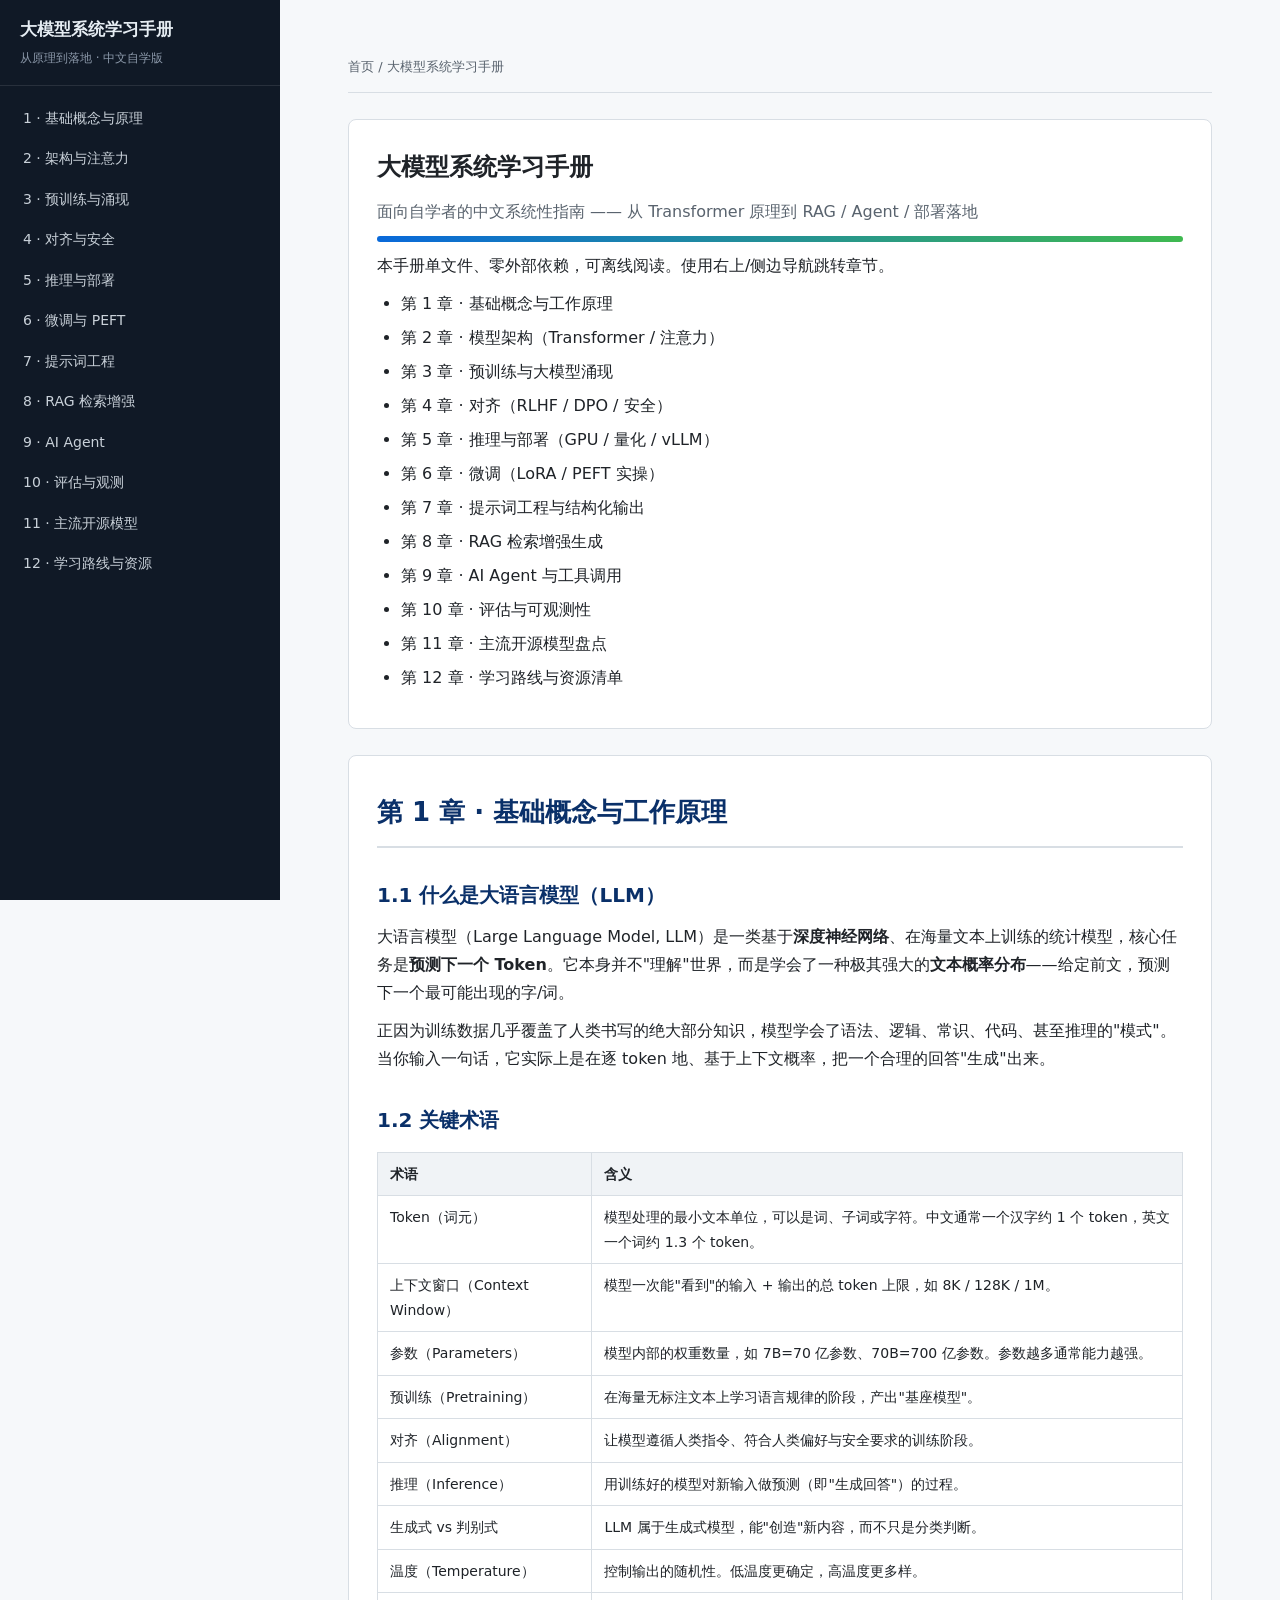
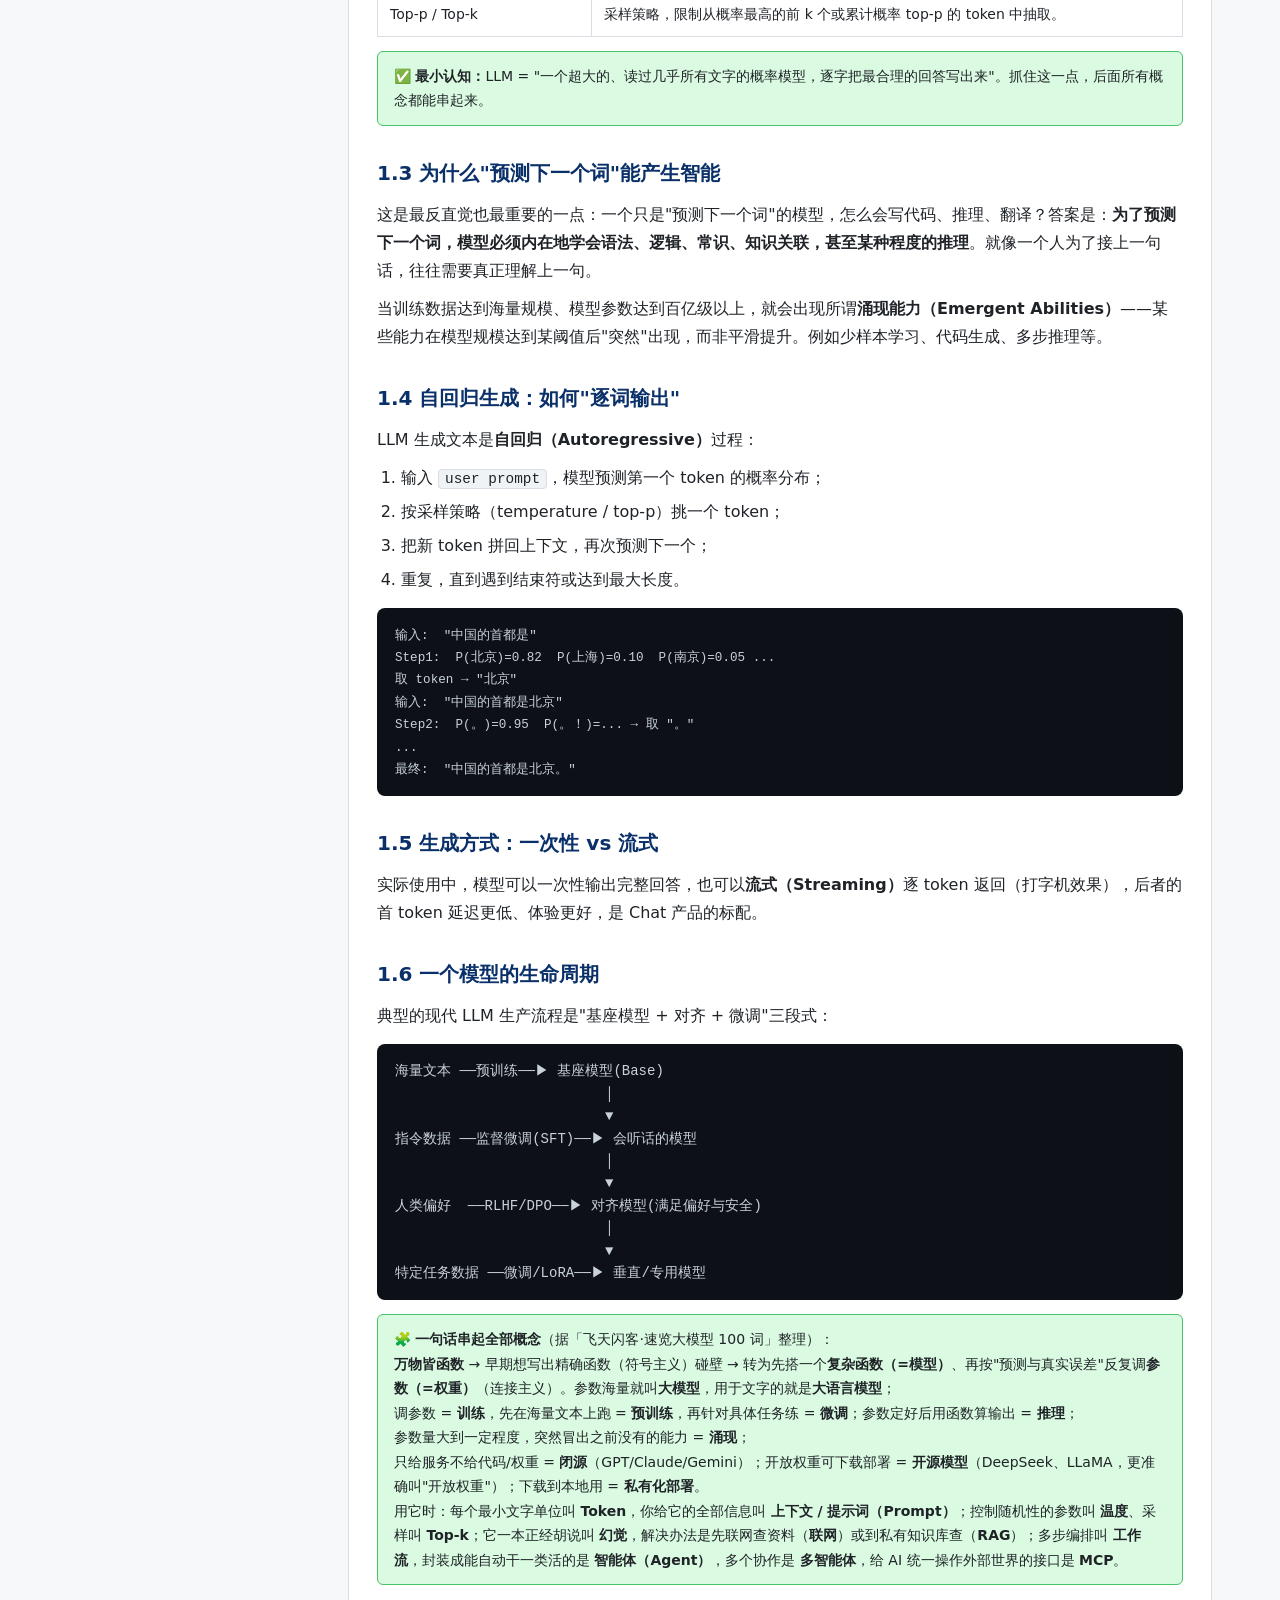
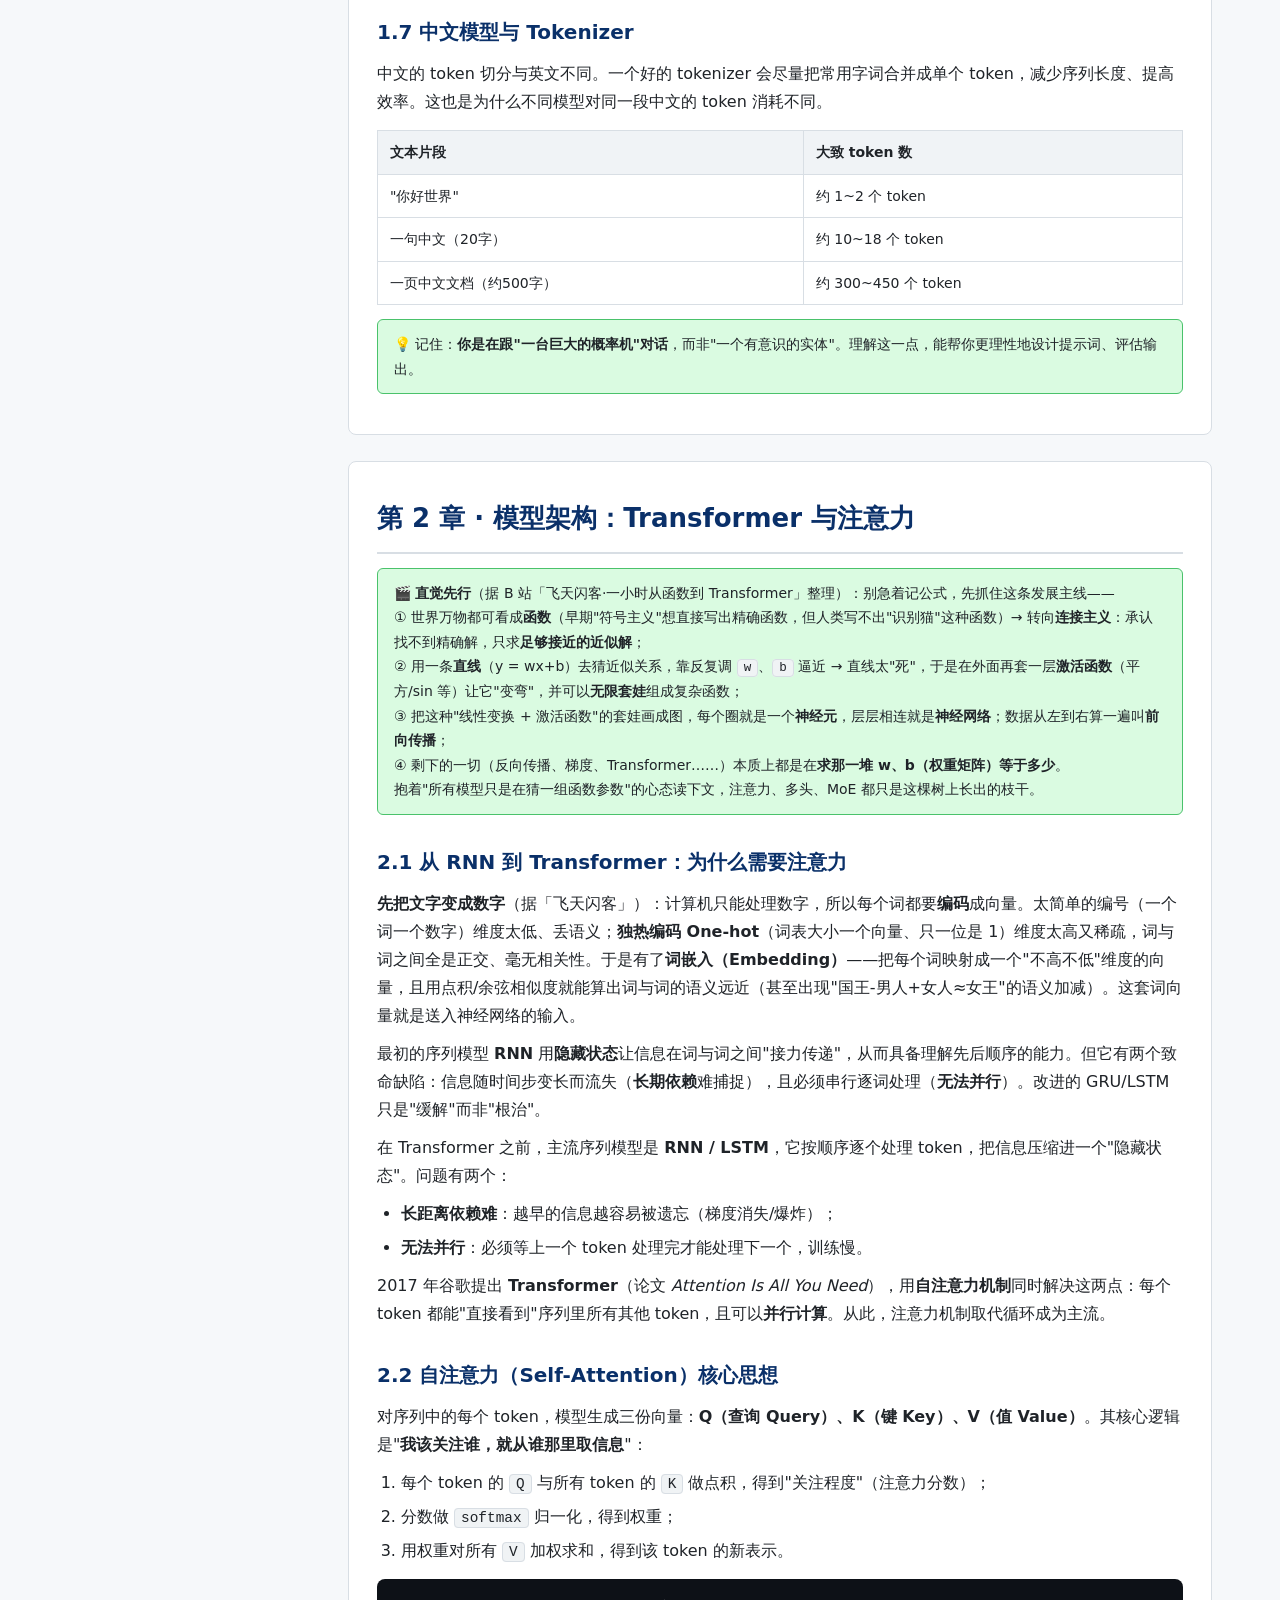
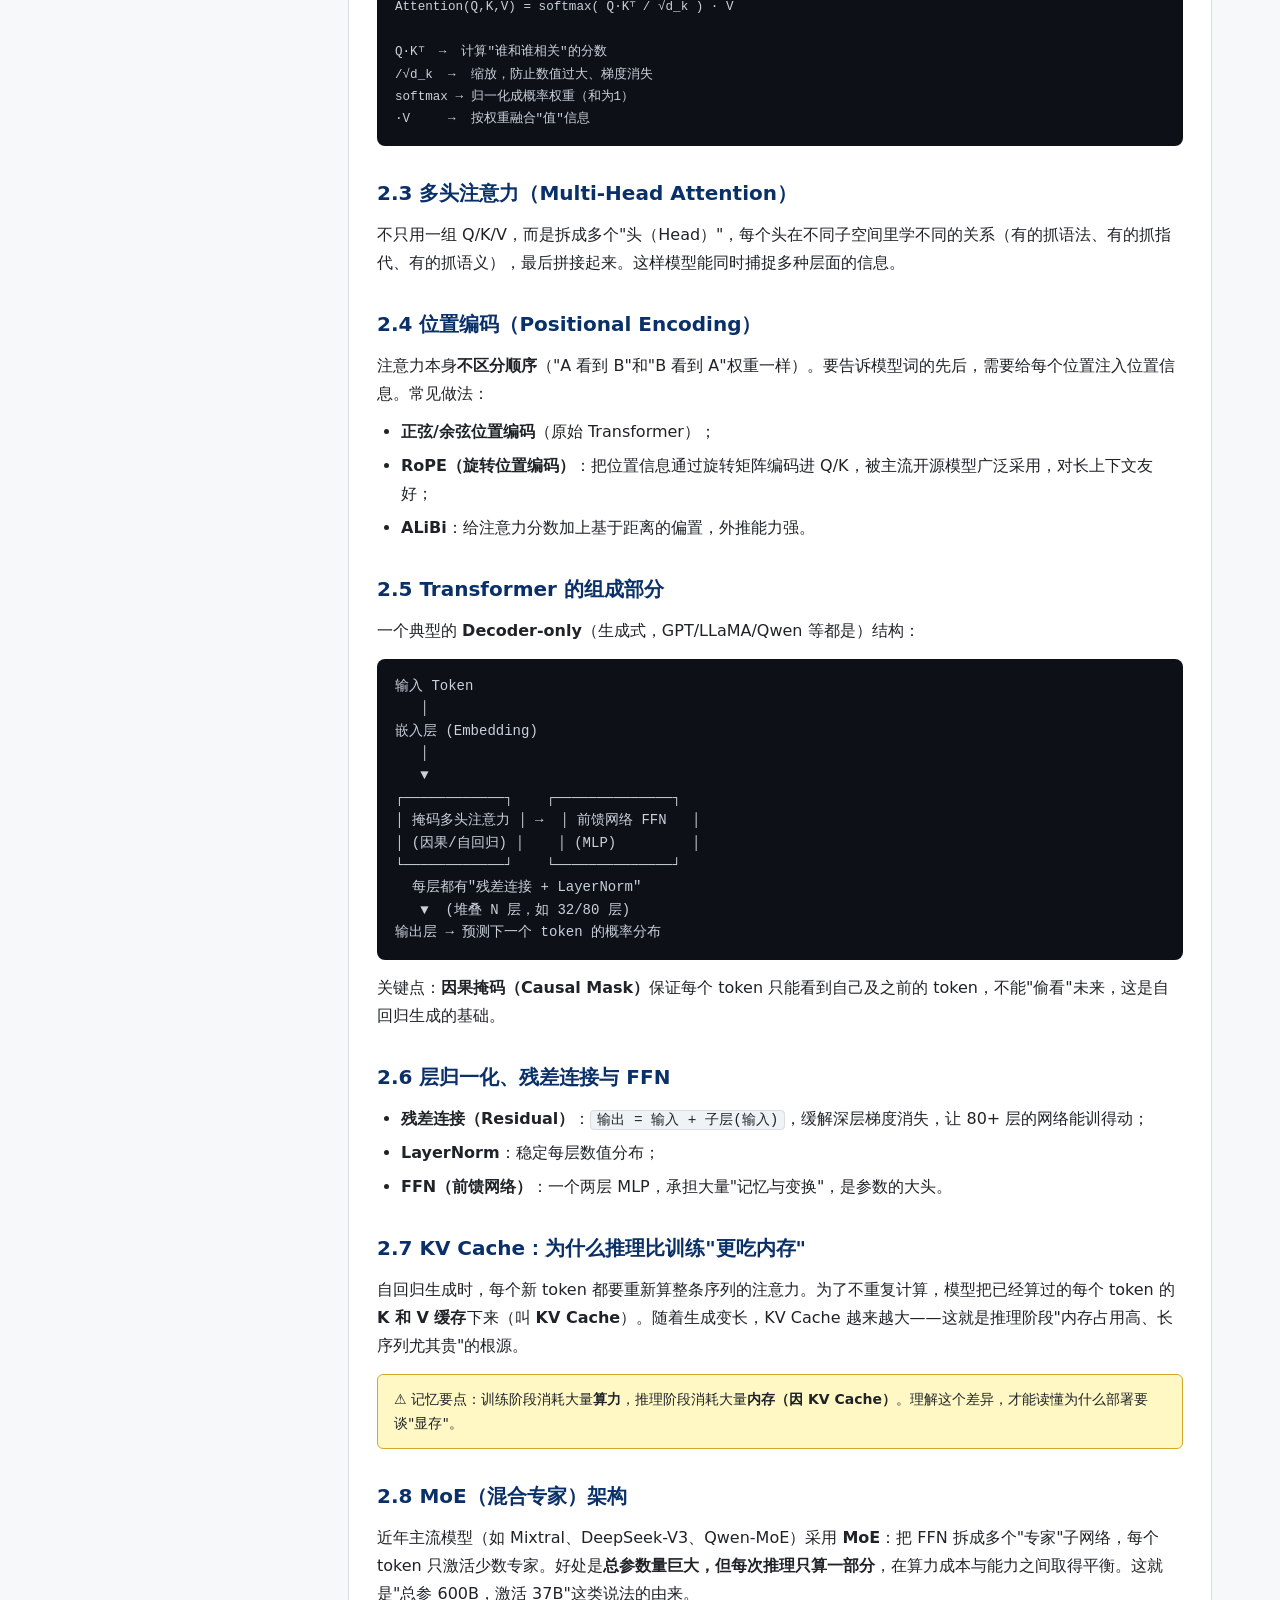
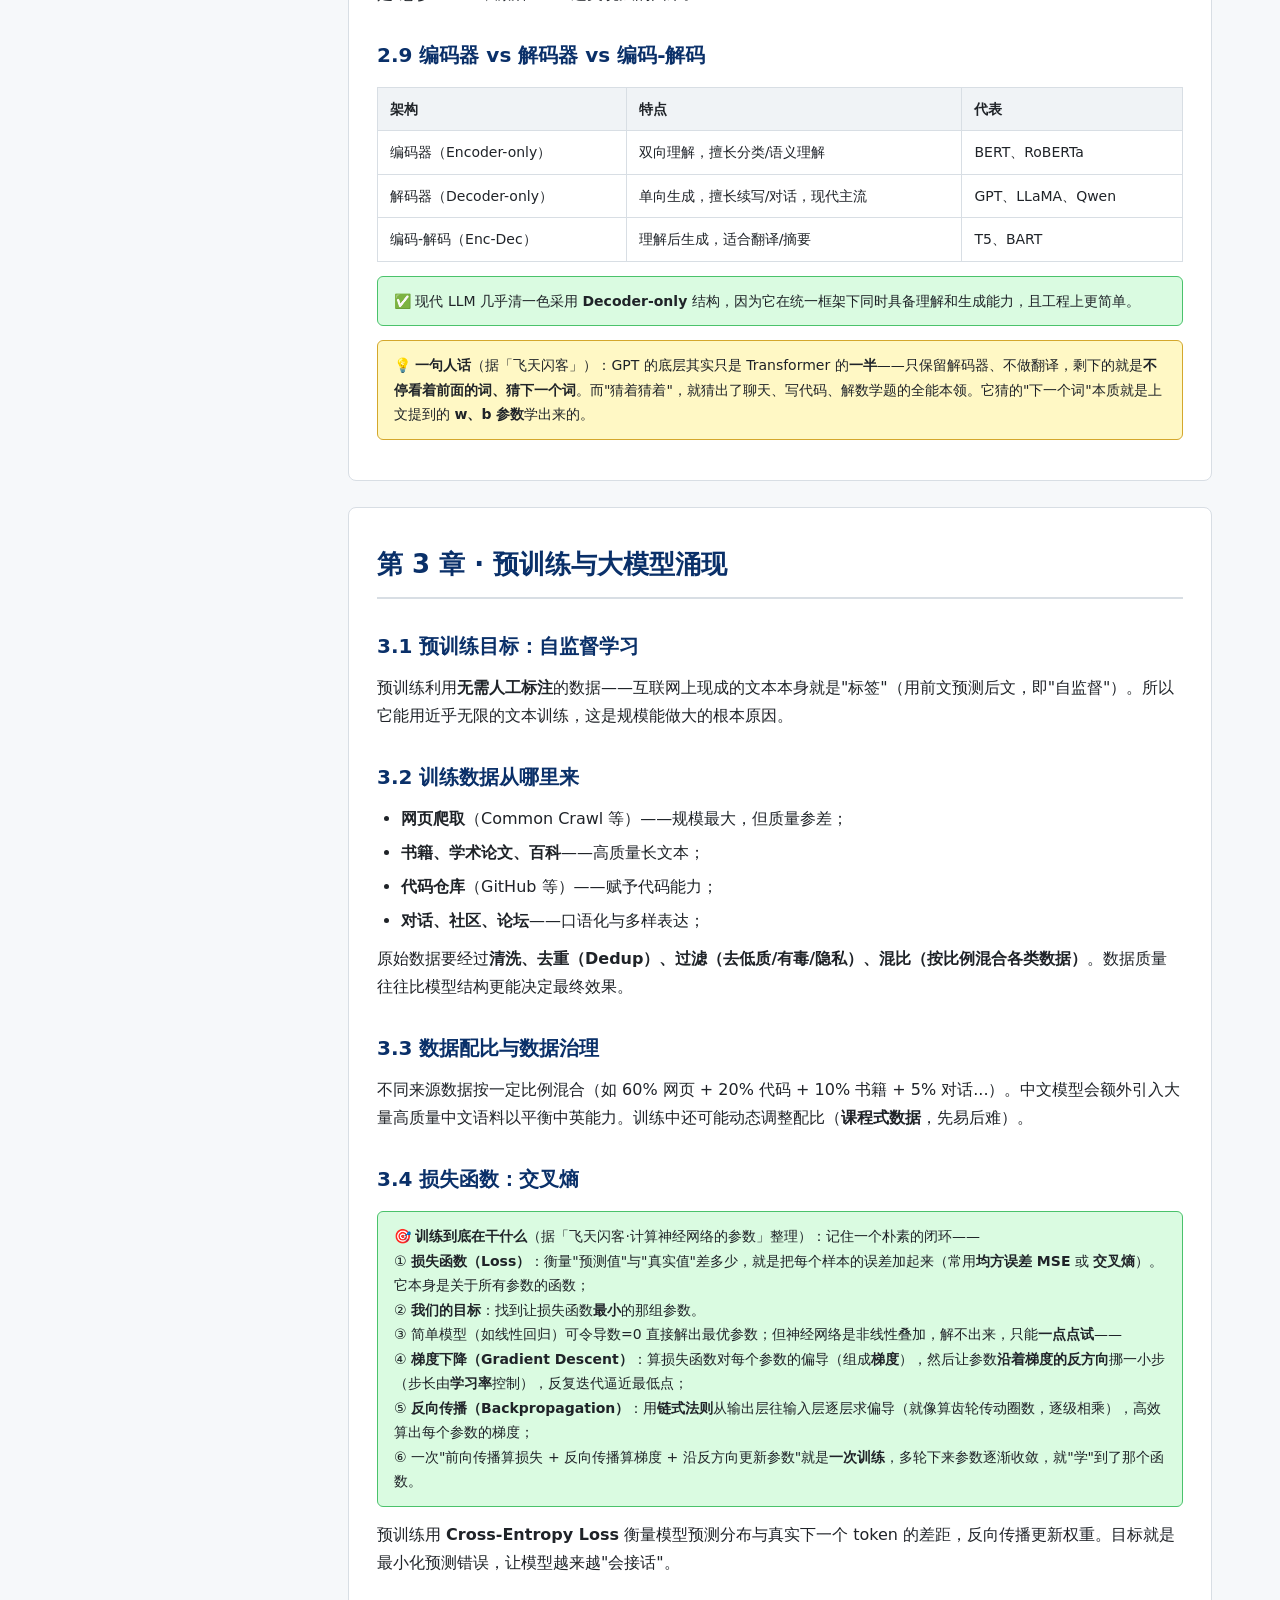
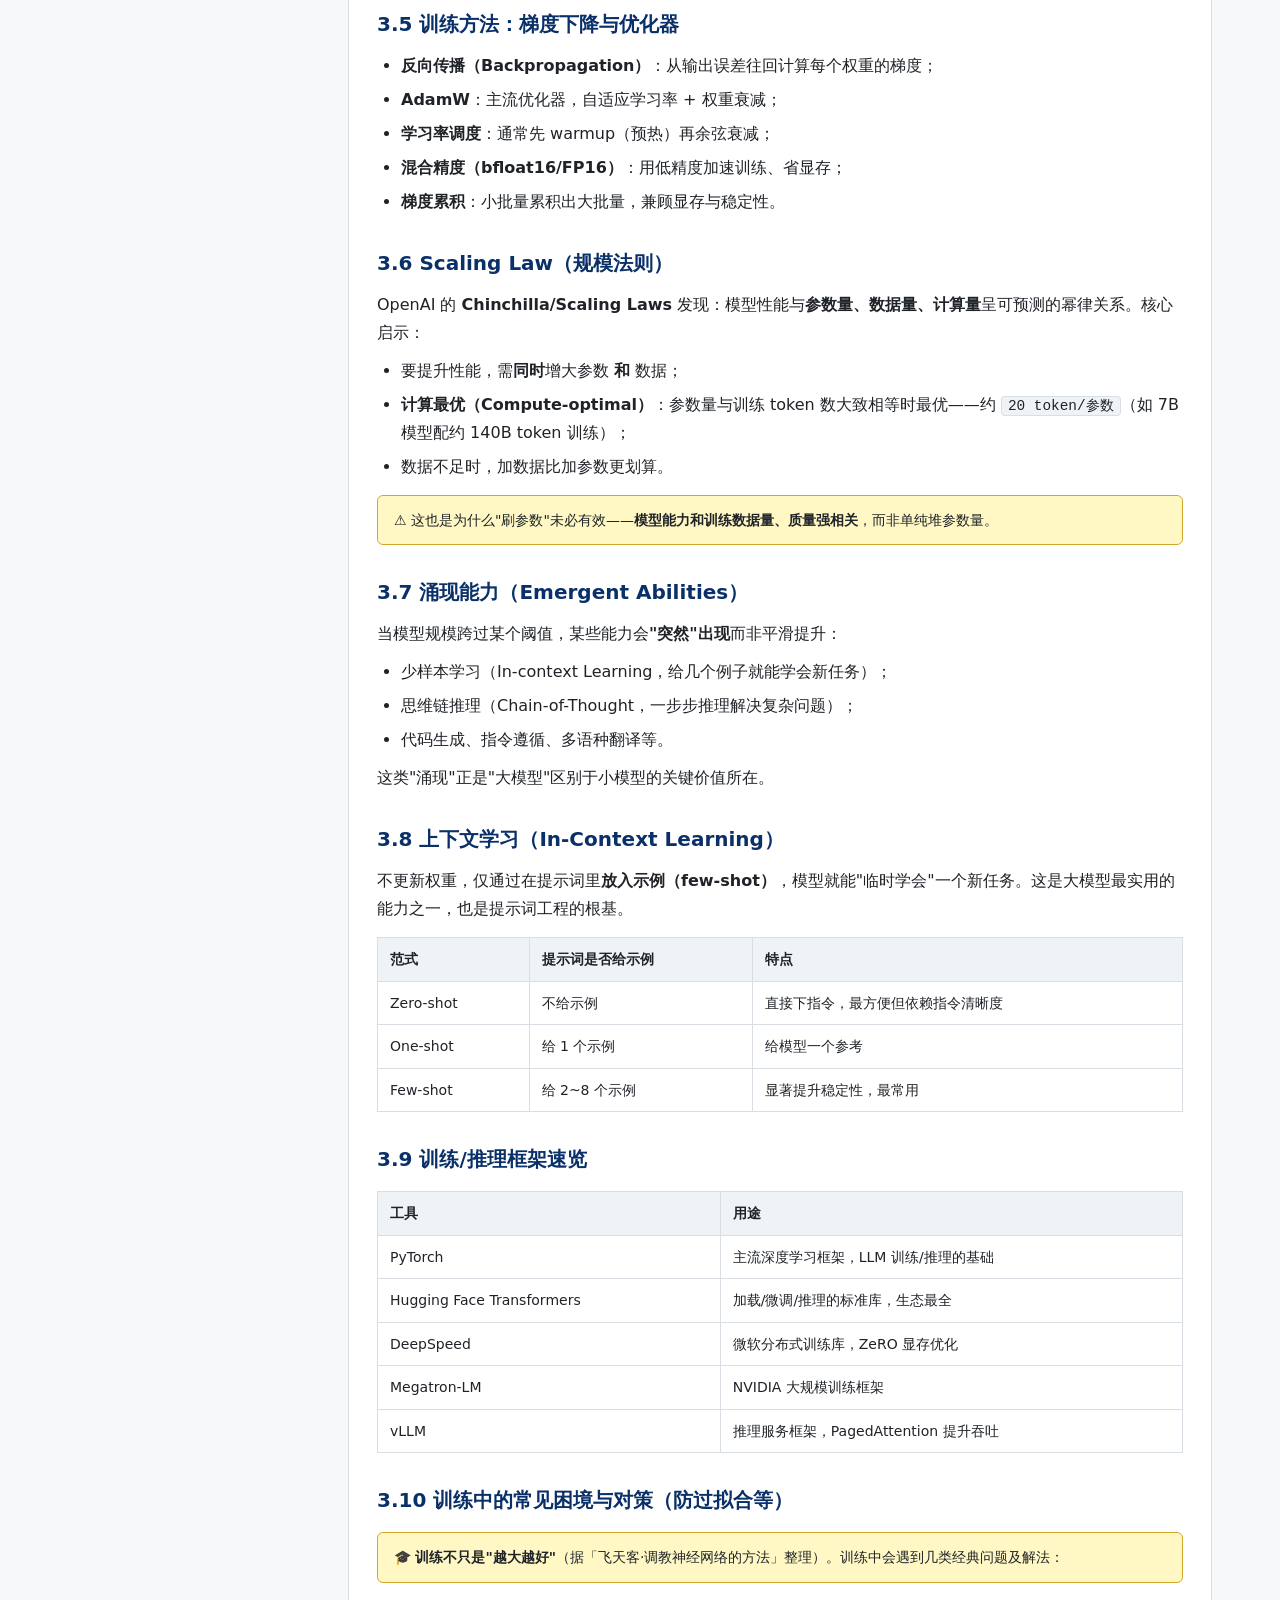
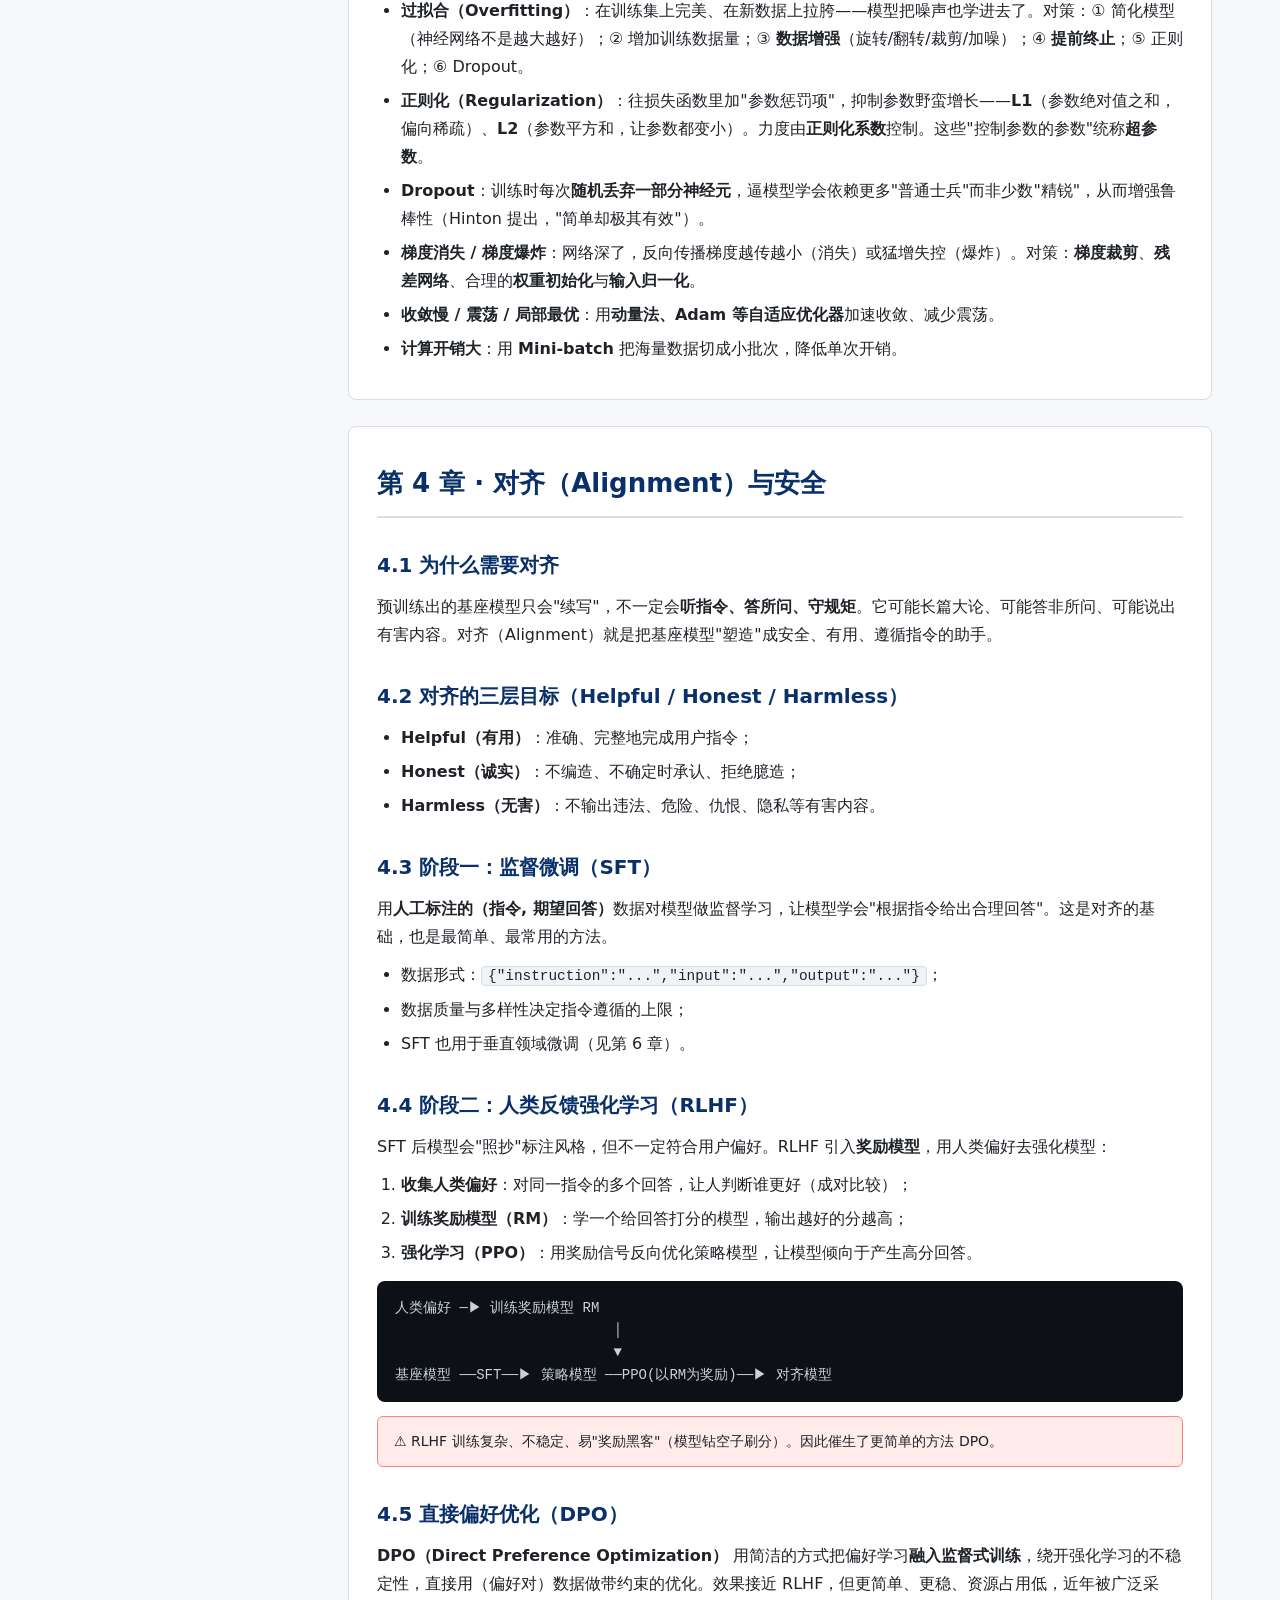
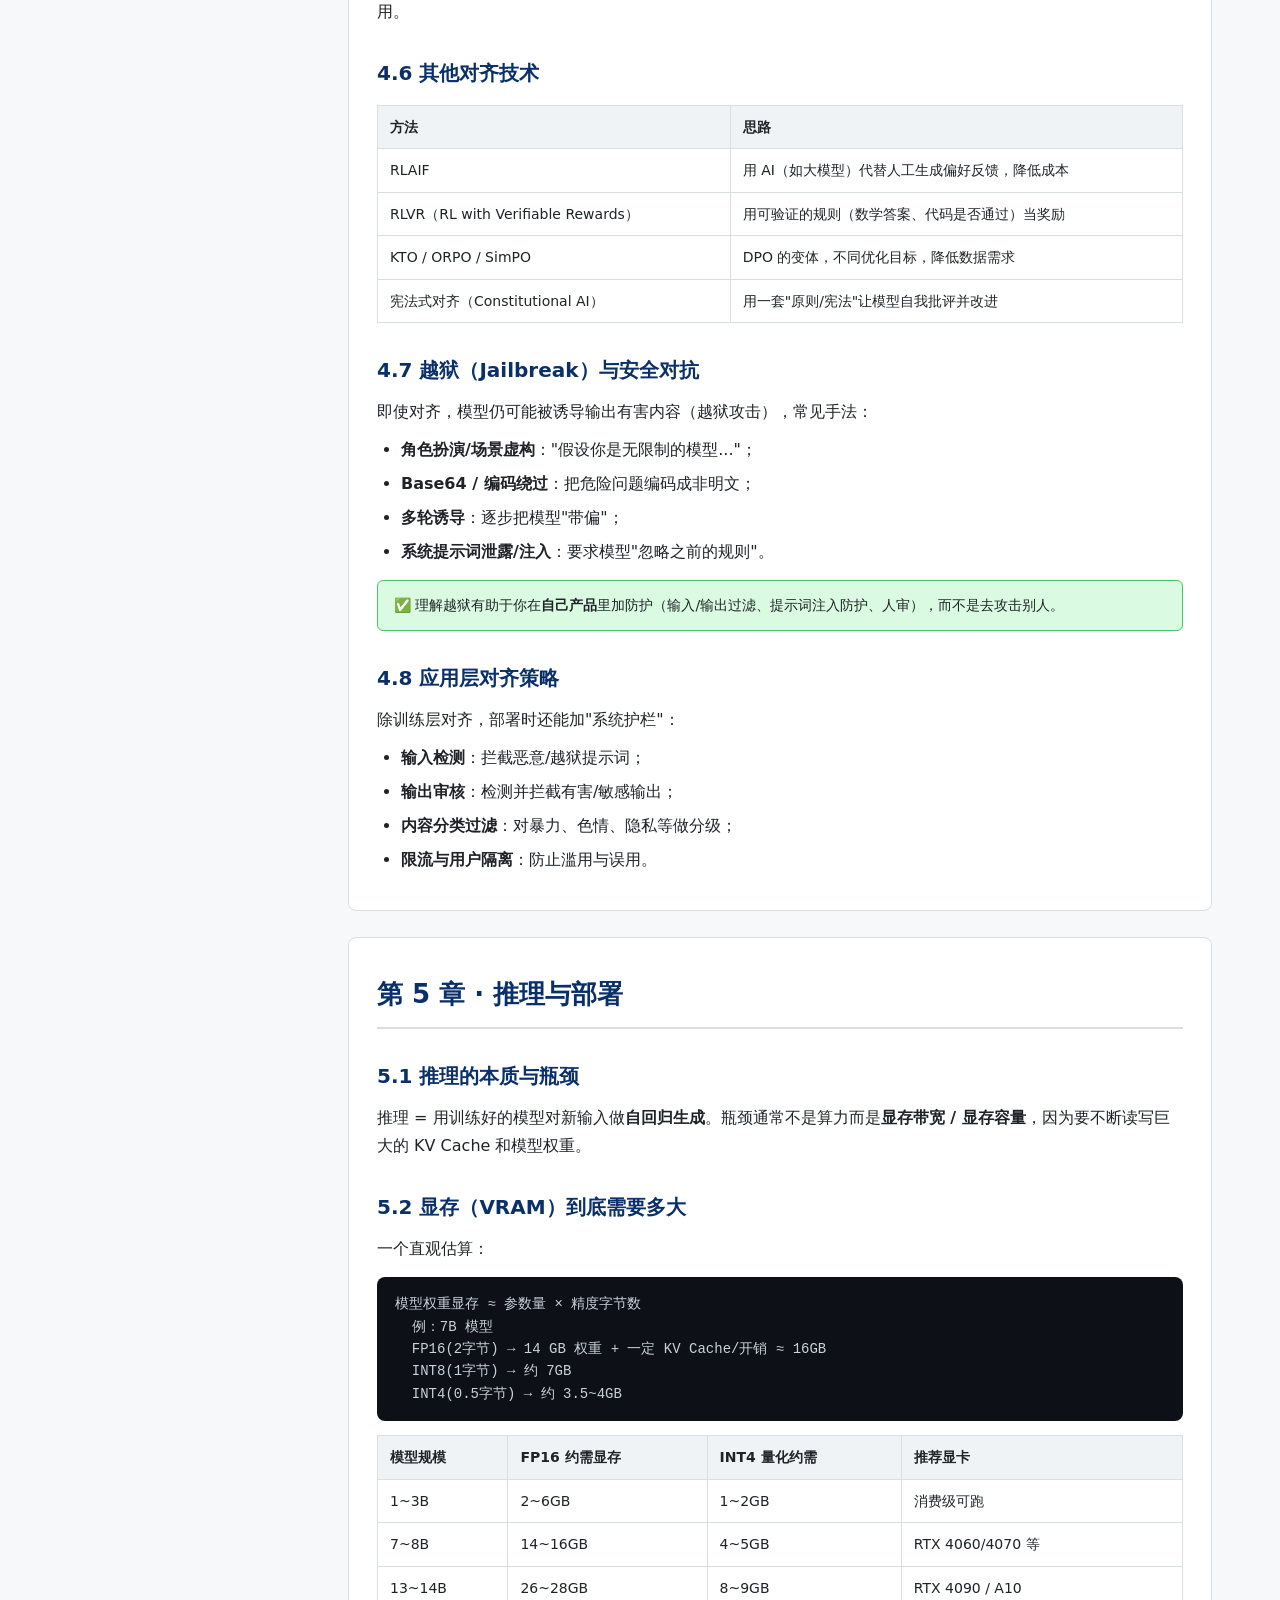
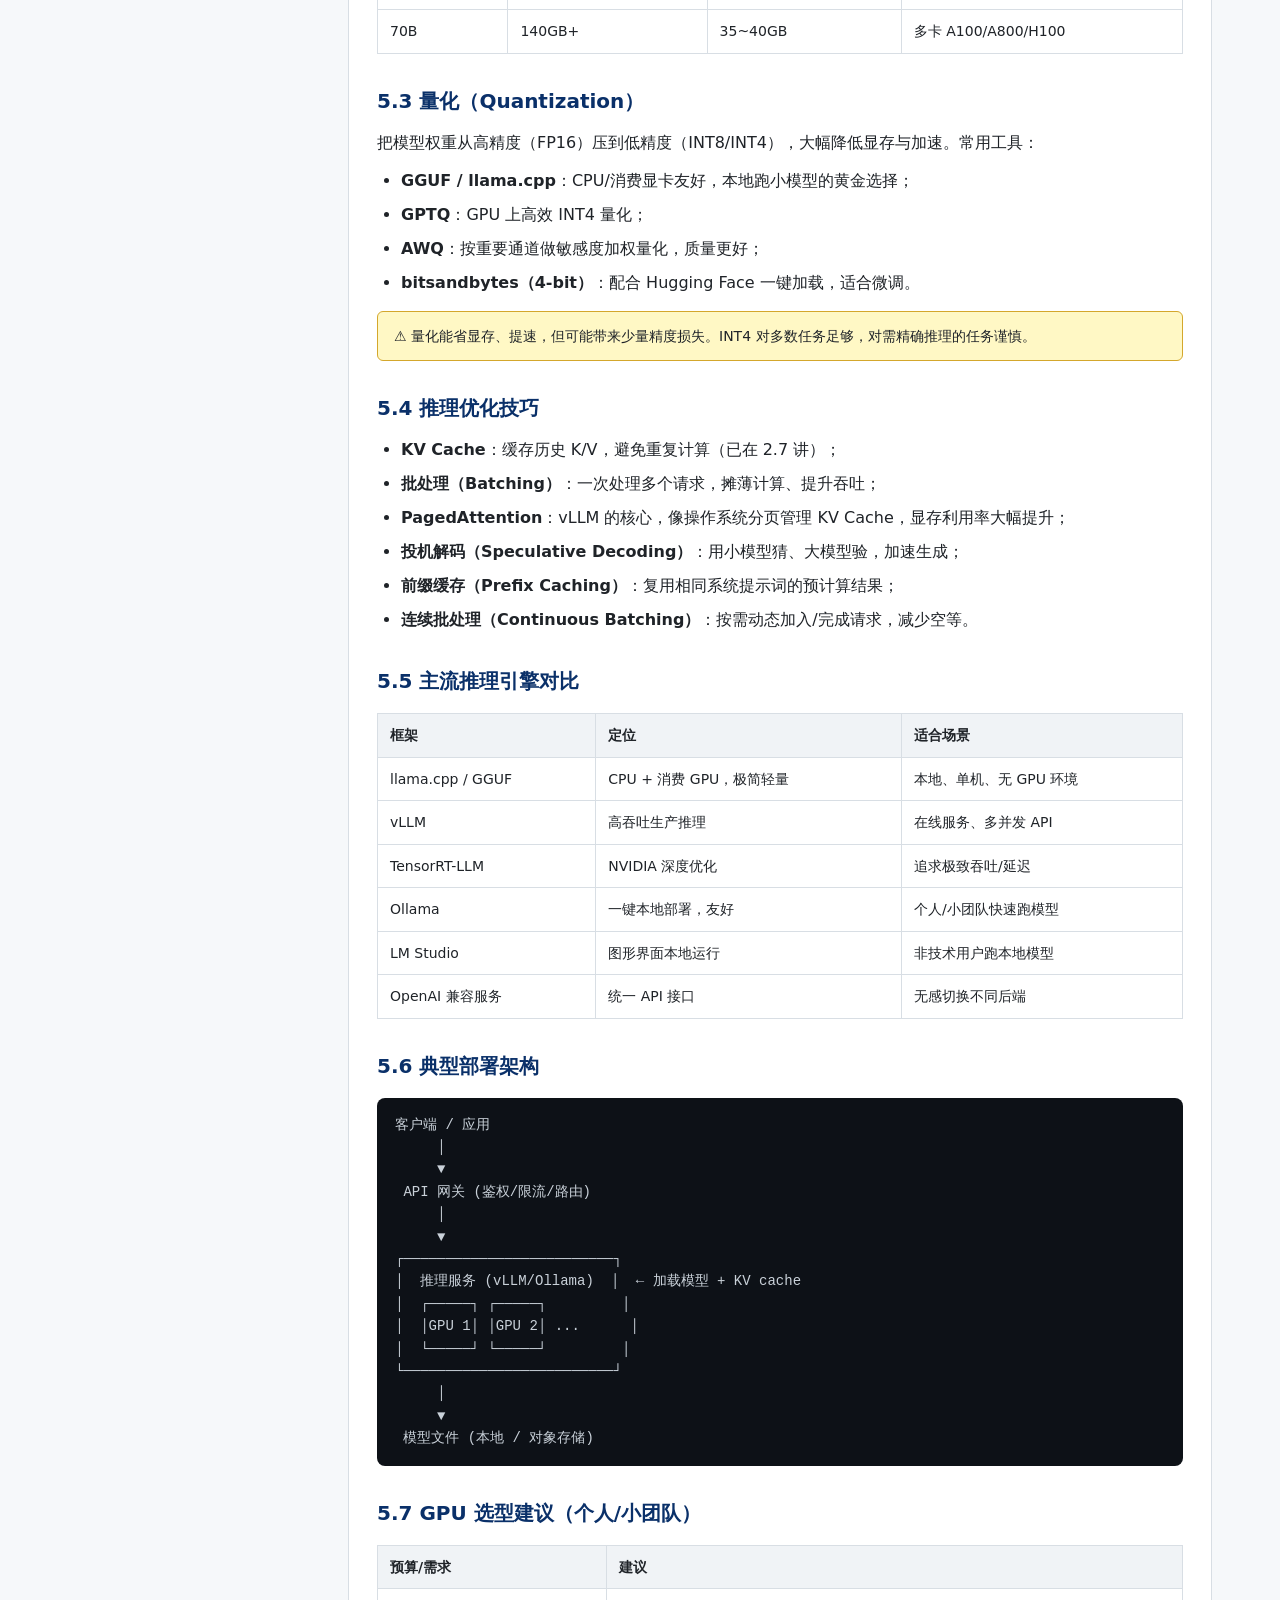
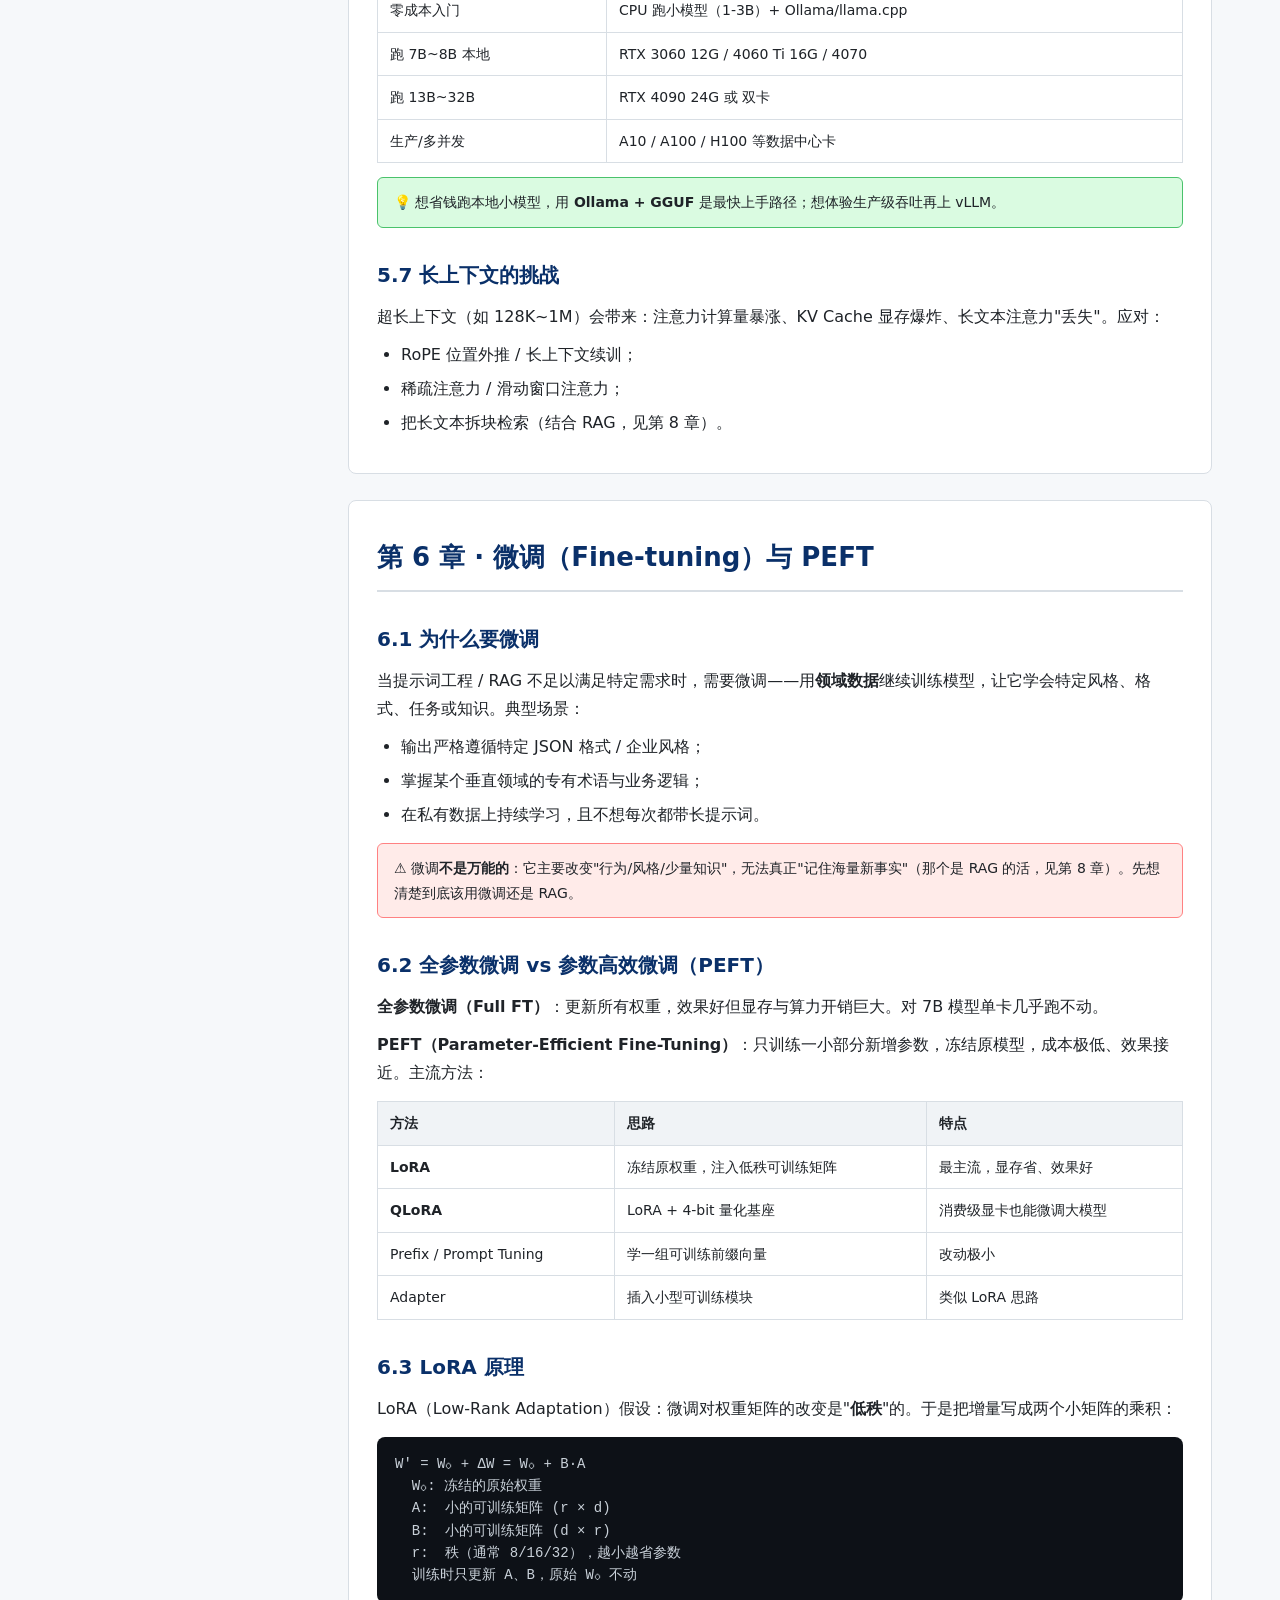
==== index.html @ dfbf9e56 "Add README (bilingual) and index.html for GitHub Pages" ====
<!DOCTYPE html>
<html lang="zh-CN">
<head>
<meta charset="UTF-8">
<meta name="viewport" content="width=device-width, initial-scale=1.0">
<title>大模型系统学习手册 · 从原理到落地</title>
<style>
  :root{
    --bg:#f6f8fa; --card:#ffffff; --ink:#1f2328; --muted:#59636e;
    --line:#d8dee4; --brand:#0969da; --brand2:#0550ae; --code-bg:#f0f3f5;
    --accent:#0a3069;
  }
  *{box-sizing:border-box}
  html{scroll-behavior:smooth}
  body{
    margin:0; font-family:"Microsoft YaHei","PingFang SC",system-ui,-apple-system,sans-serif;
    color:var(--ink); background:var(--bg,#f6f6fa); line-height:1.75; font-size:16px;
  }
  .layout{display:flex; min-height:100vh}
  /* 侧边栏 */
  .sidebar{
    width:280px; flex-shrink:0; background:#101926; color:#e6edf3;
    position:sticky; top:0; height:100vh; overflow-y:auto; padding:18px 0;
  }
  .sidebar .brand{padding:0 20px 16px; border-bottom:1px solid rgba(255,255,255,.1); margin-bottom:12px}
  .sidebar .brand h1{font-size:17px; margin:0; line-height:1.4}
  .sidebar .brand p{margin:6px 0 0; font-size:12px; color:#8b98a9}
  .sidebar nav a{
    display:block; color:#c9d1d9; text-decoration:none; padding:8px 20px; font-size:14px;
    border-left:3px solid transparent;
  }
  .sidebar nav a:hover{background:rgba(255,255,255,.06); color:#fff}
  .sidebar nav a.on{border-left-color:#3fb950; background:rgba(63,185,80,.1); color:#7ee787}
  .sidebar nav .lvl2{padding-left:36px; font-size:13px; color:#a9b8c9}
  .content{flex:1; min-width:0; max-width:960px; margin:0 auto; padding:40px 48px 80px}
  .topbar{position:sticky; top:0; background:rgba(246,248,250,.92); backdrop-filter:blur(6px); z-index:5;
    border-bottom:1px solid var(--line); padding:12px 0; margin-bottom:24px}
  .topbar .crumbs{font-size:13px; color:var(--muted)}
  .card{
    background:var(--card); border:1px solid var(--line); border-radius:8px;
    padding:26px 28px; margin:26px 0;
  }
  h2.sec{
    font-size:26px; margin:8px 0 4px; color:var(--accent,#0969da);
    border-bottom:2px solid var(--line); padding-bottom:10px; scroll-margin-top:70px;
  }
  h3.sub{font-size:20px; margin:30px 0 10px; color:var(--accent)}
  h4{font-size:17px; margin:22px 0 8px}
  p{margin:10px 0}
  ul,ol{margin:10px 0; padding-left:24px}
  li{margin:6px 0}
  code{background:var(--code-bg); border:1px solid var(--line); border-radius:4px; padding:1px 6px; font-size:.9em; font-family:Consolas,"Courier New",monospace}
  pre{
    background:#0d1117; color:#c9d1d9; border-radius:8px; padding:16px 18px; overflow-x:auto;
    font-size:14px; line-height:1.6; margin:14px 0; font-family:Consolas,"Courier New",monospace;
  }
  pre code{background:none; border:none; padding:0; color:inherit}
  table{width:100%; border-collapse:collapse; margin:14px 0; font-size:14px}
  th,td{border:1px solid var(--line); padding:9px 12px; text-align:left; vertical-align:top}
  th{background:#f0f3f6; font-weight:600}
  .tag{display:inline-block; font-size:12px; padding:1px 8px; border-radius:10px; margin-right:6px; vertical-align:middle}
  .tag-b{background:#ddf4ff; color:#0550ae}
  .tag-g{background:#dafbe1; color:#1a7f37}
  .tag-y{background:#fff8c5; color:#9a6700}
  .tag-r{background:#ffebe9; color:#cf222e}
  .note{
    background:#fff8c5; border:1px solid #d4a72c; border-radius:6px; padding:12px 16px; margin:14px 0; font-size:14px;
  }
  .tip{
    background:#dafbe1; border:1px solid #4ac26b; border-radius:6px; padding:12px 16px; margin:14px 0; font-size:14px;
  }
  .warn{
    background:#ffebe9; border:1px solid #ff8182; border-radius:6px; padding:12px 16px; margin:14px 0; font-size:14px;
  }
  .progress{
    height:6px; border-radius:3px; background:var(--line); overflow:hidden; margin:6px 0 2px;
  }
  .progress>span{display:block; height:100%; background:linear-gradient(90deg,#0969da,#3fb950)}
  .toc-note{font-size:13px; color:var(--muted); margin-top:6px}
  .kbd{display:inline-block; border:1px solid var(--line); border-bottom-width:2px; border-radius:4px; padding:0 6px; font-size:12px; background:#fff}
  footer{color:var(--muted); font-size:13px; text-align:center; padding:30px 0 40px}
  @media(max-width:820px){
    .layout{flex-direction:column}
    .sidebar{width:100%; height:auto; position:static}
    .content{padding:20px}
  }
</style>
</head>
<body>
<div class="layout">
  <!-- ============ 侧边栏 ============ -->
  <aside class="sidebar">
    <div class="brand">
      <h1>大模型系统学习手册</h1>
      <p>从原理到落地 · 中文自学版</p>
    </div>
    <nav id="nav"></nav>
  </aside>

  <!-- ============ 内容 ============ -->
  <main class="content">
    <div class="topbar">
      <span class="crumbs">首页 / 大模型系统学习手册</span>
    </div>

    <!-- 封面 -->
    <div class="card">
      <h2 style="border:none; margin:0 0 6px">大模型系统学习手册</h2>
      <p style="color:var(--muted)">面向自学者的中文系统性指南 —— 从 Transformer 原理到 RAG / Agent / 部署落地</p>
      <div class="progress"><span style="width:100%"></span></div>
      <p class="toc">本手册单文件、零外部依赖，可离线阅读。使用右上/侧边导航跳转章节。</p>
      <ul>
        <li>第 1 章 · 基础概念与工作原理</li>
        <li>第 2 章 · 模型架构（Transformer / 注意力）</li>
        <li>第 3 章 · 预训练与大模型涌现</li>
        <li>第 4 章 · 对齐（RLHF / DPO / 安全）</li>
        <li>第 5 章 · 推理与部署（GPU / 量化 / vLLM）</li>
        <li>第 6 章 · 微调（LoRA / PEFT 实操）</li>
        <li>第 7 章 · 提示词工程与结构化输出</li>
        <li>第 8 章 · RAG 检索增强生成</li>
        <li>第 9 章 · AI Agent 与工具调用</li>
        <li>第 10 章 · 评估与可观测性</li>
        <li>第 11 章 · 主流开源模型盘点</li>
        <li>第 12 章 · 学习路线与资源清单</li>
      </ul>
    </div>

    <!-- 各章节占位，将在后续填充 -->
    <section id="ch1">
  <div class="card">
    <h2 class="sec">第 1 章 · 基础概念与工作原理</h2>
    <h3 class="sub">1.1 什么是大语言模型（LLM）</h3>
    <p>大语言模型（Large Language Model, LLM）是一类基于<strong>深度神经网络</strong>、在海量文本上训练的统计模型，核心任务是<b>预测下一个 Token</b>。它本身并不"理解"世界，而是学会了一种极其强大的<b>文本概率分布</b>——给定前文，预测下一个最可能出现的字/词。</p>
    <p>正因为训练数据几乎覆盖了人类书写的绝大部分知识，模型学会了语法、逻辑、常识、代码、甚至推理的"模式"。当你输入一句话，它实际上是在逐 token 地、基于上下文概率，把一个合理的回答"生成"出来。</p>

    <h3 class="sub">1.2 关键术语</h3>
    <table>
      <tr><th>术语</th><th>含义</th></tr>
      <tr><td>Token（词元）</td><td>模型处理的最小文本单位，可以是词、子词或字符。中文通常一个汉字约 1 个 token，英文一个词约 1.3 个 token。</td></tr>
      <tr><td>上下文窗口（Context Window）</td><td>模型一次能"看到"的输入 + 输出的总 token 上限，如 8K / 128K / 1M。</td></tr>
      <tr><td>参数（Parameters）</td><td>模型内部的权重数量，如 7B=70 亿参数、70B=700 亿参数。参数越多通常能力越强。</td></tr>
      <tr><td>预训练（Pretraining）</td><td>在海量无标注文本上学习语言规律的阶段，产出"基座模型"。</td></tr>
      <tr><td>对齐（Alignment）</td><td>让模型遵循人类指令、符合人类偏好与安全要求的训练阶段。</td></tr>
      <tr><td>推理（Inference）</td><td>用训练好的模型对新输入做预测（即"生成回答"）的过程。</td></tr>
      <tr><td>生成式 vs 判别式</td><td>LLM 属于生成式模型，能"创造"新内容，而不只是分类判断。</td></tr>
      <tr><td>温度（Temperature）</td><td>控制输出的随机性。低温度更确定，高温度更多样。</td></tr>
      <tr><td>Top-p / Top-k</td><td>采样策略，限制从概率最高的前 k 个或累计概率 top-p 的 token 中抽取。</td></tr>
    </table>

    <div class="tip">✅ <b>最小认知：</b>LLM = "一个超大的、读过几乎所有文字的概率模型，逐字把最合理的回答写出来"。抓住这一点，后面所有概念都能串起来。</div>

    <h3 class="sub">1.3 为什么"预测下一个词"能产生智能</h3>
    <p>这是最反直觉也最重要的一点：一个只是"预测下一个词"的模型，怎么会写代码、推理、翻译？答案是：<b>为了预测下一个词，模型必须内在地学会语法、逻辑、常识、知识关联，甚至某种程度的推理</b>。就像一个人为了接上一句话，往往需要真正理解上一句。</p>
    <p>当训练数据达到海量规模、模型参数达到百亿级以上，就会出现所谓<b>涌现能力（Emergent Abilities）</b>——某些能力在模型规模达到某阈值后"突然"出现，而非平滑提升。例如少样本学习、代码生成、多步推理等。</p>

    <h3 class="sub">1.4 自回归生成：如何"逐词输出"</h3>
    <p>LLM 生成文本是<strong>自回归（Autoregressive）</strong>过程：</p>
    <ol>
      <li>输入 <code>user prompt</code>，模型预测第一个 token 的概率分布；</li>
      <li>按采样策略（temperature / top-p）挑一个 token；</li>
      <li>把新 token 拼回上下文，再次预测下一个；</li>
      <li>重复，直到遇到结束符或达到最大长度。</li>
    </ol>
    <pre><code>输入:  "中国的首都是"
Step1:  P(北京)=0.82  P(上海)=0.10  P(南京)=0.05 ...
取 token → "北京"
输入:  "中国的首都是北京"
Step2:  P(。)=0.95  P(。！)=... → 取 "。"
...
最终:  "中国的首都是北京。"</code></pre>

    <h3 class="sub">1.5 生成方式：一次性 vs 流式</h3>
    <p>实际使用中，模型可以一次性输出完整回答，也可以<strong>流式（Streaming）</strong>逐 token 返回（打字机效果），后者的首 token 延迟更低、体验更好，是 Chat 产品的标配。</p>

    <h3 class="sub">1.6 一个模型的生命周期</h3>
    <p>典型的现代 LLM 生产流程是"基座模型 + 对齐 + 微调"三段式：</p>
    <pre>海量文本 ──预训练──▶ 基座模型(Base)
                         │
                         ▼
指令数据 ──监督微调(SFT)──▶ 会听话的模型
                         │
                         ▼
人类偏好  ──RLHF/DPO──▶ 对齐模型(满足偏好与安全)
                         │
                         ▼
特定任务数据 ──微调/LoRA──▶ 垂直/专用模型</pre>

    <div class="tip">🧩 <b>一句话串起全部概念</b>（据「飞天闪客·速览大模型 100 词」整理）：<br>
      <b>万物皆函数</b> → 早期想写出精确函数（符号主义）碰壁 → 转为先搭一个<b>复杂函数（=模型）</b>、再按"预测与真实误差"反复调<b>参数（=权重）</b>（连接主义）。参数海量就叫<b>大模型</b>，用于文字的就是<b>大语言模型</b>；<br>
      调参数 = <b>训练</b>，先在海量文本上跑 = <b>预训练</b>，再针对具体任务练 = <b>微调</b>；参数定好后用函数算输出 = <b>推理</b>；<br>
      参数量大到一定程度，突然冒出之前没有的能力 = <b>涌现</b>；<br>
      只给服务不给代码/权重 = <b>闭源</b>（GPT/Claude/Gemini）；开放权重可下载部署 = <b>开源模型</b>（DeepSeek、LLaMA，更准确叫"开放权重"）；下载到本地用 = <b>私有化部署</b>。<br>
      用它时：每个最小文字单位叫 <b>Token</b>，你给它的全部信息叫 <b>上下文 / 提示词（Prompt）</b>；控制随机性的参数叫 <b>温度</b>、采样叫 <b>Top-k</b>；它一本正经胡说叫 <b>幻觉</b>，解决办法是先联网查资料（<b>联网</b>）或到私有知识库查（<b>RAG</b>）；多步编排叫 <b>工作流</b>，封装成能自动干一类活的是 <b>智能体（Agent）</b>，多个协作是 <b>多智能体</b>，给 AI 统一操作外部世界的接口是 <b>MCP</b>。</div>
    <h3 class="sub">1.7 中文模型与 Tokenizer</h3>
    <p>中文的 token 切分与英文不同。一个好的 tokenizer 会尽量把常用字词合并成单个 token，减少序列长度、提高效率。这也是为什么不同模型对同一段中文的 token 消耗不同。</p>
    <table>
      <tr><th>文本片段</th><th>大致 token 数</th></tr>
      <tr><td>"你好世界"</td><td>约 1~2 个 token</td></tr>
      <tr><td>一句中文（20字）</td><td>约 10~18 个 token</td></tr>
      <tr><td>一页中文文档（约500字）</td><td>约 300~450 个 token</td></tr>
    </table>

    <div class="tip">💡 记住：<b>你是在跟"一台巨大的概率机"对话</b>，而非"一个有意识的实体"。理解这一点，能帮你更理性地设计提示词、评估输出。</div>
  </div>
</section>
    <section id="ch2">
  <div class="card">
    <h2 class="sec">第 2 章 · 模型架构：Transformer 与注意力</h2>
    <div class="tip">🎬 <b>直觉先行</b>（据 B 站「飞天闪客·一小时从函数到 Transformer」整理）：别急着记公式，先抓住这条发展主线——<br>
      ① 世界万物都可看成<b>函数</b>（早期"符号主义"想直接写出精确函数，但人类写不出"识别猫"这种函数）→ 转向<b>连接主义</b>：承认找不到精确解，只求<b>足够接近的近似解</b>；<br>
      ② 用一条<b>直线</b>（y = wx+b）去猜近似关系，靠反复调 <code>w</code>、<code>b</code> 逼近 → 直线太"死"，于是在外面再套一层<b>激活函数</b>（平方/sin 等）让它"变弯"，并可以<b>无限套娃</b>组成复杂函数；<br>
      ③ 把这种"线性变换 + 激活函数"的套娃画成图，每个圈就是一个<b>神经元</b>，层层相连就是<b>神经网络</b>；数据从左到右算一遍叫<b>前向传播</b>；<br>
      ④ 剩下的一切（反向传播、梯度、Transformer……）本质上都是在<b>求那一堆 w、b（权重矩阵）等于多少</b>。<br>
      抱着"所有模型只是在猜一组函数参数"的心态读下文，注意力、多头、MoE 都只是这棵树上长出的枝干。</div>
    <h3 class="sub">2.1 从 RNN 到 Transformer：为什么需要注意力</h3>
    <p><b>先把文字变成数字</b>（据「飞天闪客」）：计算机只能处理数字，所以每个词都要<b>编码</b>成向量。太简单的编号（一个词一个数字）维度太低、丢语义；<b>独热编码 One-hot</b>（词表大小一个向量、只一位是 1）维度太高又稀疏，词与词之间全是正交、毫无相关性。于是有了<b>词嵌入（Embedding）</b>——把每个词映射成一个"不高不低"维度的向量，且用点积/余弦相似度就能算出词与词的语义远近（甚至出现"国王-男人+女人≈女王"的语义加减）。这套词向量就是送入神经网络的输入。</p>
    <p>最初的序列模型 <b>RNN</b> 用<b>隐藏状态</b>让信息在词与词之间"接力传递"，从而具备理解先后顺序的能力。但它有两个致命缺陷：信息随时间步变长而流失（<b>长期依赖</b>难捕捉），且必须串行逐词处理（<b>无法并行</b>）。改进的 GRU/LSTM 只是"缓解"而非"根治"。</p>
    <p>在 Transformer 之前，主流序列模型是 <b>RNN / LSTM</b>，它按顺序逐个处理 token，把信息压缩进一个"隐藏状态"。问题有两个：</p>
    <ul>
      <li><b>长距离依赖难</b>：越早的信息越容易被遗忘（梯度消失/爆炸）；</li>
      <li><b>无法并行</b>：必须等上一个 token 处理完才能处理下一个，训练慢。</li>
    </ul>
    <p>2017 年谷歌提出 <strong>Transformer</strong>（论文 <em>Attention Is All You Need</em>），用<b>自注意力机制</b>同时解决这两点：每个 token 都能"直接看到"序列里所有其他 token，且可以<b>并行计算</b>。从此，注意力机制取代循环成为主流。</p>

    <h3 class="sub">2.2 自注意力（Self-Attention）核心思想</h3>
    <p>对序列中的每个 token，模型生成三份向量：<strong>Q（查询 Query）、K（键 Key）、V（值 Value）</strong>。其核心逻辑是"<b>我该关注谁，就从谁那里取信息</b>"：</p>
    <ol>
      <li>每个 token 的 <code>Q</code> 与所有 token 的 <code>K</code> 做点积，得到"关注程度"（注意力分数）；</li>
      <li>分数做 <code>softmax</code> 归一化，得到权重；</li>
      <li>用权重对所有 <code>V</code> 加权求和，得到该 token 的新表示。</li>
    </ol>
    <pre><code>Attention(Q,K,V) = softmax( Q·Kᵀ / √d_k ) · V

Q·Kᵀ  →  计算"谁和谁相关"的分数
/√d_k  →  缩放，防止数值过大、梯度消失
softmax → 归一化成概率权重（和为1）
·V     →  按权重融合"值"信息</code></pre>

    <h3 class="sub">2.3 多头注意力（Multi-Head Attention）</h3>
    <p>不只用一组 Q/K/V，而是拆成多个"头（Head）"，每个头在不同子空间里学不同的关系（有的抓语法、有的抓指代、有的抓语义），最后拼接起来。这样模型能同时捕捉多种层面的信息。</p>

    <h3 class="sub">2.4 位置编码（Positional Encoding）</h3>
    <p>注意力本身<b>不区分顺序</b>（"A 看到 B"和"B 看到 A"权重一样）。要告诉模型词的先后，需要给每个位置注入位置信息。常见做法：</p>
    <ul>
      <li><b>正弦/余弦位置编码</b>（原始 Transformer）；</li>
      <li><b>RoPE（旋转位置编码）</b>：把位置信息通过旋转矩阵编码进 Q/K，被主流开源模型广泛采用，对长上下文友好；</li>
      <li><b>ALiBi</b>：给注意力分数加上基于距离的偏置，外推能力强。</li>
    </ul>

    <h3 class="sub">2.5 Transformer 的组成部分</h3>
    <p>一个典型的 <b>Decoder-only</b>（生成式，GPT/LLaMA/Qwen 等都是）结构：</p>
    <pre>输入 Token
   │
嵌入层 (Embedding)
   │
   ▼
┌────────────┐    ┌──────────────┐
│ 掩码多头注意力 │ →  │ 前馈网络 FFN   │
│ (因果/自回归) │    │ (MLP)         │
└────────────┘    └──────────────┘
  每层都有"残差连接 + LayerNorm"
   ▼  (堆叠 N 层，如 32/80 层)
输出层 → 预测下一个 token 的概率分布</pre>
    <p>关键点：<b>因果掩码（Causal Mask）</b>保证每个 token 只能看到自己及之前的 token，不能"偷看"未来，这是自回归生成的基础。</p>

    <h3 class="sub">2.6 层归一化、残差连接与 FFN</h3>
    <ul>
      <li><b>残差连接（Residual）</b>：<code>输出 = 输入 + 子层(输入)</code>，缓解深层梯度消失，让 80+ 层的网络能训得动；</li>
      <li><b>LayerNorm</b>：稳定每层数值分布；</li>
      <li><b>FFN（前馈网络）</b>：一个两层 MLP，承担大量"记忆与变换"，是参数的大头。</li>
    </ul>

    <h3 class="sub">2.7 KV Cache：为什么推理比训练"更吃内存"</h3>
    <p>自回归生成时，每个新 token 都要重新算整条序列的注意力。为了不重复计算，模型把已经算过的每个 token 的 <b>K 和 V 缓存</b>下来（叫 <b>KV Cache</b>）。随着生成变长，KV Cache 越来越大——这就是推理阶段"内存占用高、长序列尤其贵"的根源。</p>
    <div class="note">⚠️ 记忆要点：训练阶段消耗大量<strong>算力</strong>，推理阶段消耗大量<strong>内存（因 KV Cache）</strong>。理解这个差异，才能读懂为什么部署要谈"显存"。</div>

    <h3 class="sub">2.8 MoE（混合专家）架构</h3>
    <p>近年主流模型（如 Mixtral、DeepSeek-V3、Qwen-MoE）采用 <b>MoE</b>：把 FFN 拆成多个"专家"子网络，每个 token 只激活少数专家。好处是<b>总参数量巨大，但每次推理只算一部分</b>，在算力成本与能力之间取得平衡。这就是"总参 600B，激活 37B"这类说法的由来。</p>

    <h3 class="sub">2.9 编码器 vs 解码器 vs 编码-解码</h3>
    <table>
      <tr><th>架构</th><th>特点</th><th>代表</th></tr>
      <tr><td>编码器（Encoder-only）</td><td>双向理解，擅长分类/语义理解</td><td>BERT、RoBERTa</td></tr>
      <tr><td>解码器（Decoder-only）</td><td>单向生成，擅长续写/对话，现代主流</td><td>GPT、LLaMA、Qwen</td></tr>
      <tr><td>编码-解码（Enc-Dec）</td><td>理解后生成，适合翻译/摘要</td><td>T5、BART</td></tr>
    </table>
    <div class="tip">✅ 现代 LLM 几乎清一色采用 <b>Decoder-only</b> 结构，因为它在统一框架下同时具备理解和生成能力，且工程上更简单。</div>
    <div class="note">💡 <b>一句人话</b>（据「飞天闪客」）：GPT 的底层其实只是 Transformer 的<b>一半</b>——只保留解码器、不做翻译，剩下的就是<b>不停看着前面的词、猜下一个词</b>。而"猜着猜着"，就猜出了聊天、写代码、解数学题的全能本领。它猜的"下一个词"本质就是上文提到的 <b>w、b 参数</b>学出来的。</div>
  </div>
</section>
    <section id="ch3">
  <div class="card">
    <h2 class="sec">第 3 章 · 预训练与大模型涌现</h2>
    <h3 class="sub">3.1 预训练目标：自监督学习</h3>
    <p>预训练利用<b>无需人工标注</b>的数据——互联网上现成的文本本身就是"标签"（用前文预测后文，即"自监督"）。所以它能用近乎无限的文本训练，这是规模能做大的根本原因。</p>

    <h3 class="sub">3.2 训练数据从哪里来</h3>
    <ul>
      <li><strong>网页爬取</strong>（Common Crawl 等）——规模最大，但质量参差；</li>
      <li><strong>书籍、学术论文、百科</strong>——高质量长文本；</li>
      <li><strong>代码仓库</strong>（GitHub 等）——赋予代码能力；</li>
      <li><strong>对话、社区、论坛</strong>——口语化与多样表达；</li>
    </ul>
    <p>原始数据要经过<b>清洗、去重（Dedup）、过滤（去低质/有毒/隐私）、混比（按比例混合各类数据）</b>。数据质量往往比模型结构更能决定最终效果。</p>

    <h3 class="sub">3.3 数据配比与数据治理</h3>
    <p>不同来源数据按一定比例混合（如 60% 网页 + 20% 代码 + 10% 书籍 + 5% 对话...）。中文模型会额外引入大量高质量中文语料以平衡中英能力。训练中还可能动态调整配比（<b>课程式数据</b>，先易后难）。</p>

    <h3 class="sub">3.4 损失函数：交叉熵</h3>
    <div class="tip">🎯 <b>训练到底在干什么</b>（据「飞天闪客·计算神经网络的参数」整理）：记住一个朴素的闭环——<br>
      ① <b>损失函数（Loss）</b>：衡量"预测值"与"真实值"差多少，就是把每个样本的误差加起来（常用<b>均方误差 MSE</b> 或 <b>交叉熵</b>）。它本身是关于所有参数的函数；<br>
      ② <b>我们的目标</b>：找到让损失函数<b>最小</b>的那组参数。<br>
      ③ 简单模型（如线性回归）可令导数=0 直接解出最优参数；但神经网络是非线性叠加，解不出来，只能<b>一点点试</b>——<br>
      ④ <b>梯度下降（Gradient Descent）</b>：算损失函数对每个参数的偏导（组成<b>梯度</b>），然后让参数<b>沿着梯度的反方向</b>挪一小步（步长由<b>学习率</b>控制），反复迭代逼近最低点；<br>
      ⑤ <b>反向传播（Backpropagation）</b>：用<b>链式法则</b>从输出层往输入层逐层求偏导（就像算齿轮传动圈数，逐级相乘），高效算出每个参数的梯度；<br>
      ⑥ 一次"前向传播算损失 + 反向传播算梯度 + 沿反方向更新参数"就是<b>一次训练</b>，多轮下来参数逐渐收敛，就"学"到了那个函数。</div>
    <p>预训练用 <b>Cross-Entropy Loss</b> 衡量模型预测分布与真实下一个 token 的差距，反向传播更新权重。目标就是最小化预测错误，让模型越来越"会接话"。</p>

    <h3 class="sub">3.5 训练方法：梯度下降与优化器</h3>
    <ul>
      <li><b>反向传播（Backpropagation）</b>：从输出误差往回计算每个权重的梯度；</li>
      <li><b>AdamW</b>：主流优化器，自适应学习率 + 权重衰减；</li>
      <li><b>学习率调度</b>：通常先 warmup（预热）再余弦衰减；</li>
      <li><b>混合精度（bfloat16/FP16）</b>：用低精度加速训练、省显存；</li>
      <li><b>梯度累积</b>：小批量累积出大批量，兼顾显存与稳定性。</li>
    </ul>

    <h3 class="sub">3.6 Scaling Law（规模法则）</h3>
    <p>OpenAI 的 <b>Chinchilla/Scaling Laws</b> 发现：模型性能与<b>参数量、数据量、计算量</b>呈可预测的幂律关系。核心启示：</p>
    <ul>
      <li>要提升性能，需<b>同时</b>增大参数 <b>和</b> 数据；</li>
      <li><b>计算最优（Compute-optimal）</b>：参数量与训练 token 数大致相等时最优——约 <code>20 token/参数</code>（如 7B 模型配约 140B token 训练）；</li>
      <li>数据不足时，加数据比加参数更划算。</li>
    </ul>
    <div class="note">⚠️ 这也是为什么"刷参数"未必有效——<b>模型能力和训练数据量、质量强相关</b>，而非单纯堆参数量。</div>

    <h3 class="sub">3.7 涌现能力（Emergent Abilities）</h3>
    <p>当模型规模跨过某个阈值，某些能力会<b>"突然"出现</b>而非平滑提升：</p>
    <ul>
      <li>少样本学习（In-context Learning，给几个例子就能学会新任务）；</li>
      <li>思维链推理（Chain-of-Thought，一步步推理解决复杂问题）；</li>
      <li>代码生成、指令遵循、多语种翻译等。</li>
    </ul>
    <p>这类"涌现"正是"大模型"区别于小模型的关键价值所在。</p>

    <h3 class="sub">3.8 上下文学习（In-Context Learning）</h3>
    <p>不更新权重，仅通过在提示词里<b>放入示例（few-shot）</b>，模型就能"临时学会"一个新任务。这是大模型最实用的能力之一，也是提示词工程的根基。</p>
    <table>
      <tr><th>范式</th><th>提示词是否给示例</th><th>特点</th></tr>
      <tr><td>Zero-shot</td><td>不给示例</td><td>直接下指令，最方便但依赖指令清晰度</td></tr>
      <tr><td>One-shot</td><td>给 1 个示例</td><td>给模型一个参考</td></tr>
      <tr><td>Few-shot</td><td>给 2~8 个示例</td><td>显著提升稳定性，最常用</td></tr>
    </table>

    <h3 class="sub">3.9 训练/推理框架速览</h3>
    <table>
      <tr><th>工具</th><th>用途</th></tr>
      <tr><td>PyTorch</td><td>主流深度学习框架，LLM 训练/推理的基础</td></tr>
      <tr><td>Hugging Face Transformers</td><td>加载/微调/推理的标准库，生态最全</td></tr>
      <tr><td>DeepSpeed</td><td>微软分布式训练库，ZeRO 显存优化</td></tr>
      <tr><td>Megatron-LM</td><td>NVIDIA 大规模训练框架</td></tr>
      <tr><td>vLLM</td><td>推理服务框架，PagedAttention 提升吞吐</td></tr>
    </table>

    <h3 class="sub">3.10 训练中的常见困境与对策（防过拟合等）</h3>
    <div class="note">🎓 <b>训练不只是"越大越好"</b>（据「飞天客·调教神经网络的方法」整理）。训练中会遇到几类经典问题及解法：</div>
    <ul>
      <li><b>过拟合（Overfitting）</b>：在训练集上完美、在新数据上拉胯——模型把噪声也学进去了。对策：① 简化模型（神经网络不是越大越好）；② 增加训练数据量；③ <b>数据增强</b>（旋转/翻转/裁剪/加噪）；④ <b>提前终止</b>；⑤ 正则化；⑥ Dropout。</li>
      <li><b>正则化（Regularization）</b>：往损失函数里加"参数惩罚项"，抑制参数野蛮增长——<b>L1</b>（参数绝对值之和，偏向稀疏）、<b>L2</b>（参数平方和，让参数都变小）。力度由<b>正则化系数</b>控制。这些"控制参数的参数"统称<b>超参数</b>。</li>
      <li><b>Dropout</b>：训练时每次<b>随机丢弃一部分神经元</b>，逼模型学会依赖更多"普通士兵"而非少数"精锐"，从而增强鲁棒性（Hinton 提出，"简单却极其有效"）。</li>
      <li><b>梯度消失 / 梯度爆炸</b>：网络深了，反向传播梯度越传越小（消失）或猛增失控（爆炸）。对策：<b>梯度裁剪</b>、<b>残差网络</b>、合理的<b>权重初始化</b>与<b>输入归一化</b>。</li>
      <li><b>收敛慢 / 震荡 / 局部最优</b>：用<b>动量法、Adam 等自适应优化器</b>加速收敛、减少震荡。</li>
      <li><b>计算开销大</b>：用 <b>Mini-batch</b> 把海量数据切成小批次，降低单次开销。</li>
    </ul>
  </div>
</section>
    <section id="ch4">
  <div class="card">
    <h2 class="sec">第 4 章 · 对齐（Alignment）与安全</h2>
    <h3 class="sub">4.1 为什么需要对齐</h3>
    <p>预训练出的基座模型只会"续写"，不一定会<b>听指令、答所问、守规矩</b>。它可能长篇大论、可能答非所问、可能说出有害内容。对齐（Alignment）就是把基座模型"塑造"成安全、有用、遵循指令的助手。</p>

    <h3 class="sub">4.2 对齐的三层目标（Helpful / Honest / Harmless）</h3>
    <ul>
      <li><b>Helpful（有用）</b>：准确、完整地完成用户指令；</li>
      <li><b>Honest（诚实）</b>：不编造、不确定时承认、拒绝臆造；</li>
      <li><b>Harmless（无害）</b>：不输出违法、危险、仇恨、隐私等有害内容。</li>
    </ul>

    <h3 class="sub">4.3 阶段一：监督微调（SFT）</h3>
    <p>用<b>人工标注的（指令, 期望回答）</b>数据对模型做监督学习，让模型学会"根据指令给出合理回答"。这是对齐的基础，也是最简单、最常用的方法。</p>
    <ul>
      <li>数据形式：<code>{"instruction":"...","input":"...","output":"..."}</code>；</li>
      <li>数据质量与多样性决定指令遵循的上限；</li>
      <li>SFT 也用于垂直领域微调（见第 6 章）。</li>
    </ul>

    <h3 class="sub">4.4 阶段二：人类反馈强化学习（RLHF）</h3>
    <p>SFT 后模型会"照抄"标注风格，但不一定符合用户偏好。RLHF 引入<b>奖励模型</b>，用人类偏好去强化模型：</p>
    <ol>
      <li><b>收集人类偏好</b>：对同一指令的多个回答，让人判断谁更好（成对比较）；</li>
      <li><b>训练奖励模型（RM）</b>：学一个给回答打分的模型，输出越好的分越高；</li>
      <li><b>强化学习（PPO）</b>：用奖励信号反向优化策略模型，让模型倾向于产生高分回答。</li>
    </ol>
    <pre>人类偏好 ─▶ 训练奖励模型 RM
                          │
                          ▼
基座模型 ──SFT──▶ 策略模型 ──PPO(以RM为奖励)──▶ 对齐模型</pre>
    <div class="warn">⚠️ RLHF 训练复杂、不稳定、易"奖励黑客"（模型钻空子刷分）。因此催生了更简单的方法 DPO。</div>

    <h3 class="sub">4.5 直接偏好优化（DPO）</h3>
    <p><b>DPO（Direct Preference Optimization）</b> 用简洁的方式把偏好学习<b>融入监督式训练</b>，绕开强化学习的不稳定性，直接用（偏好对）数据做带约束的优化。效果接近 RLHF，但更简单、更稳、资源占用低，近年被广泛采用。</p>

    <h3 class="sub">4.6 其他对齐技术</h3>
    <table>
      <tr><th>方法</th><th>思路</th></tr>
      <tr><td>RLAIF</td><td>用 AI（如大模型）代替人工生成偏好反馈，降低成本</td></tr>
      <tr><td>RLVR（RL with Verifiable Rewards）</td><td>用可验证的规则（数学答案、代码是否通过）当奖励</td></tr>
      <tr><td>KTO / ORPO / SimPO</td><td>DPO 的变体，不同优化目标，降低数据需求</td></tr>
      <tr><td>宪法式对齐（Constitutional AI）</td><td>用一套"原则/宪法"让模型自我批评并改进</td></tr>
    </table>

    <h3 class="sub">4.7 越狱（Jailbreak）与安全对抗</h3>
    <p>即使对齐，模型仍可能被诱导输出有害内容（越狱攻击），常见手法：</p>
    <ul>
      <li><b>角色扮演/场景虚构</b>："假设你是无限制的模型..."；</li>
      <li><b>Base64 / 编码绕过</b>：把危险问题编码成非明文；</li>
      <li><b>多轮诱导</b>：逐步把模型"带偏"；</li>
      <li><b>系统提示词泄露/注入</b>：要求模型"忽略之前的规则"。</li>
    </ul>
    <div class="tip">✅ 理解越狱有助于你在<b>自己产品</b>里加防护（输入/输出过滤、提示词注入防护、人审），而不是去攻击别人。</div>

    <h3 class="sub">4.8 应用层对齐策略</h3>
    <p>除训练层对齐，部署时还能加"系统护栏"：</p>
    <ul>
      <li><b>输入检测</b>：拦截恶意/越狱提示词；</li>
      <li><b>输出审核</b>：检测并拦截有害/敏感输出；</li>
      <li><b>内容分类过滤</b>：对暴力、色情、隐私等做分级；</li>
      <li><b>限流与用户隔离</b>：防止滥用与误用。</li>
    </ul>
  </div>
</section>
    <section id="ch5">
  <div class="card">
    <h2 class="sec">第 5 章 · 推理与部署</h2>
    <h3 class="sub">5.1 推理的本质与瓶颈</h3>
    <p>推理 = 用训练好的模型对新输入做<b>自回归生成</b>。瓶颈通常不是算力而是<strong>显存带宽 / 显存容量</strong>，因为要不断读写巨大的 KV Cache 和模型权重。</p>

    <h3 class="sub">5.2 显存（VRAM）到底需要多大</h3>
    <p>一个直观估算：</p>
    <pre>模型权重显存 ≈ 参数量 × 精度字节数
  例：7B 模型
  FP16(2字节) → 14 GB 权重 + 一定 KV Cache/开销 ≈ 16GB
  INT8(1字节) → 约 7GB
  INT4(0.5字节) → 约 3.5~4GB</pre>
    <table>
      <tr><th>模型规模</th><th>FP16 约需显存</th><th>INT4 量化约需</th><th>推荐显卡</th></tr>
      <tr><td>1~3B</td><td>2~6GB</td><td>1~2GB</td><td>消费级可跑</td></tr>
      <tr><td>7~8B</td><td>14~16GB</td><td>4~5GB</td><td>RTX 4060/4070 等</td></tr>
      <tr><td>13~14B</td><td>26~28GB</td><td>8~9GB</td><td>RTX 4090 / A10</td></tr>
      <tr><td>70B</td><td>140GB+</td><td>35~40GB</td><td>多卡 A100/A800/H100</td></tr>
    </table>

    <h3 class="sub">5.3 量化（Quantization）</h3>
    <p>把模型权重从高精度（FP16）压到低精度（INT8/INT4），大幅降低显存与加速。常用工具：</p>
    <ul>
      <li><b>GGUF / llama.cpp</b>：CPU/消费显卡友好，本地跑小模型的黄金选择；</li>
      <li><b>GPTQ</b>：GPU 上高效 INT4 量化；</li>
      <li><b>AWQ</b>：按重要通道做敏感度加权量化，质量更好；</li>
      <li><b>bitsandbytes（4-bit）</b>：配合 Hugging Face 一键加载，适合微调。</li>
    </ul>
    <div class="note">⚠️ 量化能省显存、提速，但可能带来少量精度损失。INT4 对多数任务足够，对需精确推理的任务谨慎。</div>

    <h3 class="sub">5.4 推理优化技巧</h3>
    <ul>
      <li><b>KV Cache</b>：缓存历史 K/V，避免重复计算（已在 2.7 讲）；</li>
      <li><b>批处理（Batching）</b>：一次处理多个请求，摊薄计算、提升吞吐；</li>
      <li><b>PagedAttention</b>：vLLM 的核心，像操作系统分页管理 KV Cache，显存利用率大幅提升；</li>
      <li><b>投机解码（Speculative Decoding）</b>：用小模型猜、大模型验，加速生成；</li>
      <li><b>前缀缓存（Prefix Caching）</b>：复用相同系统提示词的预计算结果；</li>
      <li><b>连续批处理（Continuous Batching）</b>：按需动态加入/完成请求，减少空等。</li>
    </ul>

    <h3 class="sub">5.5 主流推理引擎对比</h3>
    <table>
      <tr><th>框架</th><th>定位</th><th>适合场景</th></tr>
      <tr><td>llama.cpp / GGUF</td><td>CPU + 消费 GPU，极简轻量</td><td>本地、单机、无 GPU 环境</td></tr>
      <tr><td>vLLM</td><td>高吞吐生产推理</td><td>在线服务、多并发 API</td></tr>
      <tr><td>TensorRT-LLM</td><td>NVIDIA 深度优化</td><td>追求极致吞吐/延迟</td></tr>
      <tr><td>Ollama</td><td>一键本地部署，友好</td><td>个人/小团队快速跑模型</td></tr>
      <tr><td>LM Studio</td><td>图形界面本地运行</td><td>非技术用户跑本地模型</td></tr>
      <tr><td>OpenAI 兼容服务</td><td>统一 API 接口</td><td>无感切换不同后端</td></tr>
    </table>

    <h3 class="sub">5.6 典型部署架构</h3>
    <pre>客户端 / 应用
     │
     ▼
 API 网关 (鉴权/限流/路由)
     │
     ▼
┌─────────────────────────┐
│  推理服务 (vLLM/Ollama)  │  ← 加载模型 + KV cache
│  ┌─────┐ ┌─────┐         │
│  │GPU 1│ │GPU 2│ ...      │
│  └─────┘ └─────┘         │
└─────────────────────────┘
     │
     ▼
 模型文件 (本地 / 对象存储)</pre>

    <h3 class="sub">5.7 GPU 选型建议（个人/小团队）</h3>
    <table>
      <tr><th>预算/需求</th><th>建议</th></tr>
      <tr><td>零成本入门</td><td>CPU 跑小模型（1-3B）+ Ollama/llama.cpp</td></tr>
      <tr><td>跑 7B~8B 本地</td><td>RTX 3060 12G / 4060 Ti 16G / 4070</td></tr>
      <tr><td>跑 13B~32B</td><td>RTX 4090 24G 或 双卡</td></tr>
      <tr><td>生产/多并发</td><td>A10 / A100 / H100 等数据中心卡</td></tr>
    </table>
    <div class="tip">💡 想省钱跑本地小模型，用 <b>Ollama + GGUF</b> 是最快上手路径；想体验生产级吞吐再上 vLLM。</div>

    <h3 class="sub">5.7 长上下文的挑战</h3>
    <p>超长上下文（如 128K~1M）会带来：注意力计算量暴涨、KV Cache 显存爆炸、长文本注意力"丢失"。应对：</p>
    <ul>
      <li>RoPE 位置外推 / 长上下文续训；</li>
      <li>稀疏注意力 / 滑动窗口注意力；</li>
      <li>把长文本拆块检索（结合 RAG，见第 8 章）。</li>
    </ul>
  </div>
</section>
    <section id="ch6">
  <div class="card">
    <h2 class="sec">第 6 章 · 微调（Fine-tuning）与 PEFT</h2>
    <h3 class="sub">6.1 为什么要微调</h3>
    <p>当提示词工程 / RAG 不足以满足特定需求时，需要微调——用<b>领域数据</b>继续训练模型，让它学会特定风格、格式、任务或知识。典型场景：</p>
    <ul>
      <li>输出严格遵循特定 JSON 格式 / 企业风格；</li>
      <li>掌握某个垂直领域的专有术语与业务逻辑；</li>
      <li>在私有数据上持续学习，且不想每次都带长提示词。</li>
    </ul>
    <div class="warn">⚠️ 微调<b>不是万能的</b>：它主要改变"行为/风格/少量知识"，无法真正"记住海量新事实"（那个是 RAG 的活，见第 8 章）。先想清楚到底该用微调还是 RAG。</div>

    <h3 class="sub">6.2 全参数微调 vs 参数高效微调（PEFT）</h3>
    <p><b>全参数微调（Full FT）</b>：更新所有权重，效果好但显存与算力开销巨大。对 7B 模型单卡几乎跑不动。</p>
    <p><b>PEFT（Parameter-Efficient Fine-Tuning）</b>：只训练一小部分新增参数，冻结原模型，成本极低、效果接近。主流方法：</p>
    <table>
      <tr><th>方法</th><th>思路</th><th>特点</th></tr>
      <tr><td><b>LoRA</b></td><td>冻结原权重，注入低秩可训练矩阵</td><td>最主流，显存省、效果好</td></tr>
      <tr><td><b>QLoRA</b></td><td>LoRA + 4-bit 量化基座</td><td>消费级显卡也能微调大模型</td></tr>
      <tr><td>Prefix / Prompt Tuning</td><td>学一组可训练前缀向量</td><td>改动极小</td></tr>
      <tr><td>Adapter</td><td>插入小型可训练模块</td><td>类似 LoRA 思路</td></tr>
    </table>

    <h3 class="sub">6.3 LoRA 原理</h3>
    <p>LoRA（Low-Rank Adaptation）假设：微调对权重矩阵的改变是"<b>低秩</b>"的。于是把增量写成两个小矩阵的乘积：</p>
    <pre>W' = W₀ + ΔW = W₀ + B·A
  W₀: 冻结的原始权重
  A:  小的可训练矩阵 (r × d)
  B:  小的可训练矩阵 (d × r)
  r:  秩（通常 8/16/32），越小越省参数
  训练时只更新 A、B，原始 W₀ 不动</pre>
    <p>好处：训完只需保存很小的 <code>adapter</code>（几 MB~几百 MB），可叠加多个 LoRA 适配不同任务，随时切换。</p>

    <h3 class="sub">6.4 实操：用 Hugging Face + PEFT 微调</h3>
    <p>典型最小流程（以 LoRA / QLoRA 为例）：</p>
    <pre><code># 1) 加载基座模型（QLoRA 用 4bit 量化）
from transformers import AutoModelForCausalLM, AutoTokenizer
from peft import LoraConfig, get_peft_model

model = AutoModelForCausalLM.from_pretrained(
    "Qwen/Qwen2.5-7B-Instruct",
    torch_dtype=torch.bfloat16,
    load_in_4bit=True          # QLoRA 关键
)
tokenizer = AutoTokenizer.from_pretrained("Qwen/Qwen2.5-7B-Instruct")

# 2) 配置 LoRA
lora = LoraConfig(
    r=8, lora_alpha=16, lora_dropout=0.05,
    target_modules=["q_proj","k_proj","v_proj","o_proj"],
    task_type="CAUSAL_LM",
)
model = get_peft_model(model, lora)

# 3) 用 SFTTrainer 训练（数据为指令-回答对）
from trl import SFTTrainer, DataCollatorForCompletionOnlyLM
trainer = SFTTrainer(
    model=model, train_dataset=dataset,
    args=TrainingArguments(output_dir="./lora_out", per_device_train_batch_size=1),
)
trainer.train()

# 4) 保存并合并
model.save_pretrained("./lora_adapter")
merged = model.merge_and_unload()
merged.save_pretrained("./model_merged")</code></pre>

    <h3 class="sub">6.5 微调数据准备要点</h3>
    <ul>
      <li><b>数量</b>：几百~几千条高质量样本即可见效，不求海量；</li>
      <li><b>质量 &gt; 数量</b>：宁缺毋滥，避免矛盾样本；</li>
      <li><b>覆盖性</b>：覆盖各种指令形态、边界情况、拒绝回答场景；</li>
      <li><b>一致性</b>：格式统一（JSON、语气、长度）；</li>
      <li><b>去重去污染</b>：避免重复样本过拟合、避免测试数据泄露。</li>
    </ul>

    <h3 class="sub">6.6 常见微调框架</h3>
    <table>
      <tr><th>框架</th><th>用途</th></tr>
      <tr><td>HuggingFace PEFT + TRL</td><td>LoRA/QLoRA 微调与对齐（SFT/DPO）</td></tr>
      <tr><td>LLaMA-Factory</td><td>一站式微调工具，界面友好，覆盖全流程</td></tr>
      <tr><td>Firefly / SWIFT</td><td>国内常用微调/对齐工具</td></tr>
      <tr><td>Unsloth</td><td>极速微调与量化，资源占用低</td></tr>
    </table>

    <h3 class="sub">6.7 微调 vs 提示词 vs RAG 怎么选</h3>
    <table>
      <tr><th>需求</th><th>推荐</th></tr>
      <tr><td>临时/轻量任务</td><td>提示词工程（快、零成本）</td></tr>
      <tr><td>需要外部最新/私有知识</td><td>RAG（检索增强）</td></tr>
      <tr><td>需要稳定特定格式/风格/行为</td><td>微调（LoRA）</td></tr>
      <tr><td>三者组合</td><td>先用提示词，复杂再用 RAG，最后微调固化</td></tr>
    </table>
    <div class="tip">💡 实践铁律：<b>先提示词，再 RAG，最后微调</b>。微调是成本最高的一步，别一上来就用。</div>
  </div>
</section>
    <section id="ch7">
  <div class="card">
    <h2 class="sec">第 7 章 · 提示词工程与结构化输出</h2>
    <h3 class="sub">7.1 什么是提示词工程</h3>
    <p>提示词工程（Prompt Engineering）= 通过<b>设计输入</b>来引导模型稳定、高质量地输出。它零成本、见效快，是入门大模型应用的<b>第一步技能</b>。</p>
    <p>核心认知：模型是"概率机"，提示词越清晰、约束越多、示例越明确，输出就越可预期。你不是在"命令"，而是在<b>给一台概率机提供充分的上下文约束</b>。</p>

    <h3 class="sub">7.2 提示词的基本组成</h3>
    <p>一个高质量提示词通常包含：</p>
    <ol>
      <li><b>角色（Role）</b>：你是谁/扮演什么（"你是一名资深法务"）；</li>
      <li><b>任务（Task）</b>：要做什么，动词明确（"总结、翻译、生成、分类"）；</li>
      <li><b>上下文（Context）</b>：背景信息、材料、约束；</li>
      <li><b>格式（Format）</b>：输出的结构（JSON、表格、要点、字数）；</li>
      <li><b>示例（Example）</b>：给 1~3 个输入输出样例；</li>
      <li><b>边界（Constraints）</b>：不要做什么、不确定时怎么办。</li>
    </ol>
    <pre><code>【角色】你是一名资深中文编辑，擅长润色与提炼。
【任务】把下面这段文字改写成更专业、简洁的版本。
【要求】
- 保留原意，去掉口语化表达
- 控制在 80 字以内
- 输出仅一行，不要加解释
【原文】...（这里放原文）</code></pre>

    <h3 class="sub">7.3 常见提示词技术</h3>
    <table>
      <tr><th>技术</th><th>说明</th><th>适用</th></tr>
      <tr><td>Zero-shot</td><td>直接下指令，不给示例</td><td>简单任务</td></tr>
      <tr><td>Few-shot</td><td>给 2~8 个输入输出示例</td><td>需要稳定格式/行为</td></tr>
      <tr><td>角色扮演</td><td>设定专业角色</td><td>提升专业性/语气</td></tr>
      <tr><td>思维链 CoT</td><td>让模型"一步步思考"再作答</td><td>复杂推理/数学</td></tr>
      <tr><td>Few-shot CoT</td><td>示例中带推理过程</td><td>强推理场景</td></tr>
      <tr><td>自我反思</td><td>生成后再让其检查修正</td><td>提升质量</td></tr>
      <tr><td>角色+约束+格式</td><td>组合多种约束</td><td>生产级稳定输出</td></tr>
    </table>

    <h3 class="sub">7.4 思维链（Chain-of-Thought, CoT）</h3>
    <p>对数学、逻辑等复杂问题，直接问容易出错。让模型<b>先把推理过程写出来</b>，再给结论，正确率显著提升：</p>
    <pre><code>❌ 直接问：一个篮子里有3个苹果，又放进来5个，拿走2个，还剩几个？
✅ 引导思考：
"请一步步推理，最后给出结论：
第一步：开始有 3 个苹果
第二步：放入 5 个，共 8 个
第三步：拿走 2 个，剩 6 个
所以，还剩 6 个。"
结论：6 个</code></pre>
    <p>进阶：<b>ReAct</b>（Reason+Act）让模型"思考-行动-观察"循环，是 Agent 的核心（见第 9 章）；<b>Tree-of-Thoughts（ToT）</b> 让模型探索多条推理路径择优。</p>

    <h3 class="sub">7.5 结构化输出（JSON / 表格）</h3>
    <p>工程上常需要模型返回结构化数据。两种思路：</p>
    <ul>
      <li><b>软约束</b>：在提示词里明确格式 + 给 JSON 示例，模型通常能遵守；</li>
      <li><b>硬约束（推荐）</b>：用<strong>约束解码 / 函数调用（Function Calling）</strong>，从机制上强制输出合法 JSON，见第 9 章工具调用。</li>
    </ul>
    <pre><code>请只返回如下 JSON，不要输出其他内容：
{"title": "...", "summary": "...", "tags": ["..."]}</code></pre>
    <div class="warn">⚠️ 依赖软约束时，务必做<b>解析兜底</b>（正则/JSON 修复），别假设模型 100% 返回干净 JSON。</div>

    <h3 class="sub">7.6 系统提示词（System Prompt）</h3>
    <p>把"角色、规则、边界、格式、安全"等<b>稳定不变的约束</b>放进系统提示词，用户输入放用户消息，让模型在固定基调上响应。这是搭建 Agent / 产品的关键。</p>
    <pre><code>【系统提示词】你是一个订单客服助手。
- 只基于知识库内容回答，不编造。
- 语气专业、简洁。
- 若无法回答，明确说"请咨询人工客服"。
- 所有输出为中文。</code></pre>

    <h3 class="sub">7.7 提示词注入与防护</h3>
    <p><b>提示词注入</b>指恶意文本试图覆盖系统指令（如网页里的隐藏文本诱导模型泄露数据）。防护：</p>
    <ul>
      <li>把用户输入与系统指令<b>隔离</b>（分隔符 / 角色分离）；</li>
      <li>对输入做<b>过滤/检测</b>（拦截"忽略以上指令"等模式）；</li>
      <li>重要操作<b>二次确认</b>、限制工具权限；</li>
      <li>不把不可信文本直接拼进系统提示词。</li>
    </ul>

    <h3 class="sub">7.8 提示词工具与库</h3>
    <ul>
      <li><b>提示词模板库</b>：预置常用角色/场景模板（如工作目录里的 Prompt-Template-Library）；</li>
      <li><b>LangChain / Instructor</b>：结构化输出与链式调用工具；</li>
      <li><b>OpenAI 结构化输出</b> / <b>Pydantic</b>：强制 schema 校验。</li>
    </ul>
  </div>
</section>
    <section id="ch8">
  <div class="card">
    <h2 class="sec">第 8 章 · RAG 检索增强生成</h2>
    <h3 class="sub">8.1 为什么需要 RAG</h3>
    <p>LLM 的训练数据有截止时间，无法知道你的私有/最新资料，还容易<b>幻觉（编造）</b>。RAG（Retrieval-Augmented Generation）的解决思路是：<b>先生成时先检索相关资料，把资料塞进提示词，再让模型基于资料作答</b>。相当于"给模型临时配一个知识库"。</p>
    <div class="tip">✅ RAG 相比微调的优势：知识可即时更新、不改变模型、可追溯到来源、成本低。是绝大多数"私有知识问答"场景的首选。</div>

    <h3 class="sub">8.2 RAG 核心流程</h3>
    <pre>   [离线] 建立知识库
   文档 ──分块(Chunk)──▶ 向量化(Embedding) ──▶ 存入向量数据库
                                                    ▲
   [在线] 用户提问                                        │
   问题 ──▶ Embedding(问题) ──▶ 向量相似度检索 ──▶ 命中 Top-K 文档
        │
        ▼
   组装提示词(问题 + 检索到的文档片段)
        │
        ▼
   大模型生成答案(可附带来源)</pre>

    <div class="tip">💡 <b>一句话记住 RAG</b>：先检索（Retrieval），再生成（Generation），所以叫"检索增强生成"。本质就两件事——<b>先从资料库里捞出相关内容，再让模型基于这些内容回答</b>。企业里的知识助手、智能客服，大多就是这么做的。</div>
    <div class="note">🤔 <b>为什么不能直接把整本文档丢给模型？</b>假设产品手册有上百上千页：① 模型有<b>上下文窗口</b>上限，读不下就会"读了后面忘前面"，准确率没保障；② 每次都要带上厚厚一本，<b>推理成本</b>暴涨；③ 输入越多，模型消化越慢，<b>回答速度</b>受拖累。所以正确思路是：<b>只挑出真正相关的几个片段，连同问题一起给模型</b>——这正是 RAG 的活。</div>

    <h3 class="sub">8.2b 通俗拆解：RAG 全流程的五个环节</h3>
    <p>RAG 整体分两大块：<b>提问前</b>的"数据准备"（分片 + 索引）和<b>提问后</b>的"回答问题"（召回 + 重排 + 生成）。</p>
    <table>
      <tr><th>环节</th><th>阶段</th><th>通俗理解</th><th>一句话原理</th></tr>
      <tr><td><b>① 分片（Chunking）</b></td><td>提问前</td><td>把厚厚的手册"拆成小块"</td><td>按字数 / 段落 / 章节 / 页码把文档切成多份片段</td></tr>
      <tr><td><b>② 索引（Indexing）</b></td><td>提问前</td><td>给每个小块"贴检索标签"</td><td>用 Embedding 把每段文本变向量，连同原文一起存进向量数据库</td></tr>
      <tr><td><b>③ 召回（Retrieval）</b></td><td>提问后</td><td>快速海选出"大概相关"的小块</td><td>把问题向量化，与库中片段算相似度，粗筛出 Top-10</td></tr>
      <tr><td><b>④ 重排（Rerank）</b></td><td>提问后</td><td>对海选结果"精挑细选"</td><td>用 Cross-Encoder 模型精算，从 10 份里再挑出最相关 3 份</td></tr>
      <tr><td><b>⑤ 生成（Generation）</b></td><td>提问后</td><td>模型照着材料作答</td><td>把问题 + 3 个片段一起发给大模型，产出最终答案</td></tr>
    </table>
    <div class="note">🎯 <b>为什么召回还要"重排"多此一举？</b>像公司招人分两轮：<b>召回 = 简历粗筛</b>（候选多，只能用低成本方法快速过滤，准确率低没关系）；<b>重排 = 面试精挑</b>（人少了，用贵的模型仔细判断）。召回用向量相似度（便宜、快、准头差），重排用 Cross-Encoder（贵、慢、但准）。粗筛 + 精挑，效果远好于一步到位。</div>

    <h3 class="sub">8.3 关键组件</h3>
    <table>
      <tr><th>组件</th><th>作用</th><th>代表</th></tr>
      <tr><td>文档切块（Chunking）</td><td>把长文档切成可检索的小块</td><td>按段落/语义切</td></tr>
      <tr><td>Embedding 模型</td><td>把文本变成向量，衡量语义相似</td><td>BGE、M3E、text-embedding</td></tr>
      <tr><td>向量数据库</td><td>存向量并做相似度检索</td><td>Milvus、Chroma、FAISS、Pinecone</td></tr>
      <tr><td>检索策略</td><td>召回相关片段</td><td>向量检索 / 混合检索</td></tr>
      <tr><td>生成模型</td><td>基于检索结果作答</td><td>任意 LLM</td></tr>
    </table>

    <h3 class="sub">8.4 文档切块（Chunking）技巧</h3>
    <ul>
      <li><b>块大小</b>：通常 300~1000 token 一块，过大噪声多、过小信息不全；</li>
      <li><b>重叠（Overlap）</b>：相邻块留部分重叠，避免切断句子语义；</li>
      <li><b>按结构切</b>：优先按标题/段落/语义边界切，而非纯字符；</li>
      <li><b>保留元数据</b>：记录每块的来源、标题、页码，方便溯源。</li>
    </ul>

    <h3 class="sub">8.5 向量检索与混合检索</h3>
    <div class="note">📚 <b>先补三个基础概念（视频版通俗解释）</b>：
      <ul>
        <li><b>向量（Vector）</b>：数学里"有大小、有方向"的量，用一串数字（数组）表示，数组长度就是"维度"。RAG 里用的向量维度常常几百甚至几千，维度越大承载的信息越丰富。</li>
        <li><b>Embedding（嵌入）</b>：把<b>文本变成向量</b>的过程。核心魔法在于——<b>语义相近的文本，转换后的向量也相近</b>（"马克喜欢吃水果"和"马克爱吃水果"的向量很近，"天气真好"则离得很远）。这样就能靠"向量距离"判断两句话是否相关。这一步由专门的 <b>Embedding 模型</b>完成，选型可参考 MTEB 排行榜。</li>
        <li><b>向量数据库</b>：专门<b>存储和查询向量</b>的数据库，为向量检索做了优化，内置相似度计算函数。注意它<b>不只存向量，还存原始文本</b>——向量只是中间结果，最终喂给模型的还是原文。</li>
        <li><b>向量相似度</b>：衡量"两个向量多像"的数值。常见三种算法：<b>余弦相似度</b>（算夹角，夹角越小越像）、<b>欧式距离</b>（算直线距离，距离越小越像）、<b>点积</b>（考虑方向 + 长度，同向越长值越大）。</li>
      </ul>
    </div>
    <ul>
      <li><b>向量检索</b>：语义相似，适合"意思相近但字面不同"；</li>
      <li><b>关键词检索（BM25）</b>：精确匹配，适合专有名词/编号；</li>
      <li><b>混合检索（Hybrid）</b>：两者结合（RAG Fusion / 加权），召回更全，工程上推荐。</li>
    </ul>

    <h3 class="sub">8.6 RAG 的常见问题与改进</h3>
    <table>
      <tr><th>问题</th><th>改进</th></tr>
      <tr><td>检索不到相关内容</td><td>改进切块、换更好 Embedding、混合检索、重排（Rerank）</td></tr>
      <tr><td>检索到但模型没用好</td><td>改进提示词、让模型"基于文档回答"、拒绝无依据</td></tr>
      <tr><td>答案来源不可追溯</td><td>保留块元数据，返回引用（Citation）</td></tr>
      <tr><td>长文档/多文档</td><td>分层检索、摘要检索（Map-Reduce）</td></tr>
      <tr><td>索引更新慢</td><td>增量索引、后台异步更新</td></tr>
    </table>

    <h3 class="sub">8.7 RAG 评估指标</h3>
    <ul>
      <li><b>检索质量</b>：Recall@K、Precision@K、NDCG（命中相关文档的比例）；</li>
      <li><b>生成质量</b>：忠实度（Faithfulness，答案是否基于检索内容）、答案相关性、覆盖度；</li>
      <li><b>端到端</b>：人工评审 / LLM-as-judge 打分。</li>
    </ul>

    <h3 class="sub">8.8 主流 RAG 框架</h3>
    <table>
      <tr><th>框架</th><th>特点</th></tr>
      <tr><td>LangChain</td><td>通用编排框架，组件丰富，生态大</td></tr>
      <tr><td>LlamaIndex</td><td>专注数据接入与检索，索引能力强</td></tr>
      <tr><td>Haystack</td><td>生产级 QA 流水线</td></tr>
      <tr><td>RAGFlow / Dify</td><td>可视化低代码搭 RAG/Agent 应用</td></tr>
    </table>
    <div class="note">⚠️ 常见误区：把大量文档一股脑塞进提示词。正确做法是<b>检索出最相关的 Top-K 小块</b>再作答——上下文有限，检索质量决定回答质量。</div>
  </div>
</section>
    <section id="ch9">
  <div class="card">
    <h2 class="sec">第 9 章 · AI Agent 与工具调用</h2>
    <h3 class="sub">9.1 什么是 AI Agent</h3>
    <p>Agent（智能体）是能<b>自主规划、调用工具、与环境交互、达成目标</b>的 AI 系统。相比"一次问答"，Agent 是一个能<b>多步思考 + 多步行动 + 根据结果调整</b>的闭环。</p>
    <div class="note">💡 <b>关键转变：从"一次生成"到"工作流（Workflow）"</b>。大多数人用 LLM 是"一次性提示它从头写到尾"（就像让人一口气不回头地写完一篇论文，效果往往一般）。而<b>生成式工作流</b>更像人写论文的过程：<b>先列大纲 → 查资料 → 写初稿 → 反思哪里要改 → 再修改</b>……反复迭代。过程可能更慢，但产出质量显著提升。Agent 的本质就是把复杂任务<b>拆解成小步骤，逐个交给 AI 执行并不断检查</b>。</div>
    <div class="tip">🎯 <b>最重要的技能：任务拆解</b>。把一个大目标（写研究报告、回客户邮件）拆成离散的小步骤，再为每步搭组件——这套"拆解能力"直接决定你能构建多强的工作流。</div>

    <h3 class="sub">9.1b 自主性程度（不是"是或不是"，而是"多自主"）</h3>
    <p>别纠结"这算不算真正的 Agent"——更实用的看待方式是把它当<b>形容词</b>：系统可以有<b>不同程度的自主性</b>。</p>
    <table>
      <tr><th>自主性</th><th>特点</th><th>例子</th></tr>
      <tr><td><b>低自主</b></td><td>步骤序列由开发者<b>预先硬编码</b>，LLM 只生成文本内容</td><td>固定的"生成关键词→调用搜索→抓网页→写论文"流水线</td></tr>
      <tr><td><b>半自主</b></td><td>模型可<b>选择用哪些工具</b>，但工具集预定义</td><td>模型决定"要不要搜一下、搜哪个"</td></tr>
      <tr><td><b>高自主</b></td><td>模型自主<b>决定步骤序列</b>，甚至能写新函数/新工具</td><td>规划 Agent、能创建可执行工具的系统</td></tr>
    </table>
    <div class="tip">✅ 实用建议：<b>低自主</b>的流程应用最广、最可控，为众多企业创造了大量价值；<b>高自主</b>虽强大但更不可预测、难控制，属于研究前沿。起步先从低自主做起。</div>
    <div class="note">📈 <b>工作流真的能提升效果吗？</b>吴恩达团队在 HumanEval（代码基准）上验证：GPT-3.5 直接写代码正确率仅 <b>40%</b>，GPT-4 提升到 <b>67%</b>；而用工作流技术（让模型<b>写完再反思、自我检查</b>）包装后，即使是旧模型也能显著提升，甚至接近更贵模型的水平。结论：<b>自主工作流对最强模型同样有效</b>，不是只有小模型才需要。</div>
    <pre>用户目标
   │
   ▼
┌────────── Agent 循环 ──────────┐
│  1. 理解目标 → 2. 规划子步骤     │
│  3. 调用工具(检索/代码/API)       │
│  4. 观察结果 → 5. 调整计划        │
│  6. 直到完成任务                 │
└──────────────────────────────────┘
  输出最终结果</pre>

    <h3 class="sub">9.2 核心机制：ReAct（推理 + 行动）</h3>
    <p>ReAct 让模型交替输出<b>"思考（Thought）→ 行动（Action）→ 观察（Observation）"</b>，像人一样边想边做：</p>
    <pre>Thought: 用户想查北京的天气，我需要调用天气工具。
Action: get_weather("北京")
Observation: 晴，25℃
Thought: 已获得天气，直接回答用户。
Action: 完成。今天的北京是晴天，气温 25℃。</pre>

    <h3 class="sub">9.2b 四大设计模式（吴恩达总结）</h3>
    <p>把复杂工作流"序列化"后，你会发现<b>四大关键设计模式</b>反复出现。它们是搭建 Agent 的基础构件。</p>
    <table>
      <tr><th>模式</th><th>核心思想</th><th>例子</th></tr>
      <tr><td><b>反射（Reflection）</b></td><td>让模型<b>审查自己的输出</b>并迭代改进</td><td>写代码→让模型检查→反馈"有 bug"→让模型改出 v3</td></tr>
      <tr><td><b>工具使用（Tool Use）</b></td><td>给模型<b>可调用的工具</b>，让它动手执行</td><td>给联网搜索工具问"最好的咖啡机"，或给代码执行工具算复利</td></tr>
      <tr><td><b>规划（Planning）</b></td><td>让模型<b>自己决定行动顺序</b>（而非预先硬编码）</td><td>HuggingGPT：让模型拆解"生成图像→描述→配音"并依次调用</td></tr>
      <tr><td><b>多智能体（Multi-Agent）</b></td><td>多个角色化 Agent <b>分工协作</b></td><td>像虚拟软件公司：CEO/程序员/测试员/设计师协作；或调研+文案+编辑三人组</td></tr>
    </table>
    <div class="note">🎬 <b>反射</b> = 让 AI 当自己的"审稿人"：把它的输出回喂给它，让它挑毛病再改。可引入外部反馈（如<b>真正运行代码看是否报错</b>）。</div>
    <div class="note">🧩 <b>多智能体</b>像组团队：研究员找资料、营销写文案、编辑润色。更难控制（无法预知每个 Agent 行为），但研究显示对复杂任务（写传记、下棋）常有更好结果。</div>

    <h3 class="sub">9.3 工具调用（Function Calling）</h3>
    <p>让模型<b>结构化地声明"我要调用哪个工具、传什么参数"</b>，再由你的代码真正执行并返回结果。这是 Agent 与外部世界（API、数据库、代码）连接的关键。</p>
    <pre><code>// 定义工具
{
  "name": "get_weather",
  "description": "查询指定城市的天气",
  "parameters": {
    "type": "object",
    "properties": {
      "city": {"type": "string", "description": "城市名"}
    },
    "required": ["city"]
  }
}

// 模型可能返回
{"name":"get_weather", "arguments": {"city":"北京"}}</code></pre>

    <h3 class="sub">9.3b MCP：模型上下文协议 —— 工具调用的"USB-C 标准"</h3>
    <p>9.3 节的 Function Calling 有个痛点：<b>每家 LLM 厂商的格式不同</b>——OpenAI 有自己的 Function Calling 格式，Claude 有 Tool Use 格式，国产模型也各有各的 schema。你想让同一个工具同时服务不同 LLM，就得为每家单独适配，碎片化严重。</p>
    <p>2024 年 11 月，Anthropic 开源了 <b>MCP（Model Context Protocol，模型上下文协议）</b>，试图像 USB-C 统一充电口一样，<b>统一 AI Agent 与工具之间的通信标准</b>。到 2025 年 Agent 应用爆发后，MCP 迅速从"好主意"变成"事实标准"，已获 Claude、GPT、Llama、DeepSeek、通义等主流大模型支持。</p>
    <div class="tip">✅ <b>一句话理解</b>：Function Calling 是 LLM 层面的"调用接口"（厂商私有），MCP 是基础设施层面的"通信标准"（开放协议）。MCP 底层甚至可以用 Function Calling 做调用机制，但向上提供了更丰富的能力。</div>

    <h4>（1）设计灵感：从 LSP 到 MCP</h4>
    <p>MCP 的设计灵感来自软件开发领域的 <b>LSP（语言服务器协议）</b>——LSP 让"语言能力"从"编辑器"中解耦，一个语言服务器可对接 VS Code、Vim 等所有编辑器。MCP 同理：让"工具能力"从"AI 应用"中解耦，<b>一个工具服务器实现对接所有 LLM</b>。</p>
    <table>
      <tr><th>对比</th><th>LSP</th><th>MCP</th></tr>
      <tr><td>背景</td><td>不同 IDE 对同一语言的补全/诊断各不同</td><td>不同 LLM 对同一工具的调用方式各不同</td></tr>
      <tr><td>核心思路</td><td>将"语言能力"从"编辑器"解耦</td><td>将"工具能力"从"AI 应用"解耦</td></tr>
      <tr><td>价值</td><td>统一了语言工具生态</td><td>统一了 AI Agent 工具生态</td></tr>
    </table>

    <h4>（2）Host-Client-Server 三方架构</h4>
    <pre>┌──────────────┐      ┌──────────────┐      ┌──────────────┐
│    Host      │◄────►│    Client    │◄────►│    Server    │
│   (宿主应用) │      │  (协议客户端) │      │  (工具服务)  │
└──────────────┘      └──────────────┘      └──────────────┘
典型: Claude Desktop    典型: MCP SDK        典型: 天气/数据库/文件
      VS Code+Copilot       (Python/Java/TS)       GitHub MCP</pre>
    <table>
      <tr><th>角色</th><th>职责</th><th>类比</th></tr>
      <tr><td><b>Host（宿主）</b></td><td>承载 LLM 的用户应用（Claude Desktop、IDE 插件、自定义 AI 应用），协调 LLM 与工具的交互</td><td>浏览器</td></tr>
      <tr><td><b>Client（客户端）</b></td><td>MCP 协议通信端，由 Host 管理，与 Server 建立 1:1 连接、维护会话状态。一个 Host 可管理多个 Client</td><td>浏览器中的 Tab</td></tr>
      <tr><td><b>Server（服务器）</b></td><td>提供具体工具能力的服务端（天气、数据库、文件系统等），通过 MCP 协议暴露能力。一个 Server 可被多个 Client 连接</td><td>Web 服务器</td></tr>
    </table>
    <div class="note">⚠️ 关键设计：Host 与 Server 之间<b>不直接通信</b>，所有通信通过 Client 中转。底层消息格式为 <b>JSON-RPC 2.0</b>。</div>

    <h4>（3）三大核心能力（原语）</h4>
    <table>
      <tr><th>原语</th><th>作用</th><th>典型场景</th></tr>
      <tr><td><b>Tools（工具）</b></td><td>可调用的函数/方法，对应 Function Calling 场景</td><td>天气查询、数据库 CRUD、API 调用、文件操作</td></tr>
      <tr><td><b>Resources（资源）</b></td><td>可通过 URI 寻址的数据资源，用于<b>数据读取</b>而非操作执行</td><td>配置管理、知识库文档、系统状态、业务规则</td></tr>
      <tr><td><b>Prompts（提示词模板）</b></td><td>Server 端维护的可参数化提示词模板，Client 按需获取</td><td>角色系统提示词库、工作流模板、多语言 Prompt 管理</td></tr>
    </table>
    <div class="tip">💡 <b>Resource vs Tool 的区别</b>：Tool 是"做一件事"（执行操作），Resource 是"读一份数据"（提供上下文）。MCP 的 Resource 能力让工具可以动态暴露数据，应用按需加载，而非把所有数据一次性塞进 Prompt——解决了上下文管理痛点。</div>

    <h4>（4）传输协议：STDIO vs HTTP SSE</h4>
    <table>
      <tr><th>维度</th><th>STDIO（标准输入输出）</th><th>HTTP SSE（Server-Sent Events）</th></tr>
      <tr><td>通信方式</td><td>进程间通信（stdin/stdout）</td><td>HTTP 长连接（SSE 推送）</td></tr>
      <tr><td>适用场景</td><td>本地开发、桌面应用、IDE 插件</td><td>分布式部署、微服务、云端</td></tr>
      <tr><td>性能</td><td>低延迟（无网络开销）</td><td>有网络延迟（但支持远程）</td></tr>
      <tr><td>扩展性</td><td>受限于单机</td><td>可水平扩展、负载均衡</td></tr>
      <tr><td>安全</td><td>依赖操作系统进程隔离</td><td>需 TLS / OAuth2 网络层安全</td></tr>
    </table>
    <div class="tip">✅ 选型建议：<b>本地开发/调试 → STDIO</b>（简单直接，零网络配置）；<b>生产环境/远程部署 → HTTP SSE</b>（支持网络传输和水平扩展）。</div>

    <h4>（5）完整工作流程（8 步）</h4>
    <pre>步骤1: 初始化       Host启动 → 创建Client → Client向Server发送 "initialize" 请求
步骤2: 能力协商      Server返回支持的协议版本和能力 → 双方协商确定功能集
步骤3: 会话建立      Client发送 "initialized" 通知，正式建立会话
步骤4: 能力发现      Client发送 "tools/list" → Server返回可用工具列表（名称、描述、参数Schema）
步骤5: 用户请求      用户在Host中发起自然语言请求（如"查上海天气"）
步骤6: LLM推理       Host将请求 + 工具列表发给LLM → LLM决定调用哪个工具、传什么参数
步骤7: 工具调用      Host通过Client发送 "tools/call" → Server执行并返回结果
步骤8: 响应生成      LLM基于工具结果生成最终自然语言响应 → 展示给用户</pre>
    <div class="note">🔑 <b>核心价值在"步骤4：能力发现"</b>：工具列表和 Schema 是<b>动态获取</b>的，而非硬编码。Server 端新增/修改工具，Client 端自动感知，无需重新部署。</div>

    <h4>（6）MCP vs Function Calling 核心对比</h4>
    <table>
      <tr><th>维度</th><th>Function Calling</th><th>MCP</th></tr>
      <tr><td>协议层级</td><td>LLM API 层（厂商私有）</td><td>独立通信协议层（开放标准）</td></tr>
      <tr><td>工具发现</td><td>硬编码在 Prompt 或 API 参数中</td><td><b>动态发现</b>（tools/list 能力协商）</td></tr>
      <tr><td>状态管理</td><td>无状态（每次调用独立）</td><td><b>有状态</b>（可持续会话）</td></tr>
      <tr><td>多 LLM 支持</td><td>每个 LLM 需单独适配</td><td><b>一次实现，所有 LLM 通用</b></td></tr>
      <tr><td>能力范围</td><td>仅支持工具调用</td><td>Tool + Resource + Prompt <b>三大能力</b></td></tr>
      <tr><td>上下文管理</td><td>应用层自行管理</td><td>协议层内置 Resources 能力</td></tr>
      <tr><td>传输方式</td><td>HTTPS API 调用</td><td>STDIO（本地）/ HTTP SSE（远程）</td></tr>
    </table>

    <h4>（7）选型决策树</h4>
    <pre>你的应用是否需要连接多个外部工具/数据源?
├── 否 → 只需单次调用简单API
│   └── 使用 Function Calling（足够简单，无需额外复杂度）
│
└── 是 → 需要集成多个工具
    │
    ├── 工具是否需要被多个不同 LLM 应用复用?
    │   ├── 否 → 单一 LLM、工具列表固定
    │   │   └── 使用 Function Calling
    │   └── 是 → 需跨应用、跨 LLM 复用
    │       └── 使用 MCP（核心优势：一次实现，到处使用）
    │
    ├── 是否需要动态发现工具能力?
    │   └── 是 → 使用 MCP（动态能力发现）
    │
    └── 是否需要向 LLM 提供动态上下文数据?
        └── 是 → 使用 MCP Resources</pre>
    <div class="tip">📌 <b>核心决策原则</b>：① 只服务单一 LLM、工具少且固定 → Function Calling；② 需要工具复用/动态发现/多 LLM → MCP；③ 本地部署优先 STDIO，远程部署优先 HTTP SSE。</div>

    <h4>（8）企业级部署要点</h4>
    <ul>
      <li><b>安全边界</b>：生产环境必须 HTTPS + TLS 1.2+，按 Tool/Resource 粒度做权限隔离，OAuth 2.0 授权；</li>
      <li><b>幂等性</b>：<code>tools/call</code> 不保证幂等（重复调用有副作用），涉及写操作的工具需引入幂等键；</li>
      <li><b>流量控制</b>：用限流/熔断保护 MCP Server（如 Resilience4j），防止过载；</li>
      <li><b>MCP Gateway</b>：大量 Server 时引入统一网关，集中处理认证、限流、审计、路由、协议转换、工具注册中心；</li>
      <li><b>审计日志</b>：记录所有工具调用（调用者、参数、时间、结果），支撑可观测性。</li>
    </ul>

    <h4>（9）协议演进与生态</h4>
    <p>MCP 最新版本（mcp-2025-11-25）引入了多项重要增强：</p>
    <ul>
      <li><b>Elicitation（启发式交互）</b>：Server 可在工具执行中向用户请求额外信息，实现更智能的人机协作；</li>
      <li><b>Progress Notification</b>：长时间运行的操作可上报进度；</li>
      <li><b>Resource 订阅</b>：支持资源变更通知，客户端实时感知数据变化；</li>
      <li><b>Tool/Resource/Prompt 列表变更通知</b>：Server 端能力变更自动告知 Client；</li>
      <li><b>Sampling 增强</b>：Server 可请求 Client 代为调用 LLM 推理，实现双向协作；</li>
      <li><b>OAuth 2.0 安全授权</b>：为企业级部署提供标准化安全框架。</li>
    </ul>
    <div class="note">🌐 官方规范站点：<code>modelcontextprotocol.io</code>。框架层面，Spring AI 1.0+、LangChain 等主流框架已集成 MCP 支持。MCP 正从"工具调用标准化"向"多 Agent 编排、工作流标准化"方向演进，类似 npm 的 MCP Server 注册中心和工具市场也在快速涌现。</div>
    <div class="tip">💡 <b>和你的关系</b>：你现在用的 TeleAgent 就支持 MCP——你可以在工具设置中注册 MCP 服务器（STDIO 或 StreamableHTTP），让 AI 助手拥有操作外部工具的能力。这就是 MCP"一次实现，到处使用"理念的实际落地。</div>

    <h3 class="sub">9.4 记忆（Memory）</h3>
    <p>Agent 需要三种记忆：</p>
    <ul>
      <li><b>短期记忆</b>：当前对话上下文（多轮历史）；</li>
      <li><b>工作记忆</b>：规划中的步骤与中间结果；</li>
      <li><b>长期记忆</b>：持久化的知识/偏好（常配合向量库或数据库）。</li>
    </ul>

    <h3 class="sub">9.5 规划（Planning）</h3>
    <p>复杂任务需要拆解为可执行步骤：</p>
    <ul>
      <li><b>任务分解（Task Decomposition）</b>：把大目标拆成子任务；</li>
      <li><b>ToT / CoT</b>：多路径推理与逐步思考；</li>
      <li><b>反思（Reflection）</b>：做完后自我检查、修正；</li>
      <li><b>子 Agent（Sub-agents）</b>：把子任务委派给专门的 Agent。</li>
    </ul>

    <h3 class="sub">9.6 多 Agent 协作</h3>
    <p>多个 Agent 各司其职，分工协作处理复杂流程（如：规划 Agent + 检索 Agent + 编码 Agent + 审查 Agent）。代表框架：</p>
    <ul>
      <li><b>AutoGen</b>（微软）：多 Agent 对话协作；</li>
      <li><b>CrewAI</b>：角色化团队协作，易用；</li>
      <li><b>LangGraph</b>：图结构编排多 Agent 状态机。</li>
    </ul>

    <h3 class="sub">9.7 Agent 的工程挑战</h3>
    <ul>
      <li><b>错误传播</b>：某一步出错会放大；需加异常处理、重试、预算上限；</li>
      <li><b>Token 消耗大</b>：多步循环消耗大量上下文，需控制工具结果大小；</li>
      <li><b>安全风险</b>：工具权限越界、提示词注入、任意代码执行——必须<b>最小权限 + 白名单 + 人工确认关键操作</b>；</li>
      <li><b>可观测性</b>：记录每步思考/工具调用，便于调试。</li>
    </ul>

    <h3 class="sub">9.8 主流 Agent 框架</h3>
    <table>
      <tr><th>框架</th><th>定位</th></tr>
      <tr><td>LangGraph / LangChain</td><td>状态机编排 Agent 流程，生态全</td></tr>
      <tr><td>AutoGen</td><td>多 Agent 对话协作</td></tr>
      <tr><td>CrewAI</td><td>角色化多 Agent，易用</td></tr>
      <tr><td>OpenAI Agents SDK</td><td>轻量官方 Agent 框架</td></tr>
      <tr><td>Dify / Coze（扣子）</td><td>可视化搭建 Agent，低代码</td></tr>
    </table>
    <div class="tip">💡 实践建议：先做<b>单工具、短循环</b>的 Agent（如"查库→回答"），跑通再加复杂循环。别一上来就上多 Agent，会难以调试。</div>
  </div>
</section>
    <section id="ch10">
  <div class="card">
    <h2 class="sec">第 10 章 · 评估与可观测性</h2>
    <h3 class="sub">10.1 为什么评估很重要</h3>
    <p>LLM 输出<b>非确定、易幻觉</b>，无法像传统软件那样"跑对了就行"。做 AI 应用必须持续评估质量，否则上线后难以发现问题、迭代没有依据。评估是<b>工程化的地基</b>。</p>

    <h3 class="sub">10.2 模型能力评估（Benchmark）</h3>
    <table>
      <tr><th>维度</th><th>评测集</th><th>衡量什么</th></tr>
      <tr><td>综合知识</td><td>MMLU、C-Eval、CMMLU</td><td>跨学科知识广博度</td></tr>
      <tr><td>推理</td><td>GSM8K（数学）、BBH</td><td>数学/逻辑推理能力</td></tr>
      <tr><td>代码</td><td>HumanEval、MBPP</td><td>代码生成正确性</td></tr>
      <tr><td>中文理解</td><td>C-Eval、SuperCLUE</td><td>中文语境能力</td></tr>
      <tr><td>指令遵循</td><td>IFEval</td><td>是否严格遵守指令/格式</td></tr>
    </table>

    <h3 class="sub">10.3 应用评估：三类指标</h3>
    <ul>
      <li><b>质量指标</b>：准确性、忠实度、相关性、完整性、格式合规；</li>
      <li><b>性能指标</b>：首 token 延迟、总延迟、吞吐（tokens/s）、错误率；</li>
      <li><b>成本指标</b>：每次请求 token 消耗、推理成本、缓存命中率。</li>
    </ul>

    <h3 class="sub">10.4 人工评估 vs LLM-as-judge</h3>
    <ul>
      <li><b>人工评估</b>：最可靠，但贵、慢、难规模化——用于抽检与小样本；</li>
      <li><b>LLM-as-judge</b>：用强模型给输出打分，可规模化；需注意<b>位置偏差、自我偏好</b>，最好用开源强模型打分并做一致性校验。</li>
    </ul>
    <pre><code>// LLM-as-judge 打分提示词示例
你是一个评估员。请基于"忠实度、相关性、格式"给回答打分(1-5)：
标准答案：...
模型输出：...
请给出分数和简短理由。</code></pre>

    <h3 class="sub">10.5 幻觉（Hallucination）检测</h3>
    <p>幻觉 = 模型输出与事实/给定资料不符。缓解与检测：</p>
    <ul>
      <li>用 RAG 约束到资料范围、要求"只依据资料回答"；</li>
      <li>要求模型给出<b>引用来源</b>，便于人工核验；</li>
      <li>用 <b>FactScore / 忠实度打分</b> 评估输出与资料的一致性；</li>
      <li>关键场景加<b>规则校验</b>（数值、枚举、格式）。</li>
    </ul>

    <h3 class="sub">10.6 可观测性（LLMOps）</h3>
    <p>生产环境的 AI 应用需要监控：</p>
    <ul>
      <li><b>追踪（Tracing）</b>：记录每一次请求的提示词、工具调用、输出、token 数；</li>
      <li><b>指标（Metrics）</b>：延迟、吞吐、错误率、成本；</li>
      <li><b>日志与回放</b>：保存样本，出问题时复现；</li>
      <li><b>评估回填</b>：定期对线上样本评分，发现质量退化。</li>
    </ul>

    <h3 class="sub">10.7 常用工具</h3>
    <table>
      <tr><th>工具</th><th>用途</th></tr>
      <tr><td>LangSmith</td><td>追踪/评估/调试 LLM 应用</td></tr>
      <tr><td>Langfuse</td><td>开源 LLM 可观测平台</td></tr>
      <tr><td>OpenTelemetry</td><td>通用可观测性接入</td></tr>
      <tr><td>llm eval 框架</td><td>DeepEval、promptfoo、Ragas（RAG 专项）</td></tr>
    </table>

    <h3 class="sub">10.8 建立你自己的评测集</h3>
    <p>针对你的应用，准备<b>50~200 条真实/代表性用例</b>（含边界与拒绝场景），每次改动后跑一遍对比，防止"修好一个、坏掉一片"。这是低成本、高价值的工程习惯。</p>
    <div class="tip">💡 别只凭"感觉好不好"上线。建立最小评测集，让每个改动都有<b>量化依据</b>——这是专业工程师和爱好者最重要的区别。</div>
  </div>
</section>
    <section id="ch11">
  <div class="card">
    <h2 class="sec">第 11 章 · 主流开源模型盘点</h2>
    <h3 class="sub">11.1 开源模型的格局（2026 视角）</h3>
    <p>到 2026 年，开源大模型已从"追赶闭源"进入"部分持平甚至反超"阶段。开源-闭源能力差距明显缩小，且形成了<b>中美双强、多极并立</b>的格局。选择模型不只是看分数，更要看<b>中文能力、许可证、部署成本、生态成熟度</b>。</p>
    <div class="note">⚠️ 说明：LLM 迭代极快，本节为"盘点思路 + 主流代表"，具体版本与榜单请以官方为准。选型应关注<b>能力梯队与适用场景</b>，而非唯分数论。</div>

    <h3 class="sub">11.2 几大主流开源家族</h3>
    <table>
      <tr><th>家族</th><th>开发者</th><th>特点</th><th>典型代表</th></tr>
      <tr><td>Qwen（通义千问）</td><td>阿里巴巴</td><td>中文强、规模全（0.5B~几百B）、生态成熟、工具调用好</td><td>Qwen2.5 / Qwen3 系列</td></tr>
      <tr><td>DeepSeek</td><td>深度求索</td><td>推理强、训练成本低、性价比突出</td><td>DeepSeek-V3 / R1</td></tr>
      <tr><td>LLaMA</td><td>Meta</td><td>开源生态鼻祖、社区资料最全</td><td>Llama 3 / Llama 4</td></tr>
      <tr><td>GLM（智谱）</td><td>智谱 AI</td><td>国产、工具调用/长文本不错</td><td>GLM-4 / GLM-5</td></tr>
      <tr><td>Mistral</td><td>法国 Mistral</td><td>轻量高效、MoE 先驱之一</td><td>Mistral Large / Mixtral</td></tr>
      <tr><td>Gemma</td><td>Google</td><td>Google 开源，适合研究与部署</td><td>Gemma 2 / 3</td></tr>
      <tr><td>Kimi（月之暗面）</td><td>月之暗面</td><td>长文本处理强</td><td>Kimi K2 / K2.6</td></tr>
      <tr><td>DeepSeek 生态周边</td><td>社区</td><td>推理/代码优化衍生模型多</td><td>深度求索相关</td></tr>
    </table>

    <h3 class="sub">11.3 梯队格局（2026 年中参考）</h3>
    <ul>
      <li><b>第一梯队（旗舰，90 分上下）</b>：Claude Opus、GPT 系列、Gemini Pro、GLM 旗舰、Qwen3-Max、DeepSeek 旗舰——国产旗舰已进入第一梯队；</li>
      <li><b>第二梯队（商用主力，80~90）</b>：Mistral Large、Grok、DeepSeek V4、Kimi K2 等，主打成本/工具调用/长文本；</li>
      <li><b>开源普及梯队（7B~32B）</b>：Qwen2.5-7B/14B/32B、Llama 3、GLM-4 系列——适合自部署、微调、本地应用。</li>
    </ul>

    <h3 class="sub">11.4 开源 vs 闭源怎么选</h3>
    <table>
      <tr><th>维度</th><th>开源</th><th>闭源（API）</th></tr>
      <tr><td>数据隐私</td><td>数据不出本地，可控</td><td>数据需发到第三方</td></tr>
      <tr><td>成本</td><td>自部署一次性成本</td><td>按量付费，灵活</td></tr>
      <tr><td>定制</td><td>可微调、可改架构</td><td>受限</td></tr>
      <tr><td>能力上限</td><td>一般略低于顶级闭源</td><td>顶级模型更强</td></tr>
      <tr><td>运维</td><td>需自己部署调优</td><td>托管，省事</td></tr>
    </table>
    <div class="tip">💡 务实建议：<b>敏感数据/定制需求 → 开源自部署；追求上限/快速上线 → 闭源 API</b>。很多团队采用"闭源 API 兜底 + 开源私有化敏感场景"的组合。</div>

    <h3 class="sub">11.5 如何追踪模型最新进展</h3>
    <ul>
      <li><b>Hugging Face Leaderboard</b>：Open LLM 排行榜；</li>
      <li><b>中文评测</b>：SuperCLUE、C-Eval 排行榜；</li>
      <li><b>官方博客 / 论文</b>：Meta、Google DeepMind、阿里、深度求索、智谱等；</li>
      <li><b>社区</b>：GitHub、Hugging Face 讨论区、技术公众号。</li>
    </ul>
    <div class="warn">⚠️ 榜单分数<b>会过时、会偏科</b>。最靠谱的是：用自己的真实业务数据集跑一遍 <b>A/B 对比</b>（见第 10 章），而不是只看排行榜。</div>
  </div>
</section>
    <section id="ch12">
  <div class="card">
    <h2 class="sec">第 12 章 · 学习路线与资源清单</h2>
    <h3 class="sub">12.1 学习误区</h3>
    <ul>
      <li><b>盲目堆资料</b>：收藏一堆课程却不动手，越学越乱；</li>
      <li><b>只看不练</b>：不写代码、不跑项目，看完就忘；</li>
      <li><b>跳过基础直接上项目</b>：Transformer 没搞清就搭 Agent，出问题无从下手；</li>
      <li><b>没目标</b>：不知道想成为"提示词工程师 / 部署工程师 / 应用开发 / 训练算法"，方向不清。</li>
    </ul>
    <div class="tip">✅ 核心心法：<b>明确目标 → 小步实践 → 项目驱动</b>。理论为辅，动手为主。</div>

    <h3 class="sub">12.2 分阶段学习路线</h3>
    <h4>阶段一：入门（2~4 周）——会用 AI</h4>
    <ul>
      <li>理解 LLM 是什么、怎么用（本文第 1、7 章）；</li>
      <li>每天用 ChatGPT/通义/Kimi 等做实际任务，练提示词；</li>
      <li>会用 API 写一个最简单的对话脚本（Python + OpenAI 兼容接口）。</li>
    </ul>
    <h4>阶段二：应用开发（4~8 周）——会用 AI 做产品</h4>
    <ul>
      <li>掌握提示词工程 + 结构化输出（第 7 章）；</li>
      <li>搭建一个 <b>RAG 问答</b>（第 8 章），把资料喂给模型；</li>
      <li>学 LangChain/LlamaIndex/Dify 搭一个可用的 Agent（第 9 章）；</li>
      <li>建立最小评测集，评估效果（第 10 章）。</li>
    </ul>
    <h4>阶段三：部署/微调（可选的进阶，4~8 周）——会自己训/自己部署</h4>
    <ul>
      <li>学 Python + PyTorch 基础、模型加载与推理（第 5、6 章）；</li>
      <li>用 Ollama 本地跑开源模型；</li>
      <li>用 LLaMA-Factory 做一次 LoRA 微调（第 6 章）。</li>
    </ul>

    <h3 class="sub">12.3 推荐学习资源</h3>
    <table>
      <tr><th>类型</th><th>资源</th><th>说明</th></tr>
      <tr><td>书</td><td>《深度学习》花书</td><td>深度学习理论基础</td></tr>
      <tr><td>书</td><td>《动手学深度学习》李沐</td><td>PyTorch 实操入门，免费在线</td></tr>
      <tr><td>书</td><td>《构建大语言模型应用》（免费开源书 "Build a Large Language Model"）</td><td>从零写一个 GPT</td></tr>
      <tr><td>课程</td><td>吴恩达《ChatGPT Prompt Engineering》</td><td>提示词工程经典免费课</td></tr>
      <tr><td>课程</td><td>Andrej Karpathy 的 <b>Neural Networks: Zero to Hero</b></td><td>手把手从零实现神经网络</td></tr>
      <tr><td>课程</td><td>Stanford CS224N</td><td>NLP 与深度学习进阶</td></tr>
      <tr><td>文档</td><td>Hugging Face 官方教程 / 文档</td><td>模型加载/微调/推理标准参考</td></tr>
      <tr><td>文档</td><td>OpenAI / Qwen / DeepSeek 官方文档</td><td>API、工具调用、结构化输出</td></tr>
      <tr><td>实操</td><td>Kaggle / Colab</td><td>免费 GPU 跑模型实验</td></tr>
      <tr><td>社区</td><td>GitHub / Hugging Face / 技术公众号</td><td>追踪前沿与生态</td></tr>
    </table>

    <h3 class="sub">12.4 一条最小可行路径（给零基础）</h3>
    <pre><code>第 1 步：读本手册第 1、7 章，用 AI 做 7 天日常任务练提示词。
第 2 步：学会用 API 写一个 20 行的问答脚本。
第 3 步：用 Dify/Coze 搭建一个"文档问答"应用（RAG）。
第 4 步：把它接入一个真实场景（如你工作中的知识问答）。
第 5 步：建立 50 条评测集，边迭代边评估。
—— 你已具备"用 AI 做产品"的完整能力。
（进阶：本地跑模型 → LoRA 微调 → 部署上线）</code></pre>

    <h3 class="sub">12.5 给"时间碎片化、想边学边用"的建议</h3>
    <ul>
      <li>用<b>晚上 1~2 小时</b>，每次只攻一个小目标（如"今天学会 RAG 的分块"）；</li>
      <li>把学的技术<b>立刻用到自己手头的真问题</b>上（如你的装维业务、副业），学得最牢；</li>
      <li>每完成一个能"跑起来"的小项目，就是一次正向反馈。</li>
    </ul>
    <div class="tip">💡 大模型学习最忌讳"囤课不练"。<b>做一个能解决你真实问题的作品</b>，比看十门课都值——这也是本手册的初衷。</div>
  </div>
</section>

    <footer>大模型系统学习手册</footer>
  </main>
</div>

<script>
(function(){
  var nav = document.getElementById('nav');
  var items = [
    {t:'1 · 基础概念与原理', id:'ch1'},
    {t:'2 · 架构与注意力', id:'ch2'},
    {t:'3 · 预训练与涌现', id:'ch3'},
    {t:'4 · 对齐与安全', id:'ch4'},
    {t:'5 · 推理与部署', id:'ch5'},
    {t:'6 · 微调与 PEFT', id:'ch6'},
    {t:'7 · 提示词工程', id:'ch7'},
    {t:'8 · RAG 检索增强', id:'ch8'},
    {t:'9 · AI Agent', id:'ch9'},
    {t:'10 · 评估与观测', id:'ch10'},
    {t:'11 · 主流开源模型', id:'ch11'},
    {t:'12 · 学习路线与资源', id:'ch12'}
  ];
  items.forEach(function(it){
    var a=document.createElement('a');
    a.href='#'+it.id; a.textContent=it.t;
    a.addEventListener('click',function(){
      var links=nav.querySelectorAll('a');
      links.forEach(function(x){x.classList.remove('active')});
      a.classList.add('active');
    });
    nav.appendChild(a);
  });
})();
</script>
</body>
</html>
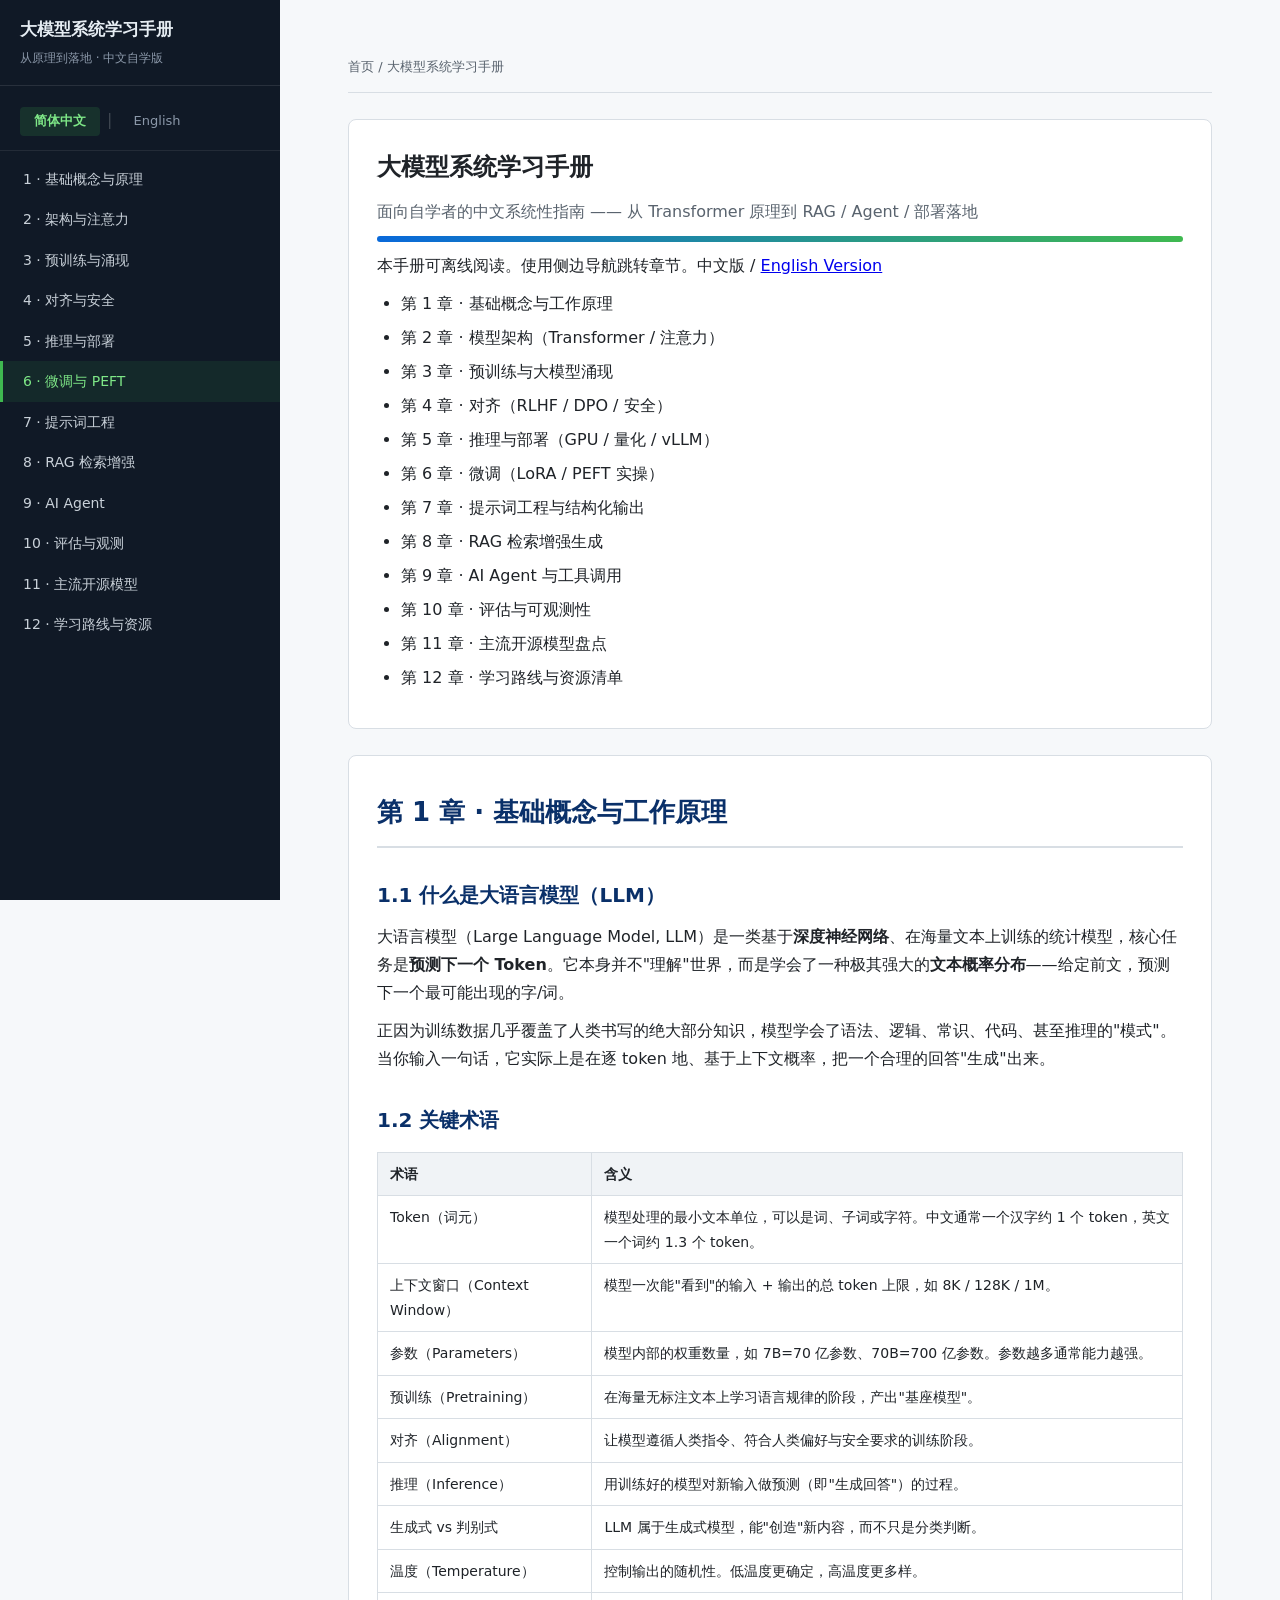
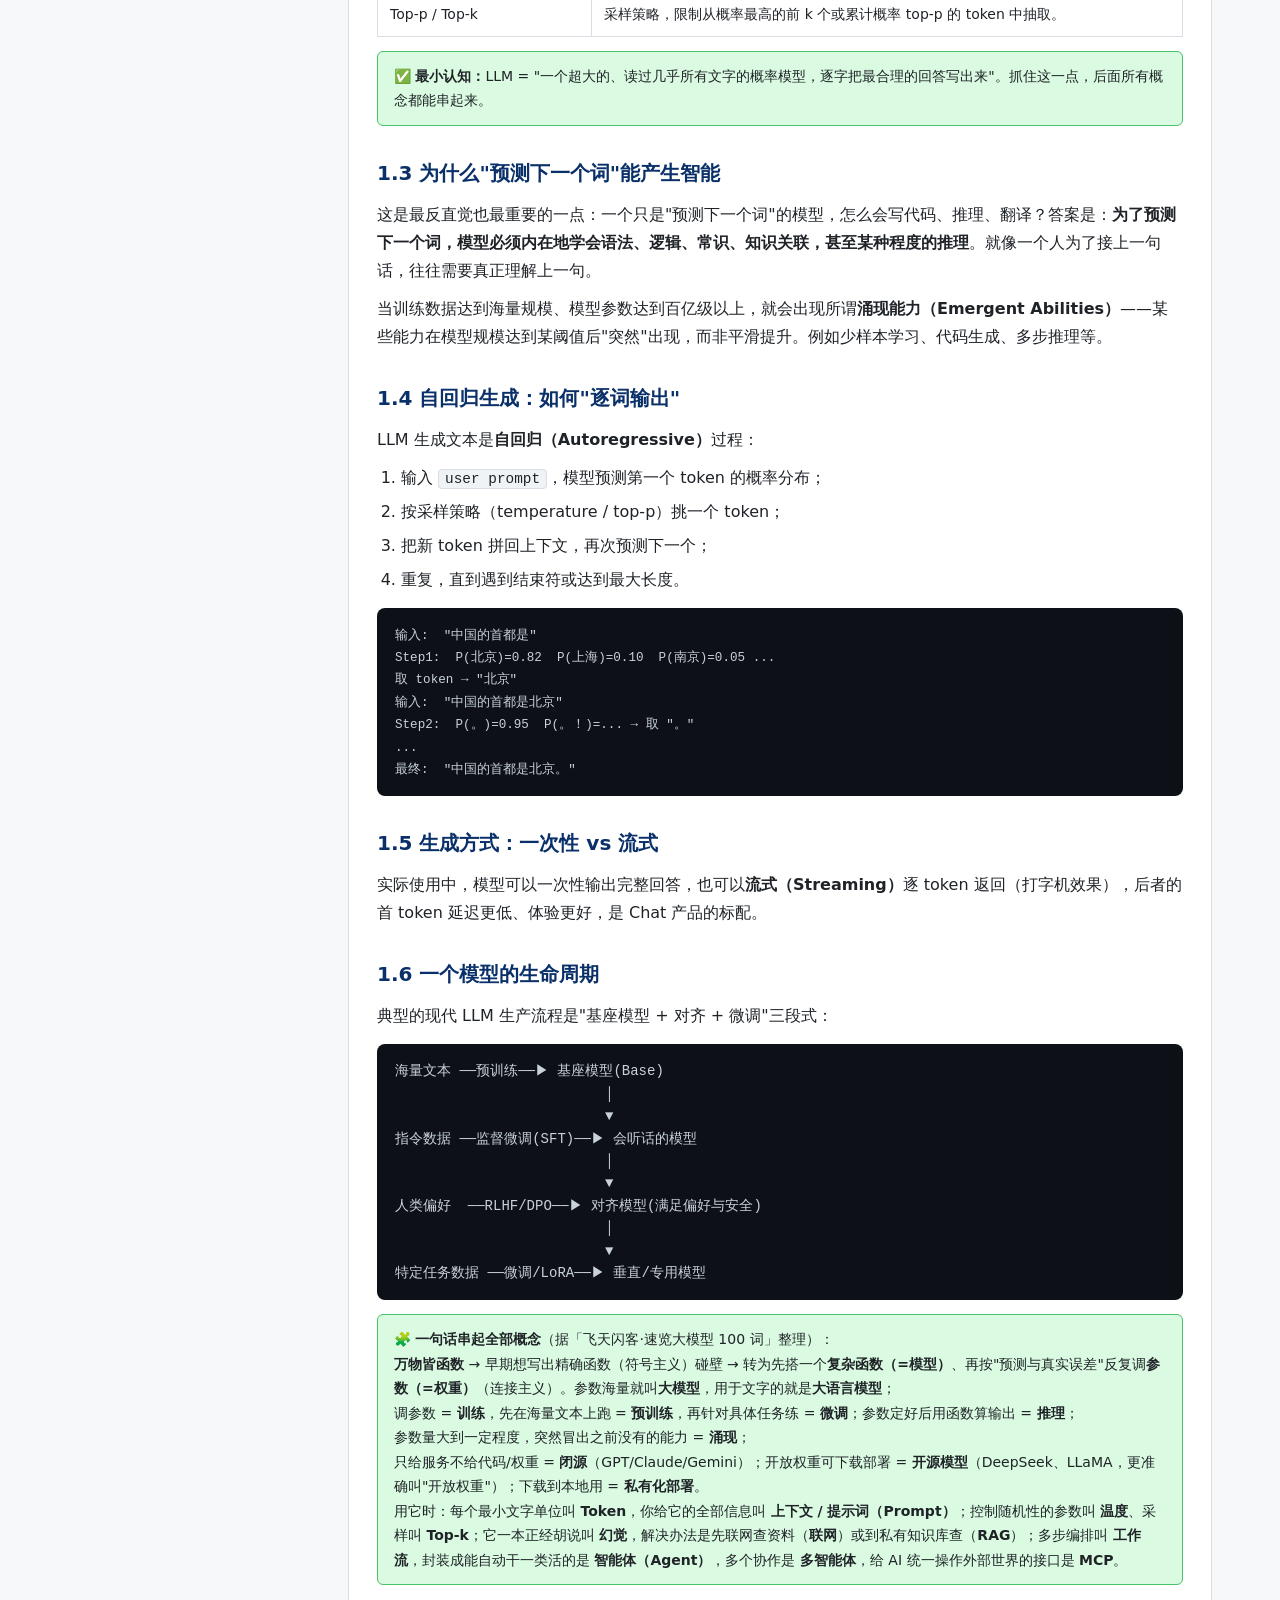
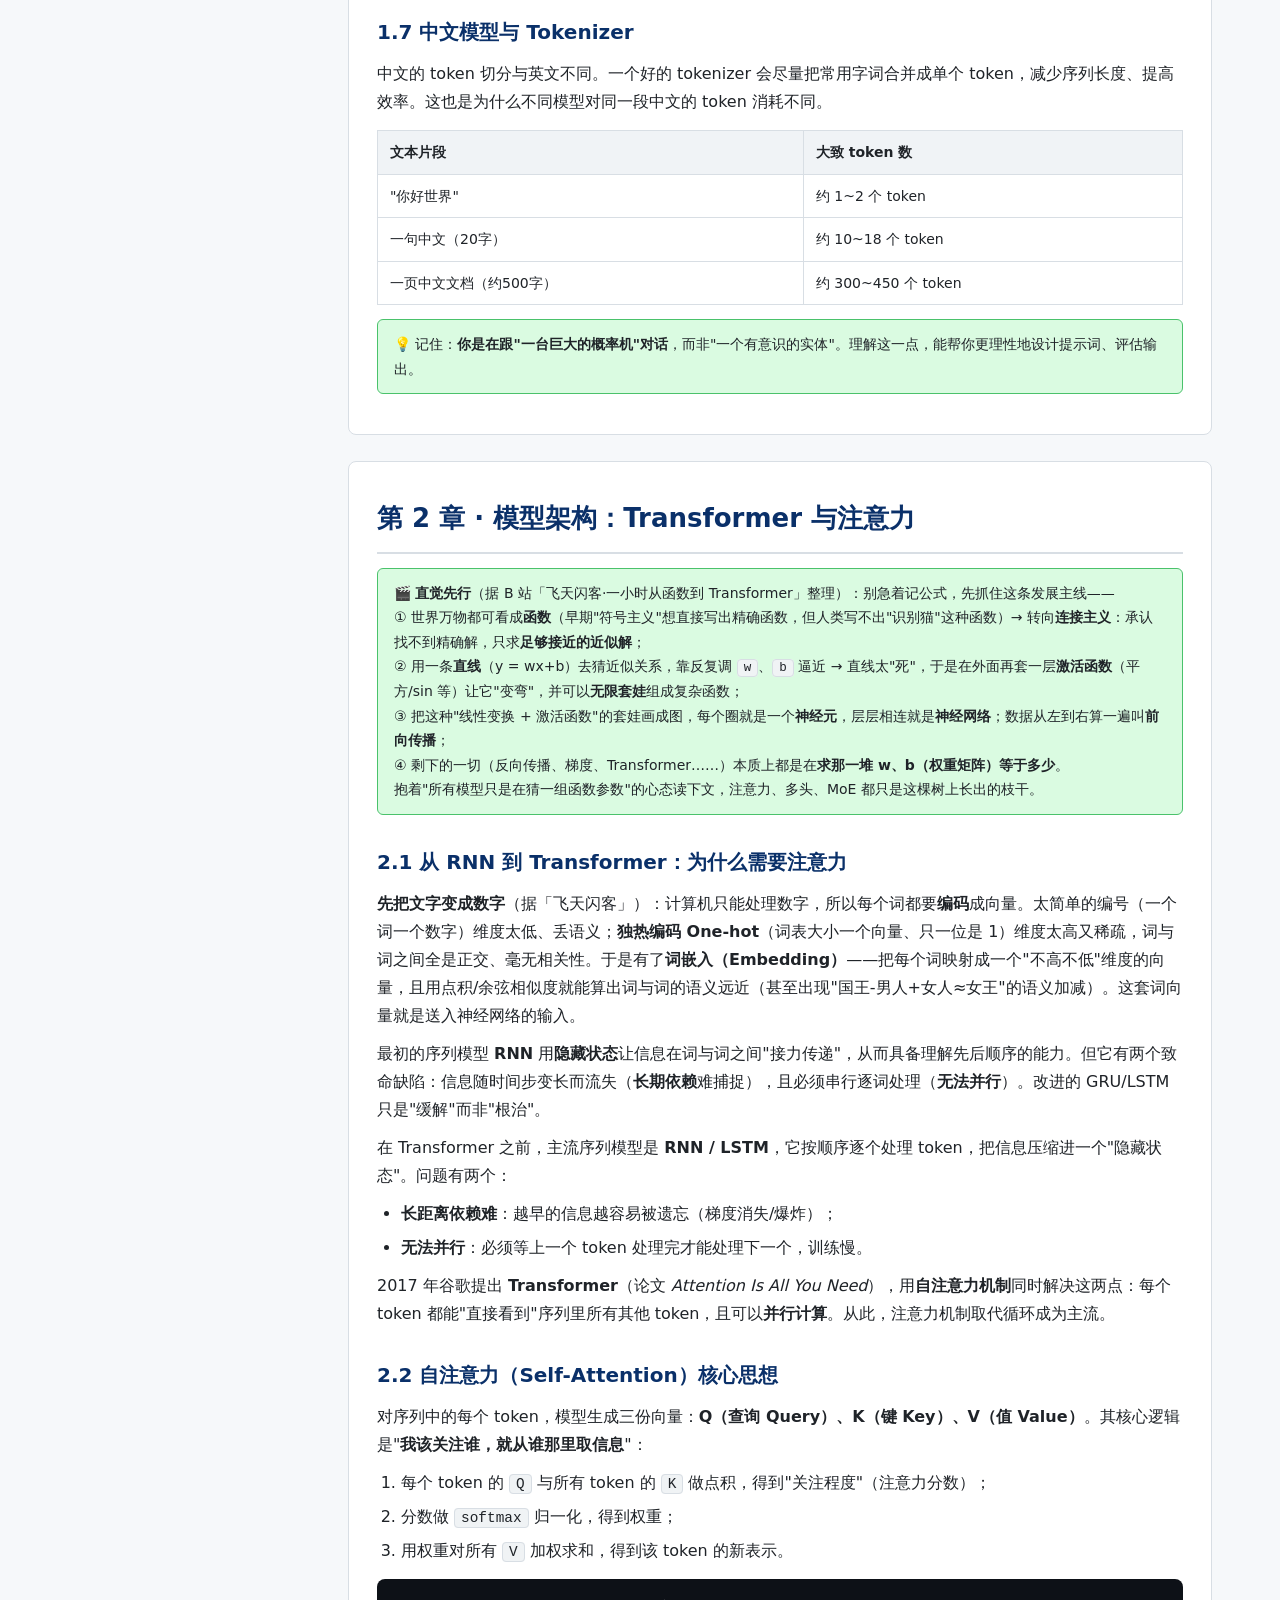
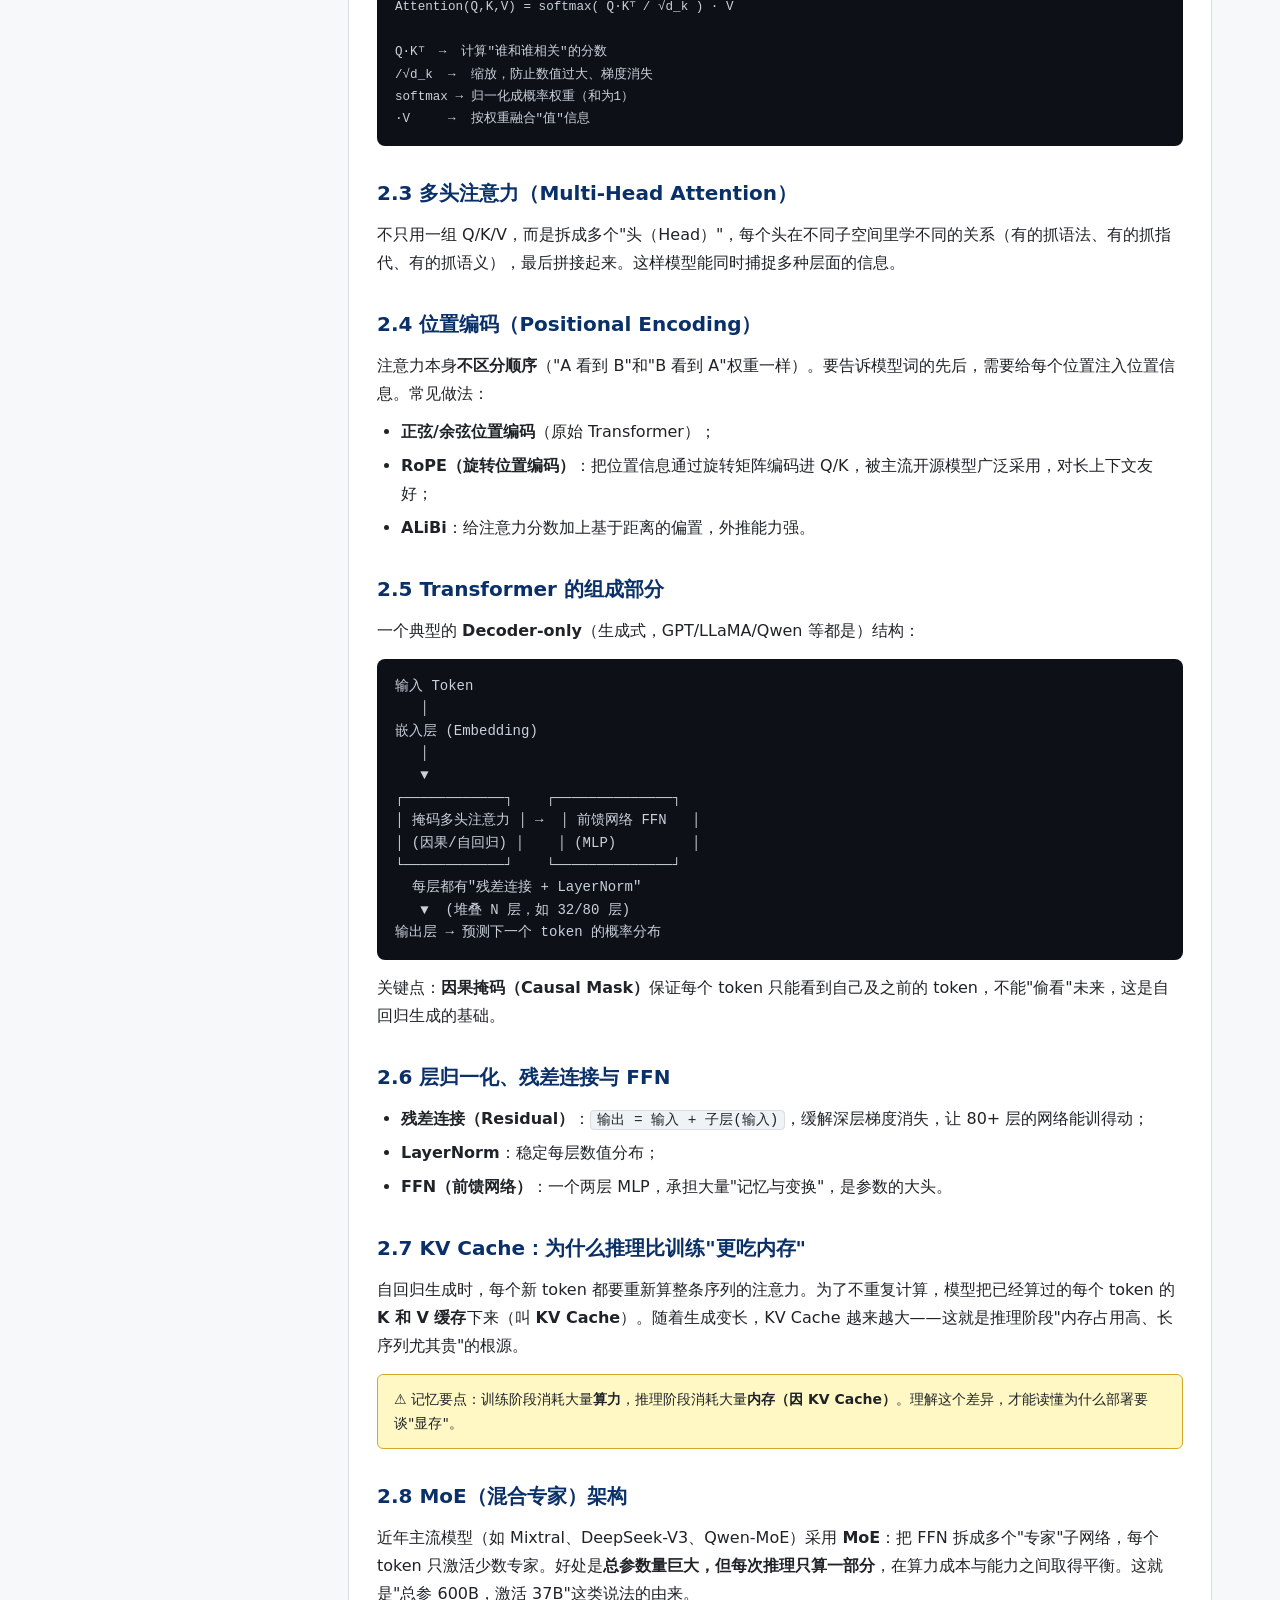
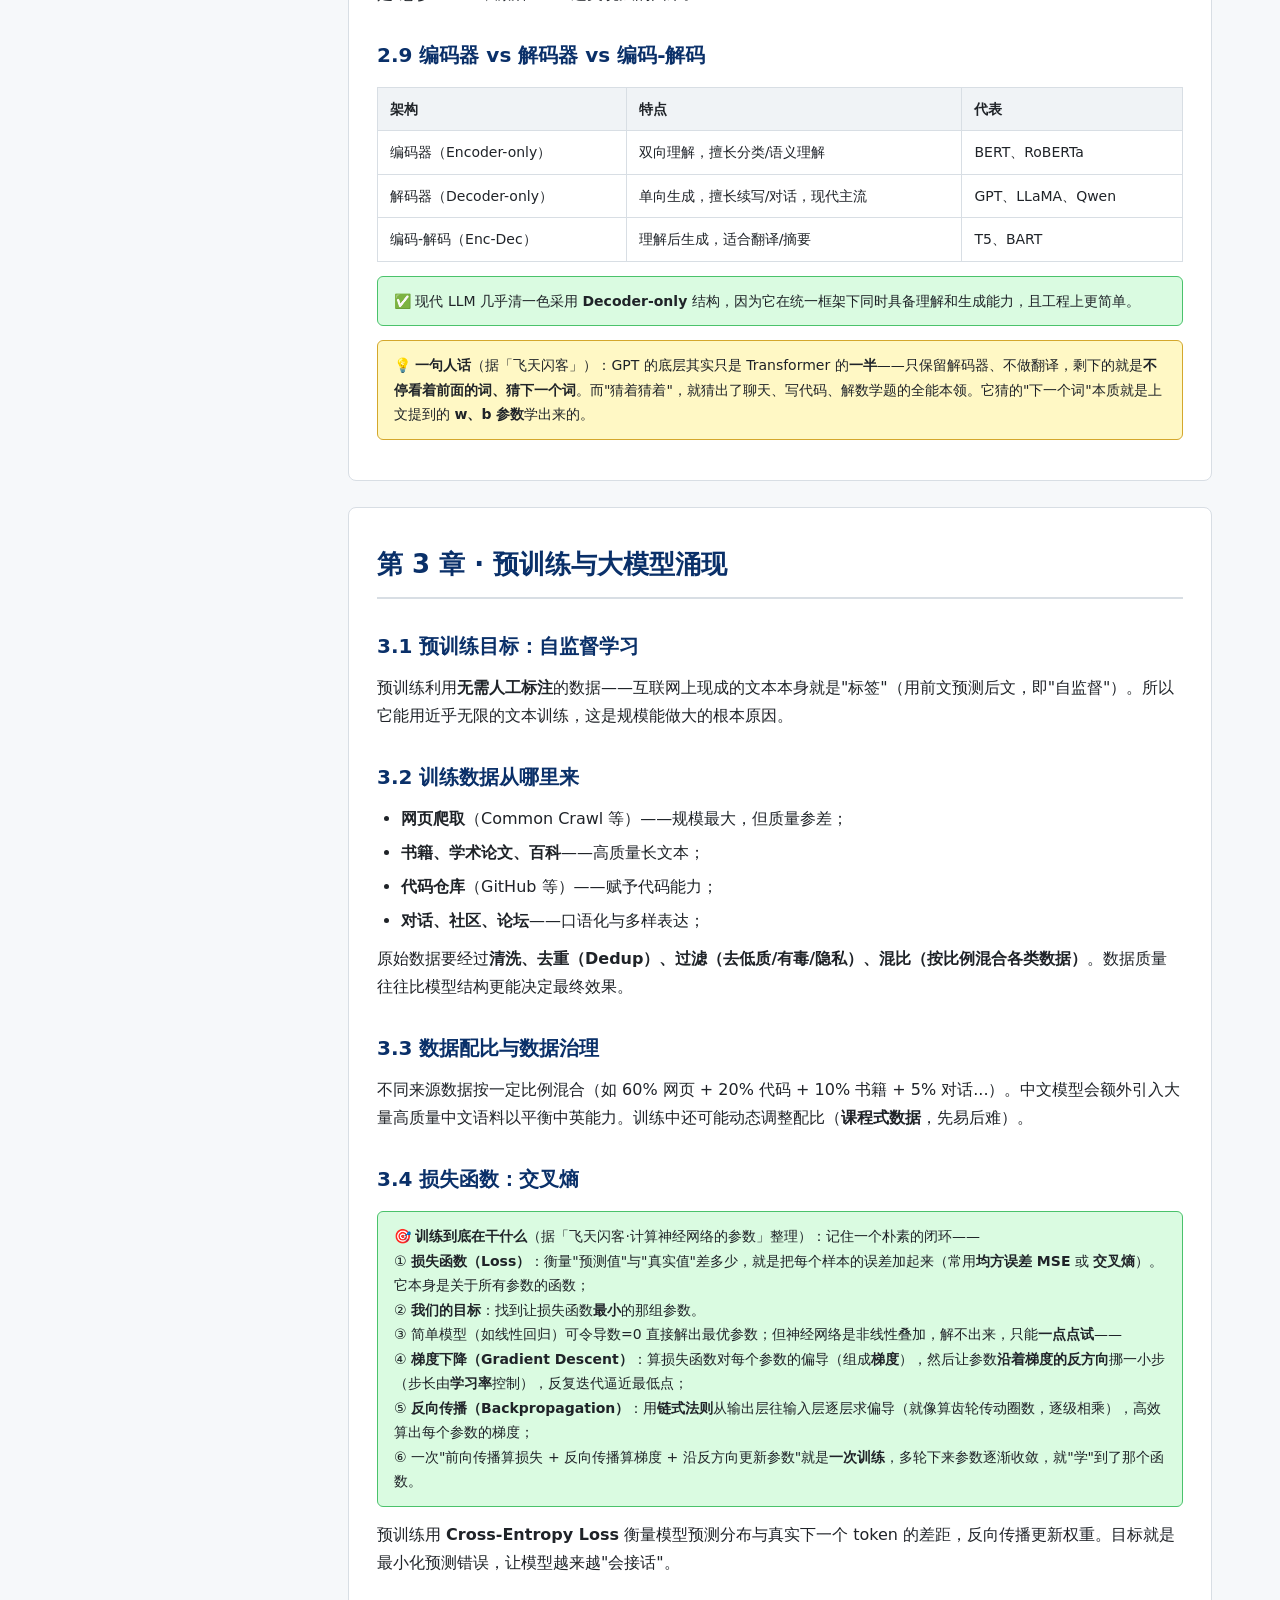
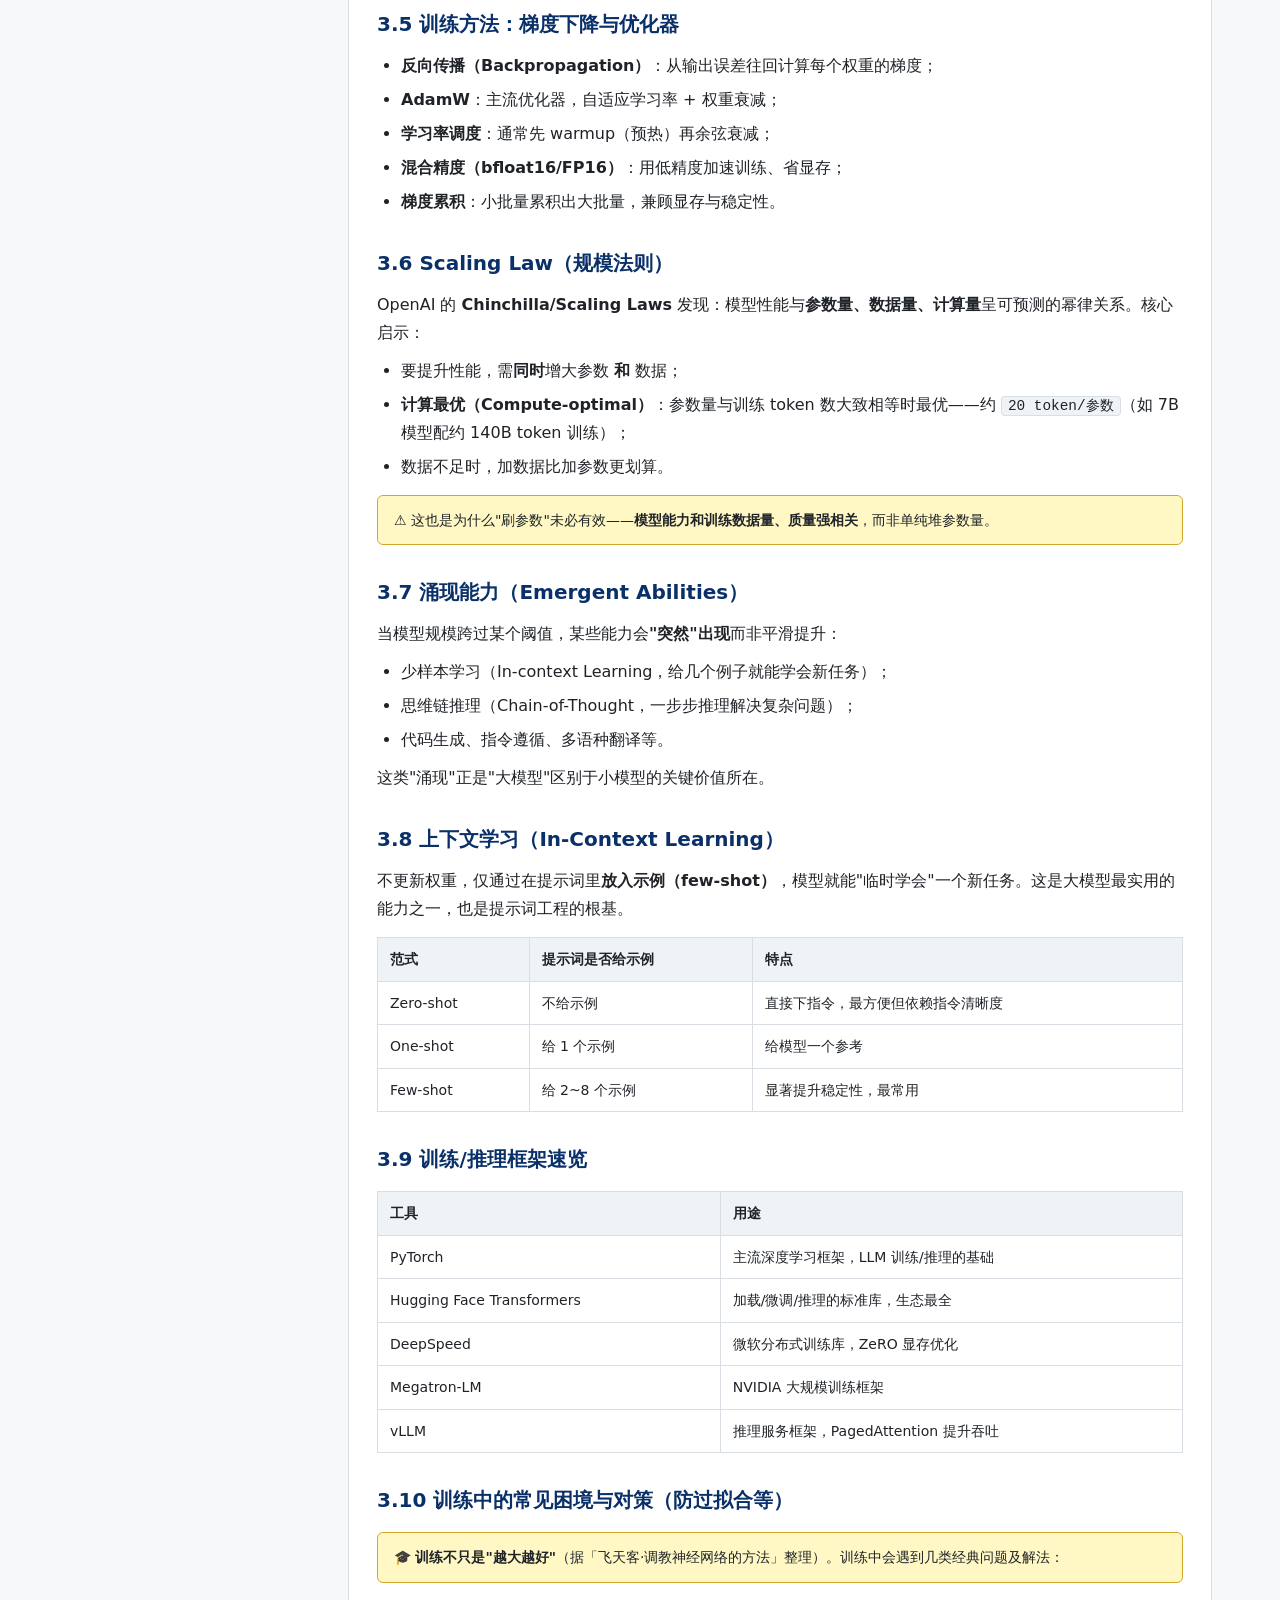
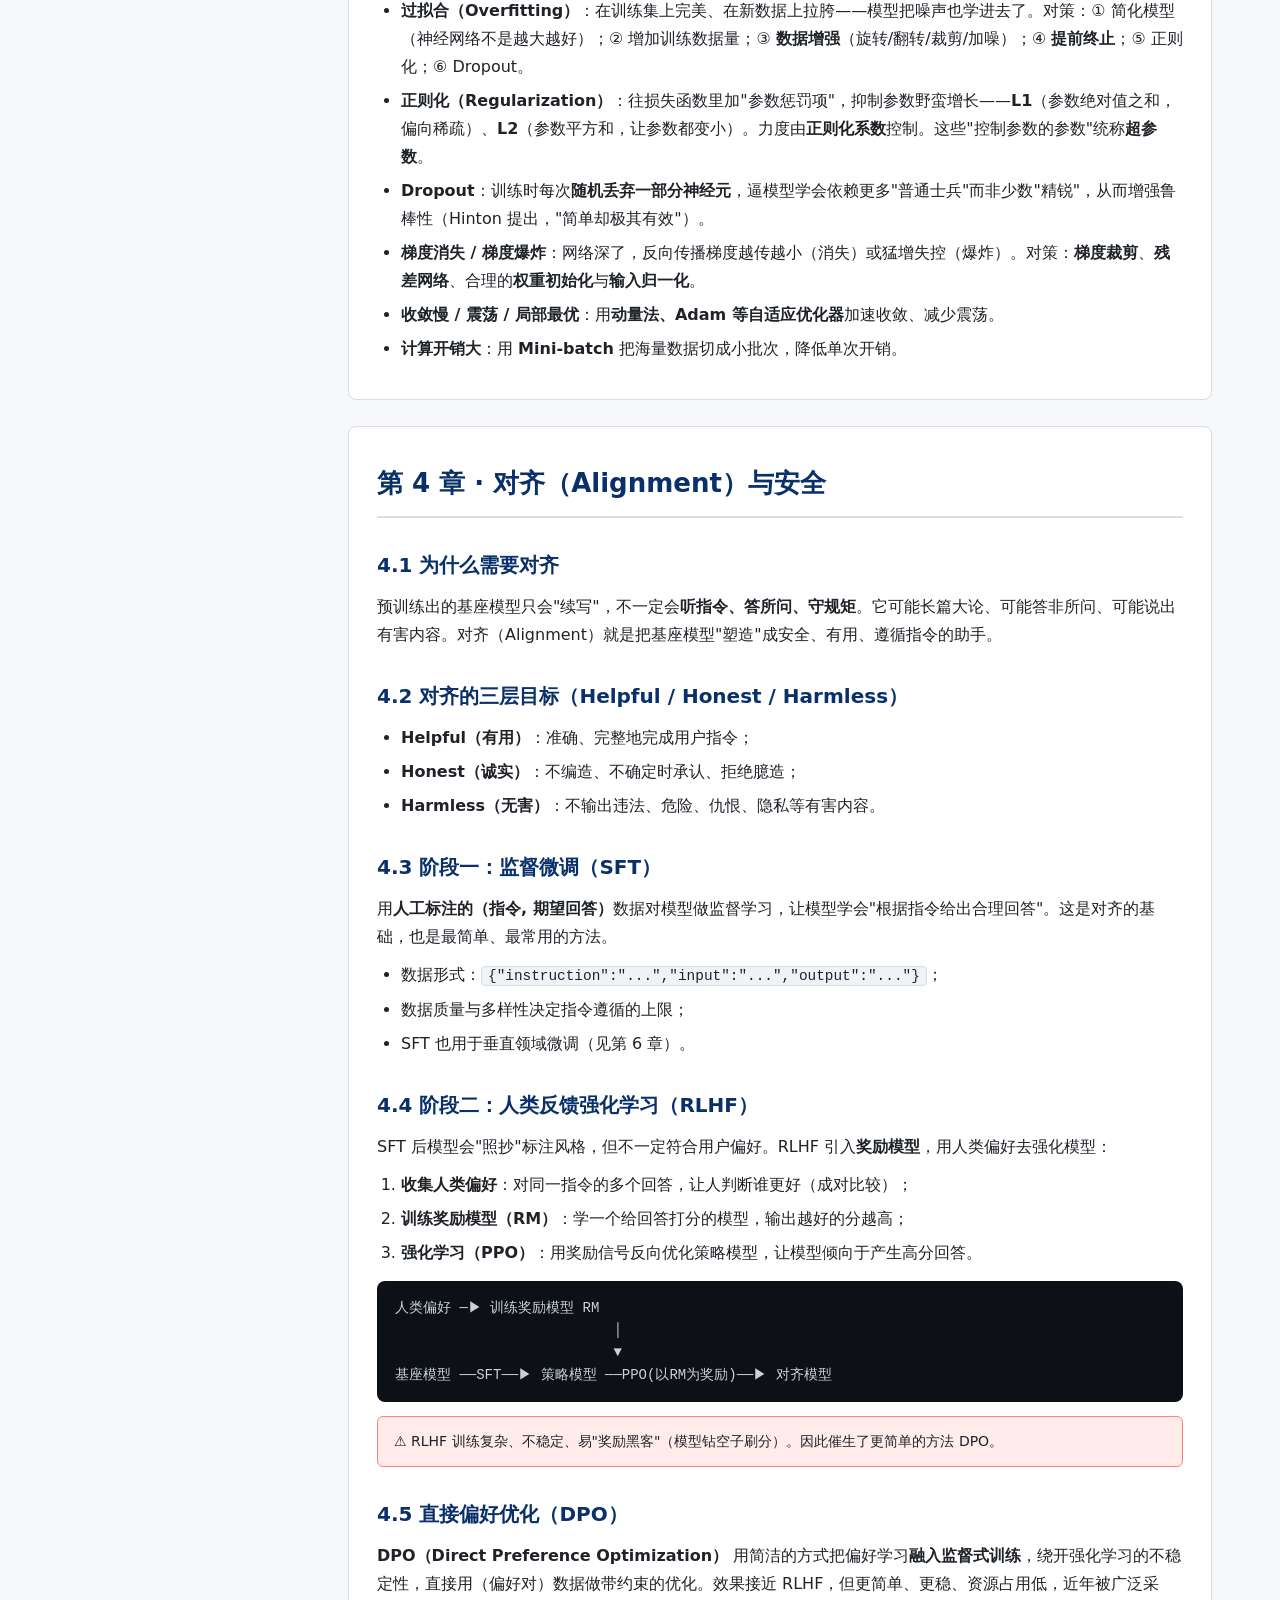
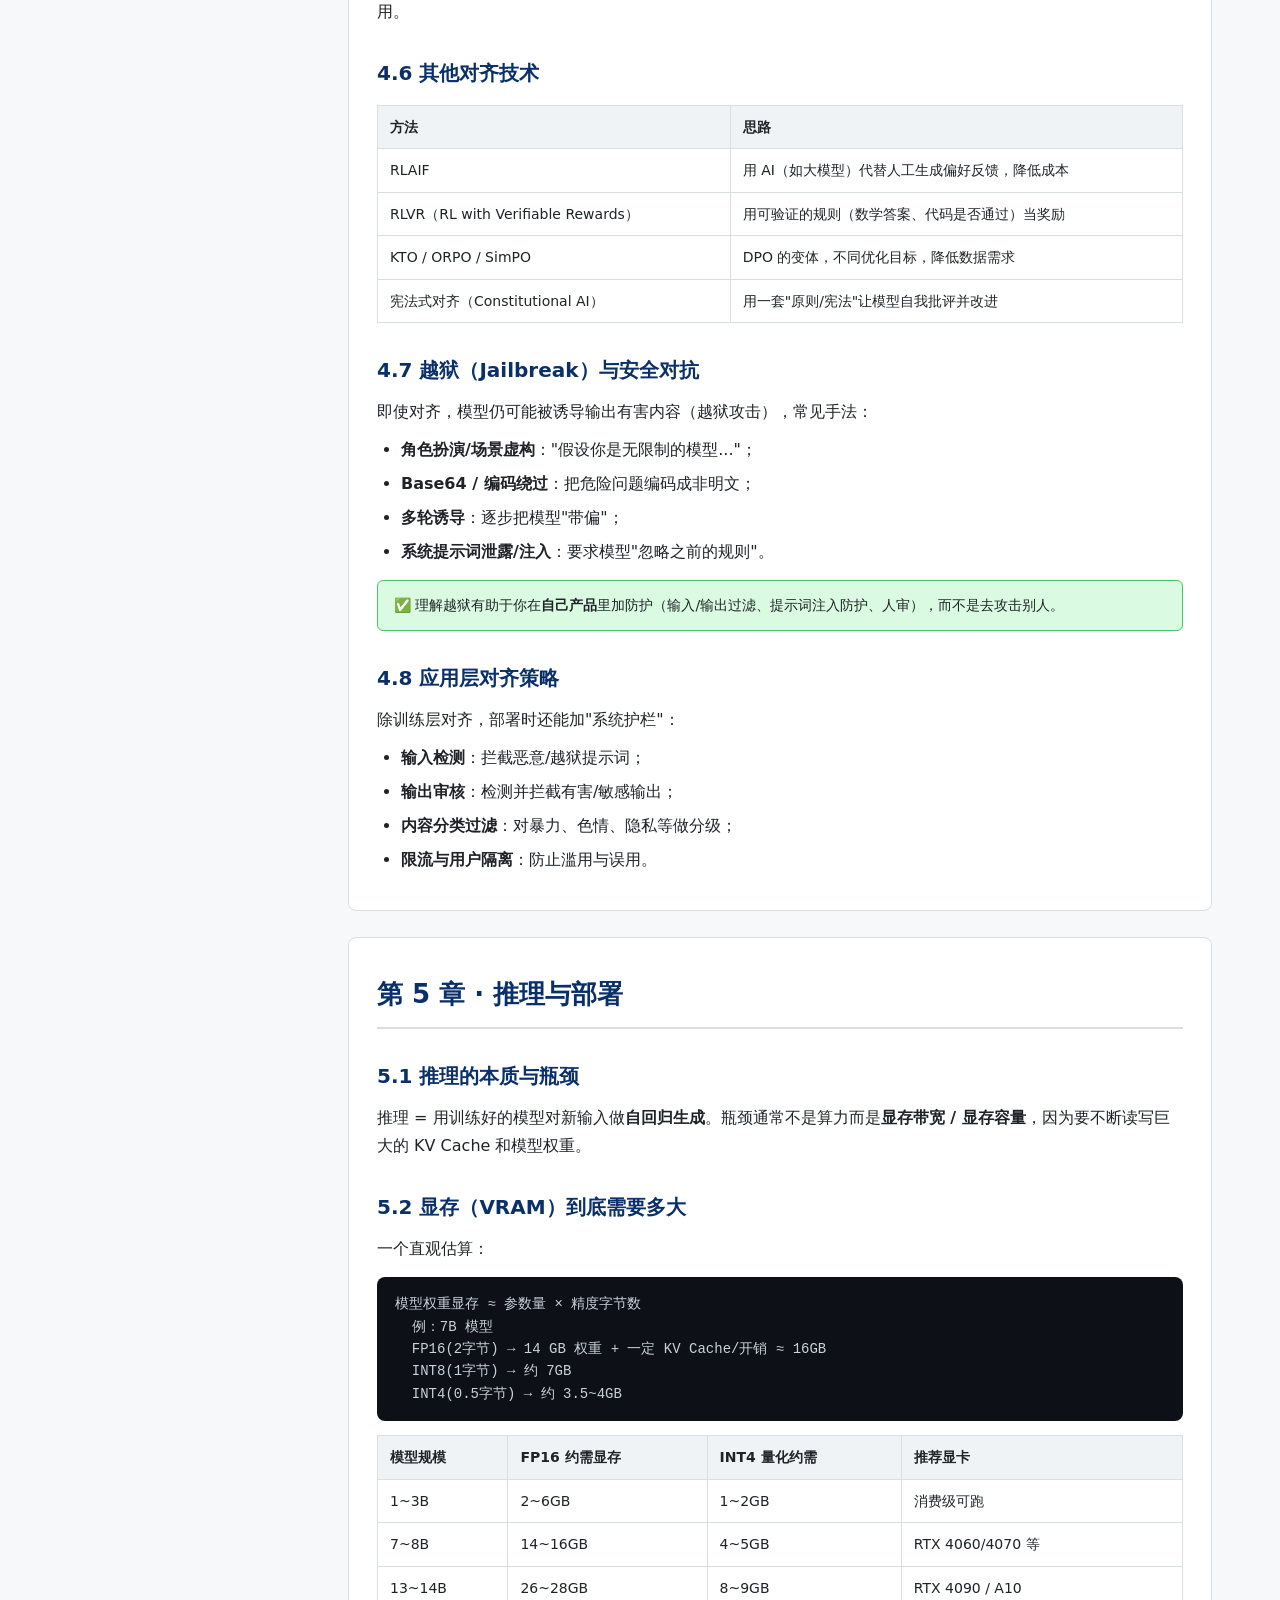
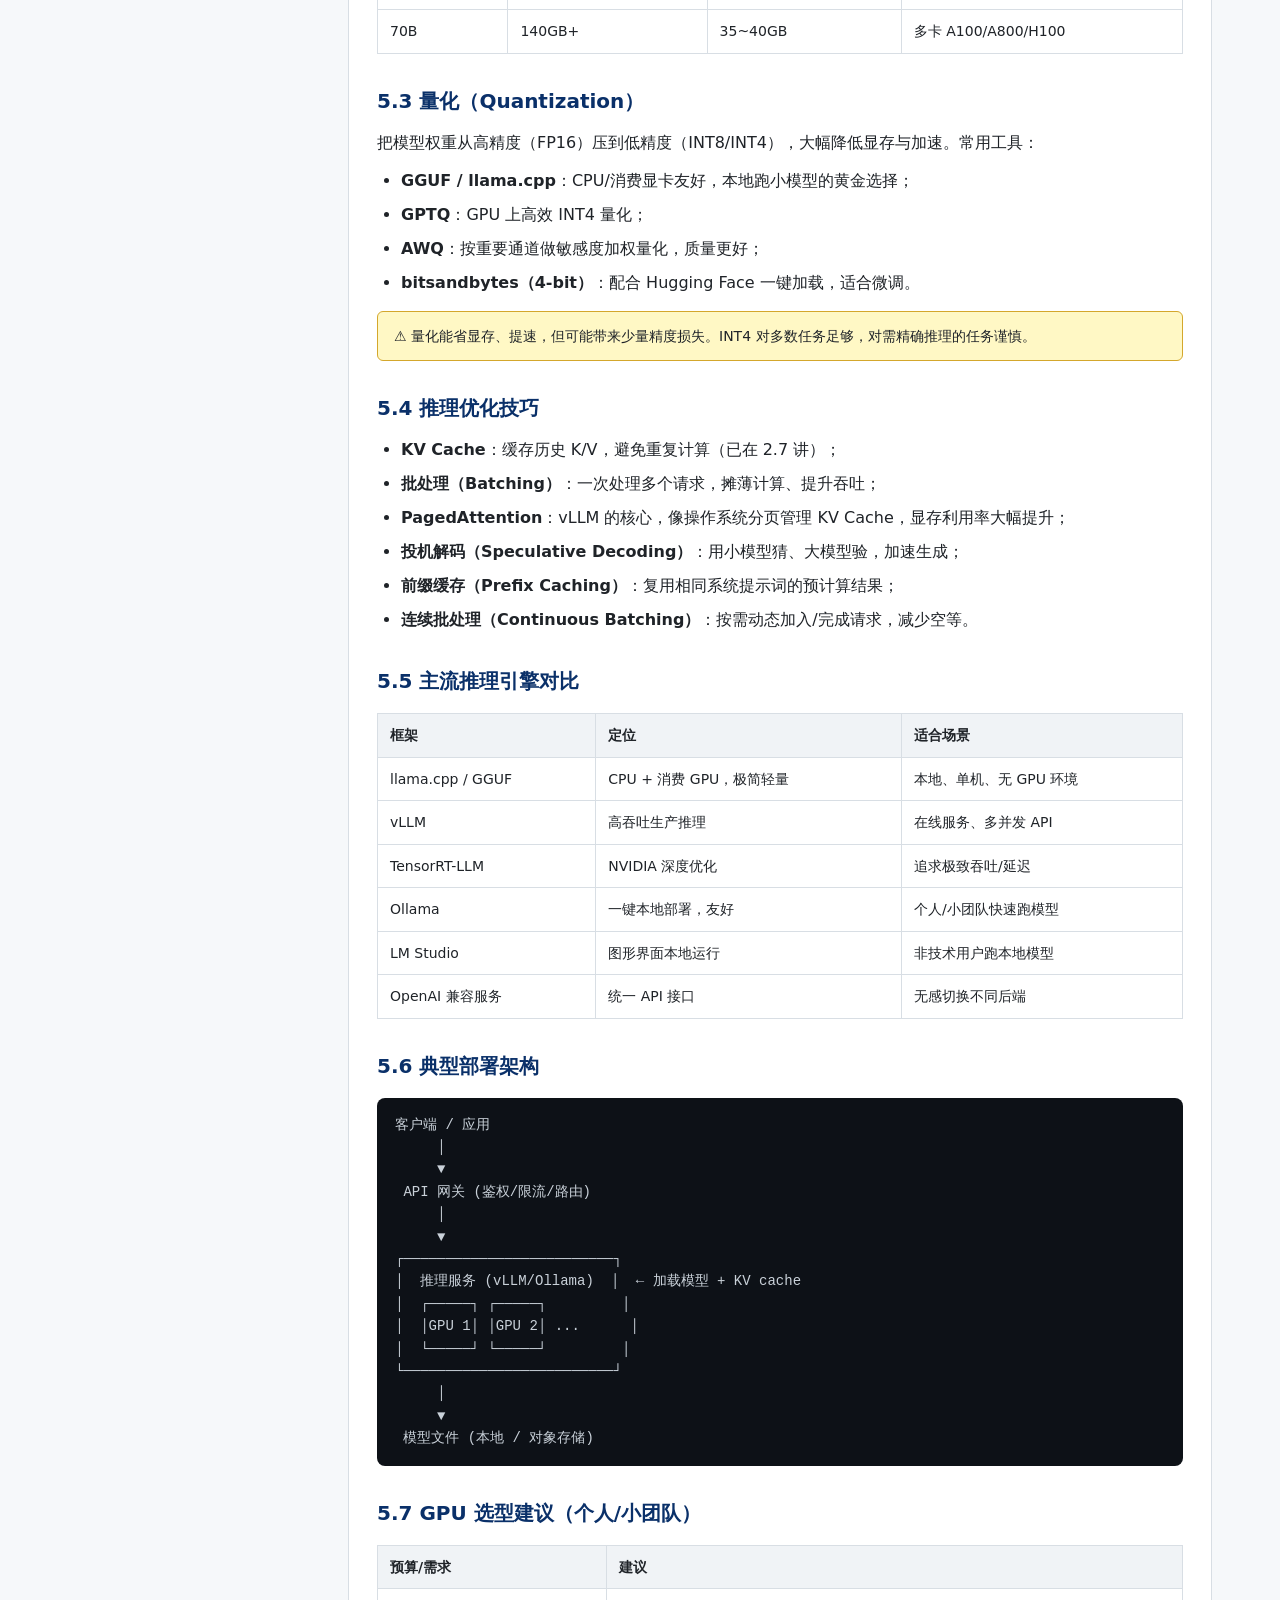
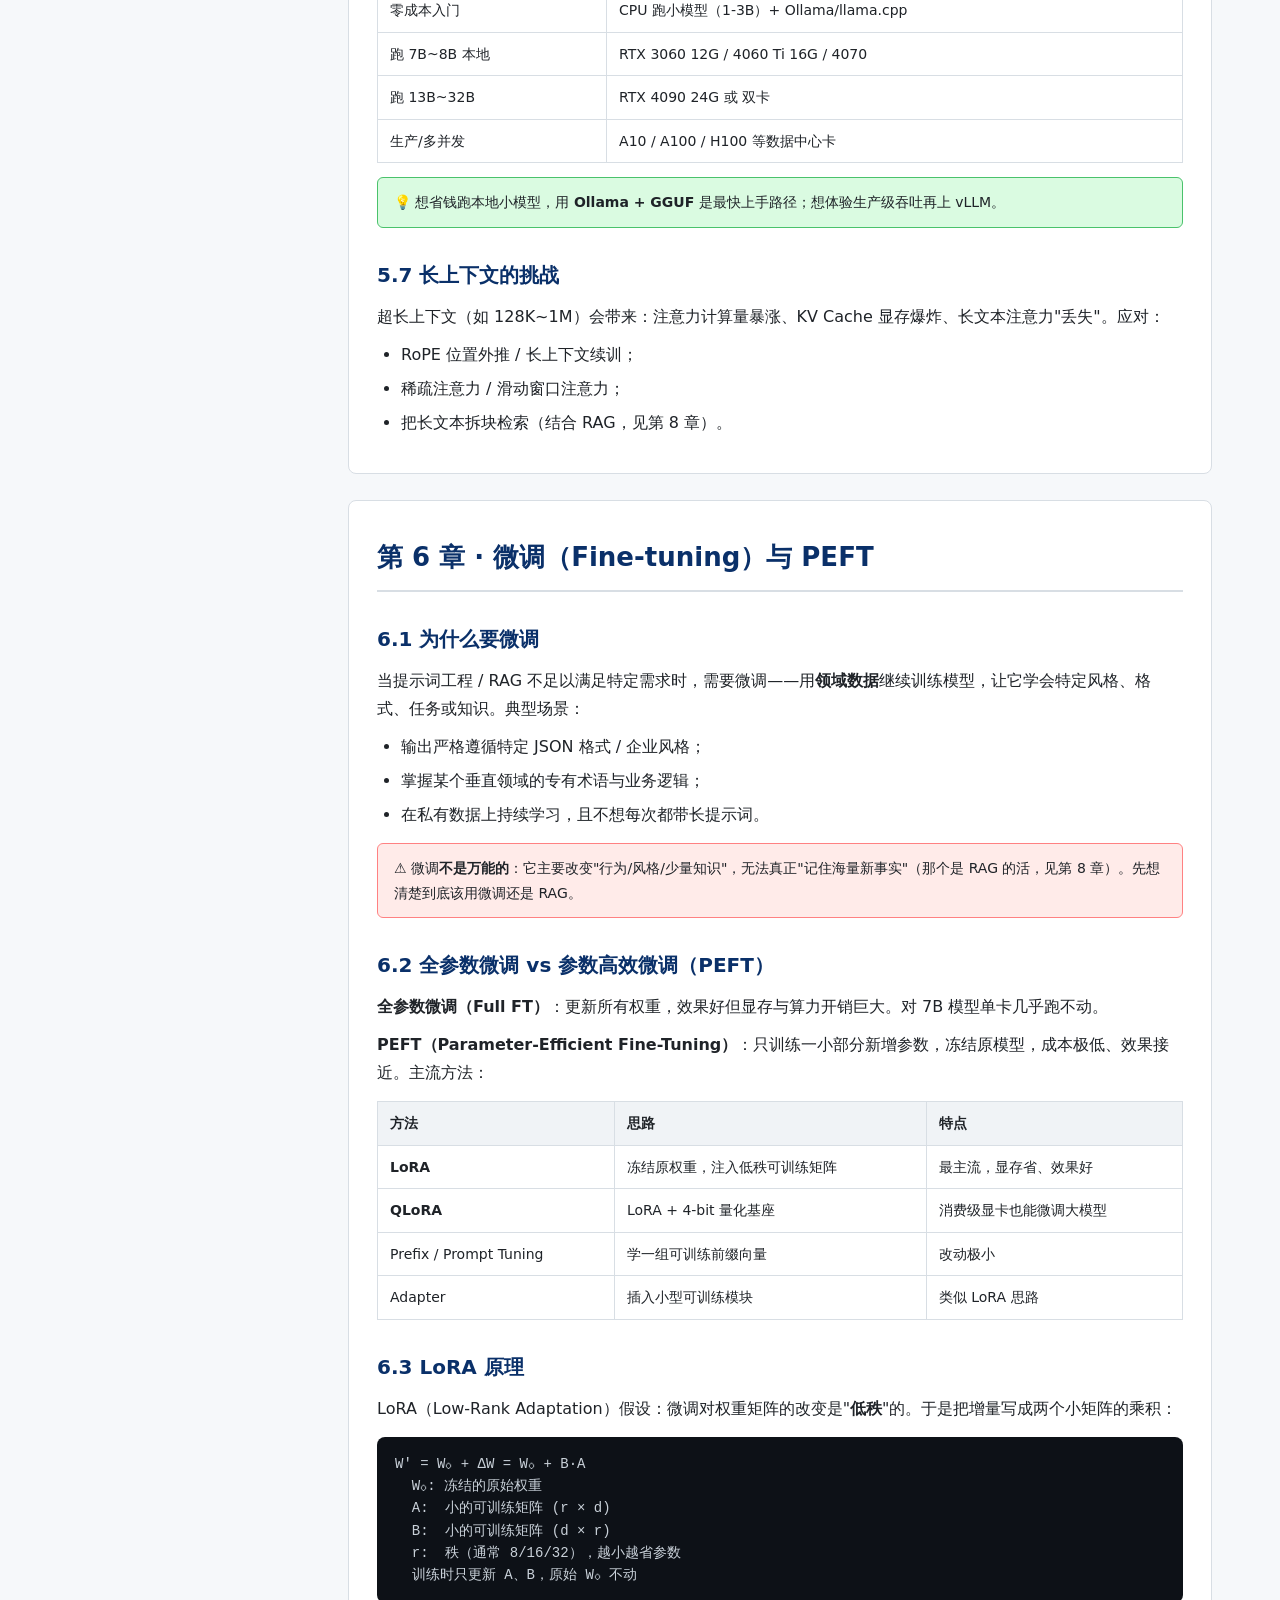
==== commit 6a58ae93: "feat: bilingual support (CN/EN) + CSS/JS separation - Split inline CSS to assets/css/style.css - Spl" ====
--- a/index.html
+++ b/index.html
@@ -1,90 +1,10 @@
-<!DOCTYPE html>
+﻿<!DOCTYPE html>
 <html lang="zh-CN">
 <head>
 <meta charset="UTF-8">
 <meta name="viewport" content="width=device-width, initial-scale=1.0">
 <title>大模型系统学习手册 · 从原理到落地</title>
-<style>
-  :root{
-    --bg:#f6f8fa; --card:#ffffff; --ink:#1f2328; --muted:#59636e;
-    --line:#d8dee4; --brand:#0969da; --brand2:#0550ae; --code-bg:#f0f3f5;
-    --accent:#0a3069;
-  }
-  *{box-sizing:border-box}
-  html{scroll-behavior:smooth}
-  body{
-    margin:0; font-family:"Microsoft YaHei","PingFang SC",system-ui,-apple-system,sans-serif;
-    color:var(--ink); background:var(--bg,#f6f6fa); line-height:1.75; font-size:16px;
-  }
-  .layout{display:flex; min-height:100vh}
-  /* 侧边栏 */
-  .sidebar{
-    width:280px; flex-shrink:0; background:#101926; color:#e6edf3;
-    position:sticky; top:0; height:100vh; overflow-y:auto; padding:18px 0;
-  }
-  .sidebar .brand{padding:0 20px 16px; border-bottom:1px solid rgba(255,255,255,.1); margin-bottom:12px}
-  .sidebar .brand h1{font-size:17px; margin:0; line-height:1.4}
-  .sidebar .brand p{margin:6px 0 0; font-size:12px; color:#8b98a9}
-  .sidebar nav a{
-    display:block; color:#c9d1d9; text-decoration:none; padding:8px 20px; font-size:14px;
-    border-left:3px solid transparent;
-  }
-  .sidebar nav a:hover{background:rgba(255,255,255,.06); color:#fff}
-  .sidebar nav a.on{border-left-color:#3fb950; background:rgba(63,185,80,.1); color:#7ee787}
-  .sidebar nav .lvl2{padding-left:36px; font-size:13px; color:#a9b8c9}
-  .content{flex:1; min-width:0; max-width:960px; margin:0 auto; padding:40px 48px 80px}
-  .topbar{position:sticky; top:0; background:rgba(246,248,250,.92); backdrop-filter:blur(6px); z-index:5;
-    border-bottom:1px solid var(--line); padding:12px 0; margin-bottom:24px}
-  .topbar .crumbs{font-size:13px; color:var(--muted)}
-  .card{
-    background:var(--card); border:1px solid var(--line); border-radius:8px;
-    padding:26px 28px; margin:26px 0;
-  }
-  h2.sec{
-    font-size:26px; margin:8px 0 4px; color:var(--accent,#0969da);
-    border-bottom:2px solid var(--line); padding-bottom:10px; scroll-margin-top:70px;
-  }
-  h3.sub{font-size:20px; margin:30px 0 10px; color:var(--accent)}
-  h4{font-size:17px; margin:22px 0 8px}
-  p{margin:10px 0}
-  ul,ol{margin:10px 0; padding-left:24px}
-  li{margin:6px 0}
-  code{background:var(--code-bg); border:1px solid var(--line); border-radius:4px; padding:1px 6px; font-size:.9em; font-family:Consolas,"Courier New",monospace}
-  pre{
-    background:#0d1117; color:#c9d1d9; border-radius:8px; padding:16px 18px; overflow-x:auto;
-    font-size:14px; line-height:1.6; margin:14px 0; font-family:Consolas,"Courier New",monospace;
-  }
-  pre code{background:none; border:none; padding:0; color:inherit}
-  table{width:100%; border-collapse:collapse; margin:14px 0; font-size:14px}
-  th,td{border:1px solid var(--line); padding:9px 12px; text-align:left; vertical-align:top}
-  th{background:#f0f3f6; font-weight:600}
-  .tag{display:inline-block; font-size:12px; padding:1px 8px; border-radius:10px; margin-right:6px; vertical-align:middle}
-  .tag-b{background:#ddf4ff; color:#0550ae}
-  .tag-g{background:#dafbe1; color:#1a7f37}
-  .tag-y{background:#fff8c5; color:#9a6700}
-  .tag-r{background:#ffebe9; color:#cf222e}
-  .note{
-    background:#fff8c5; border:1px solid #d4a72c; border-radius:6px; padding:12px 16px; margin:14px 0; font-size:14px;
-  }
-  .tip{
-    background:#dafbe1; border:1px solid #4ac26b; border-radius:6px; padding:12px 16px; margin:14px 0; font-size:14px;
-  }
-  .warn{
-    background:#ffebe9; border:1px solid #ff8182; border-radius:6px; padding:12px 16px; margin:14px 0; font-size:14px;
-  }
-  .progress{
-    height:6px; border-radius:3px; background:var(--line); overflow:hidden; margin:6px 0 2px;
-  }
-  .progress>span{display:block; height:100%; background:linear-gradient(90deg,#0969da,#3fb950)}
-  .toc-note{font-size:13px; color:var(--muted); margin-top:6px}
-  .kbd{display:inline-block; border:1px solid var(--line); border-bottom-width:2px; border-radius:4px; padding:0 6px; font-size:12px; background:#fff}
-  footer{color:var(--muted); font-size:13px; text-align:center; padding:30px 0 40px}
-  @media(max-width:820px){
-    .layout{flex-direction:column}
-    .sidebar{width:100%; height:auto; position:static}
-    .content{padding:20px}
-  }
-</style>
+<link rel="stylesheet" href="assets/css/style.css">
 </head>
 <body>
 <div class="layout">
@@ -94,6 +14,11 @@
       <h1>大模型系统学习手册</h1>
       <p>从原理到落地 · 中文自学版</p>
     </div>
+    <div class="lang-switch">
+      <a href="./index.html" class="active">简体中文</a>
+      <span class="sep">|</span>
+      <a href="./index_en.html">English</a>
+    </div>
     <nav id="nav"></nav>
   </aside>
 
@@ -101,6 +26,11 @@
   <main class="content">
     <div class="topbar">
       <span class="crumbs">首页 / 大模型系统学习手册</span>
+      <div class="mobile-lang">
+        <a href="./index.html" class="active">简体中文</a>
+        <span class="sep">|</span>
+        <a href="./index_en.html">English</a>
+      </div>
     </div>
 
     <!-- 封面 -->
@@ -108,7 +38,7 @@
       <h2 style="border:none; margin:0 0 6px">大模型系统学习手册</h2>
       <p style="color:var(--muted)">面向自学者的中文系统性指南 —— 从 Transformer 原理到 RAG / Agent / 部署落地</p>
       <div class="progress"><span style="width:100%"></span></div>
-      <p class="toc">本手册单文件、零外部依赖，可离线阅读。使用右上/侧边导航跳转章节。</p>
+      <p class="toc">本手册可离线阅读。使用侧边导航跳转章节。中文版 / <a href="./index_en.html">English Version</a></p>
       <ul>
         <li>第 1 章 · 基础概念与工作原理</li>
         <li>第 2 章 · 模型架构（Transformer / 注意力）</li>
@@ -125,7 +55,6 @@
       </ul>
     </div>
 
-    <!-- 各章节占位，将在后续填充 -->
     <section id="ch1">
   <div class="card">
     <h2 class="sec">第 1 章 · 基础概念与工作原理</h2>
@@ -288,7 +217,7 @@
     <div class="note">💡 <b>一句人话</b>（据「飞天闪客」）：GPT 的底层其实只是 Transformer 的<b>一半</b>——只保留解码器、不做翻译，剩下的就是<b>不停看着前面的词、猜下一个词</b>。而"猜着猜着"，就猜出了聊天、写代码、解数学题的全能本领。它猜的"下一个词"本质就是上文提到的 <b>w、b 参数</b>学出来的。</div>
   </div>
 </section>
-    <section id="ch3">
+<section id="ch3">
   <div class="card">
     <h2 class="sec">第 3 章 · 预训练与大模型涌现</h2>
     <h3 class="sub">3.1 预训练目标：自监督学习</h3>
@@ -1210,39 +1139,11 @@
     <div class="tip">💡 大模型学习最忌讳"囤课不练"。<b>做一个能解决你真实问题的作品</b>，比看十门课都值——这也是本手册的初衷。</div>
   </div>
 </section>
-
-    <footer>大模型系统学习手册</footer>
+    
+    <footer>大模型系统学习手册 · <a href="./index_en.html">English</a></footer>
   </main>
 </div>
 
-<script>
-(function(){
-  var nav = document.getElementById('nav');
-  var items = [
-    {t:'1 · 基础概念与原理', id:'ch1'},
-    {t:'2 · 架构与注意力', id:'ch2'},
-    {t:'3 · 预训练与涌现', id:'ch3'},
-    {t:'4 · 对齐与安全', id:'ch4'},
-    {t:'5 · 推理与部署', id:'ch5'},
-    {t:'6 · 微调与 PEFT', id:'ch6'},
-    {t:'7 · 提示词工程', id:'ch7'},
-    {t:'8 · RAG 检索增强', id:'ch8'},
-    {t:'9 · AI Agent', id:'ch9'},
-    {t:'10 · 评估与观测', id:'ch10'},
-    {t:'11 · 主流开源模型', id:'ch11'},
-    {t:'12 · 学习路线与资源', id:'ch12'}
-  ];
-  items.forEach(function(it){
-    var a=document.createElement('a');
-    a.href='#'+it.id; a.textContent=it.t;
-    a.addEventListener('click',function(){
-      var links=nav.querySelectorAll('a');
-      links.forEach(function(x){x.classList.remove('active')});
-      a.classList.add('active');
-    });
-    nav.appendChild(a);
-  });
-})();
-</script>
+<script src="assets/js/main.js"></script>
 </body>
 </html>
--- a/assets/css/style.css
+++ b/assets/css/style.css
@@ -0,0 +1,119 @@
+/* ===== 大模型系统学习手册 · 样式表 ===== */
+
+:root{
+  --bg:#f6f8fa; --card:#ffffff; --ink:#1f2328; --muted:#59636e;
+  --line:#d8dee4; --brand:#0969da; --brand2:#0550ae; --code-bg:#f0f3f5;
+  --accent:#0a3069;
+}
+*{box-sizing:border-box}
+html{scroll-behavior:smooth}
+body{
+  margin:0; font-family:"Microsoft YaHei","PingFang SC",system-ui,-apple-system,sans-serif;
+  color:var(--ink); background:var(--bg,#f6f6fa); line-height:1.75; font-size:16px;
+}
+.layout{display:flex; min-height:100vh}
+
+/* 侧边栏 */
+.sidebar{
+  width:280px; flex-shrink:0; background:#101926; color:#e6edf3;
+  position:sticky; top:0; height:100vh; overflow-y:auto; padding:18px 0;
+}
+.sidebar .brand{padding:0 20px 16px; border-bottom:1px solid rgba(255,255,255,.1); margin-bottom:12px}
+.sidebar .brand h1{font-size:17px; margin:0; line-height:1.4}
+.sidebar .brand p{margin:6px 0 0; font-size:12px; color:#8b98a9}
+
+/* 语言切换栏 */
+.lang-switch{
+  padding:8px 20px 14px; border-bottom:1px solid rgba(255,255,255,.08); margin-bottom:8px;
+}
+.lang-switch a{
+  display:inline-block; font-size:13px; padding:3px 14px; border-radius:4px;
+  text-decoration:none; transition:all .2s;
+}
+.lang-switch a.active{
+  background:rgba(63,185,80,.15); color:#7ee787; font-weight:600;
+}
+.lang-switch a:not(.active){
+  color:#8b98a9;
+}
+.lang-switch a:not(.active):hover{
+  color:#c9d1d9; background:rgba(255,255,255,.06);
+}
+.lang-switch .sep{color:rgba(255,255,255,.2); margin:0 2px}
+
+.sidebar nav a{
+  display:block; color:#c9d1d9; text-decoration:none; padding:8px 20px; font-size:14px;
+  border-left:3px solid transparent;
+}
+.sidebar nav a:hover{background:rgba(255,255,255,.06); color:#fff}
+.sidebar nav a.on{border-left-color:#3fb950; background:rgba(63,185,80,.1); color:#7ee787}
+.sidebar nav .lvl2{padding-left:36px; font-size:13px; color:#a9b8c9}
+
+.content{flex:1; min-width:0; max-width:960px; margin:0 auto; padding:40px 48px 80px}
+.topbar{position:sticky; top:0; background:rgba(246,248,250,.92); backdrop-filter:blur(6px); z-index:5;
+  border-bottom:1px solid var(--line); padding:12px 0; margin-bottom:24px}
+.topbar .crumbs{font-size:13px; color:var(--muted)}
+
+.card{
+  background:var(--card); border:1px solid var(--line); border-radius:8px;
+  padding:26px 28px; margin:26px 0;
+}
+h2.sec{
+  font-size:26px; margin:8px 0 4px; color:var(--accent,#0969da);
+  border-bottom:2px solid var(--line); padding-bottom:10px; scroll-margin-top:70px;
+}
+h3.sub{font-size:20px; margin:30px 0 10px; color:var(--accent)}
+h4{font-size:17px; margin:22px 0 8px}
+p{margin:10px 0}
+ul,ol{margin:10px 0; padding-left:24px}
+li{margin:6px 0}
+code{background:var(--code-bg); border:1px solid var(--line); border-radius:4px; padding:1px 6px; font-size:.9em; font-family:Consolas,"Courier New",monospace}
+pre{
+  background:#0d1117; color:#c9d1d9; border-radius:8px; padding:16px 18px; overflow-x:auto;
+  font-size:14px; line-height:1.6; margin:14px 0; font-family:Consolas,"Courier New",monospace;
+}
+pre code{background:none; border:none; padding:0; color:inherit}
+table{width:100%; border-collapse:collapse; margin:14px 0; font-size:14px}
+th,td{border:1px solid var(--line); padding:9px 12px; text-align:left; vertical-align:top}
+th{background:#f0f3f6; font-weight:600}
+.tag{display:inline-block; font-size:12px; padding:1px 8px; border-radius:10px; margin-right:6px; vertical-align:middle}
+.tag-b{background:#ddf4ff; color:#0550ae}
+.tag-g{background:#dafbe1; color:#1a7f37}
+.tag-y{background:#fff8c5; color:#9a6700}
+.tag-r{background:#ffebe9; color:#cf222e}
+.note{
+  background:#fff8c5; border:1px solid #d4a72c; border-radius:6px; padding:12px 16px; margin:14px 0; font-size:14px;
+}
+.tip{
+  background:#dafbe1; border:1px solid #4ac26b; border-radius:6px; padding:12px 16px; margin:14px 0; font-size:14px;
+}
+.warn{
+  background:#ffebe9; border:1px solid #ff8182; border-radius:6px; padding:12px 16px; margin:14px 0; font-size:14px;
+}
+.progress{
+  height:6px; border-radius:3px; background:var(--line); overflow:hidden; margin:6px 0 2px;
+}
+.progress>span{display:block; height:100%; background:linear-gradient(90deg,#0969da,#3fb950)}
+.toc-note{font-size:13px; color:var(--muted); margin-top:6px}
+.kbd{display:inline-block; border:1px solid var(--line); border-bottom-width:2px; border-radius:4px; padding:0 6px; font-size:12px; background:#fff}
+footer{color:var(--muted); font-size:13px; text-align:center; padding:30px 0 40px}
+
+/* 移动端语言切换（顶部栏内显示） */
+.mobile-lang{display:none}
+
+@media(max-width:820px){
+  .layout{flex-direction:column}
+  .sidebar{width:100%; height:auto; position:static}
+  .content{padding:20px}
+  .lang-switch{display:none}
+  .mobile-lang{
+    display:flex; gap:0; align-items:center;
+    padding:0 0 8px;
+  }
+  .mobile-lang a{
+    font-size:13px; padding:3px 10px; border-radius:4px; text-decoration:none;
+  }
+  .mobile-lang a.active{color:var(--brand); font-weight:600; background:#ddf4ff}
+  .mobile-lang a:not(.active){color:var(--muted)}
+  .mobile-lang .sep{color:var(--line); margin:0 2px}
+}
